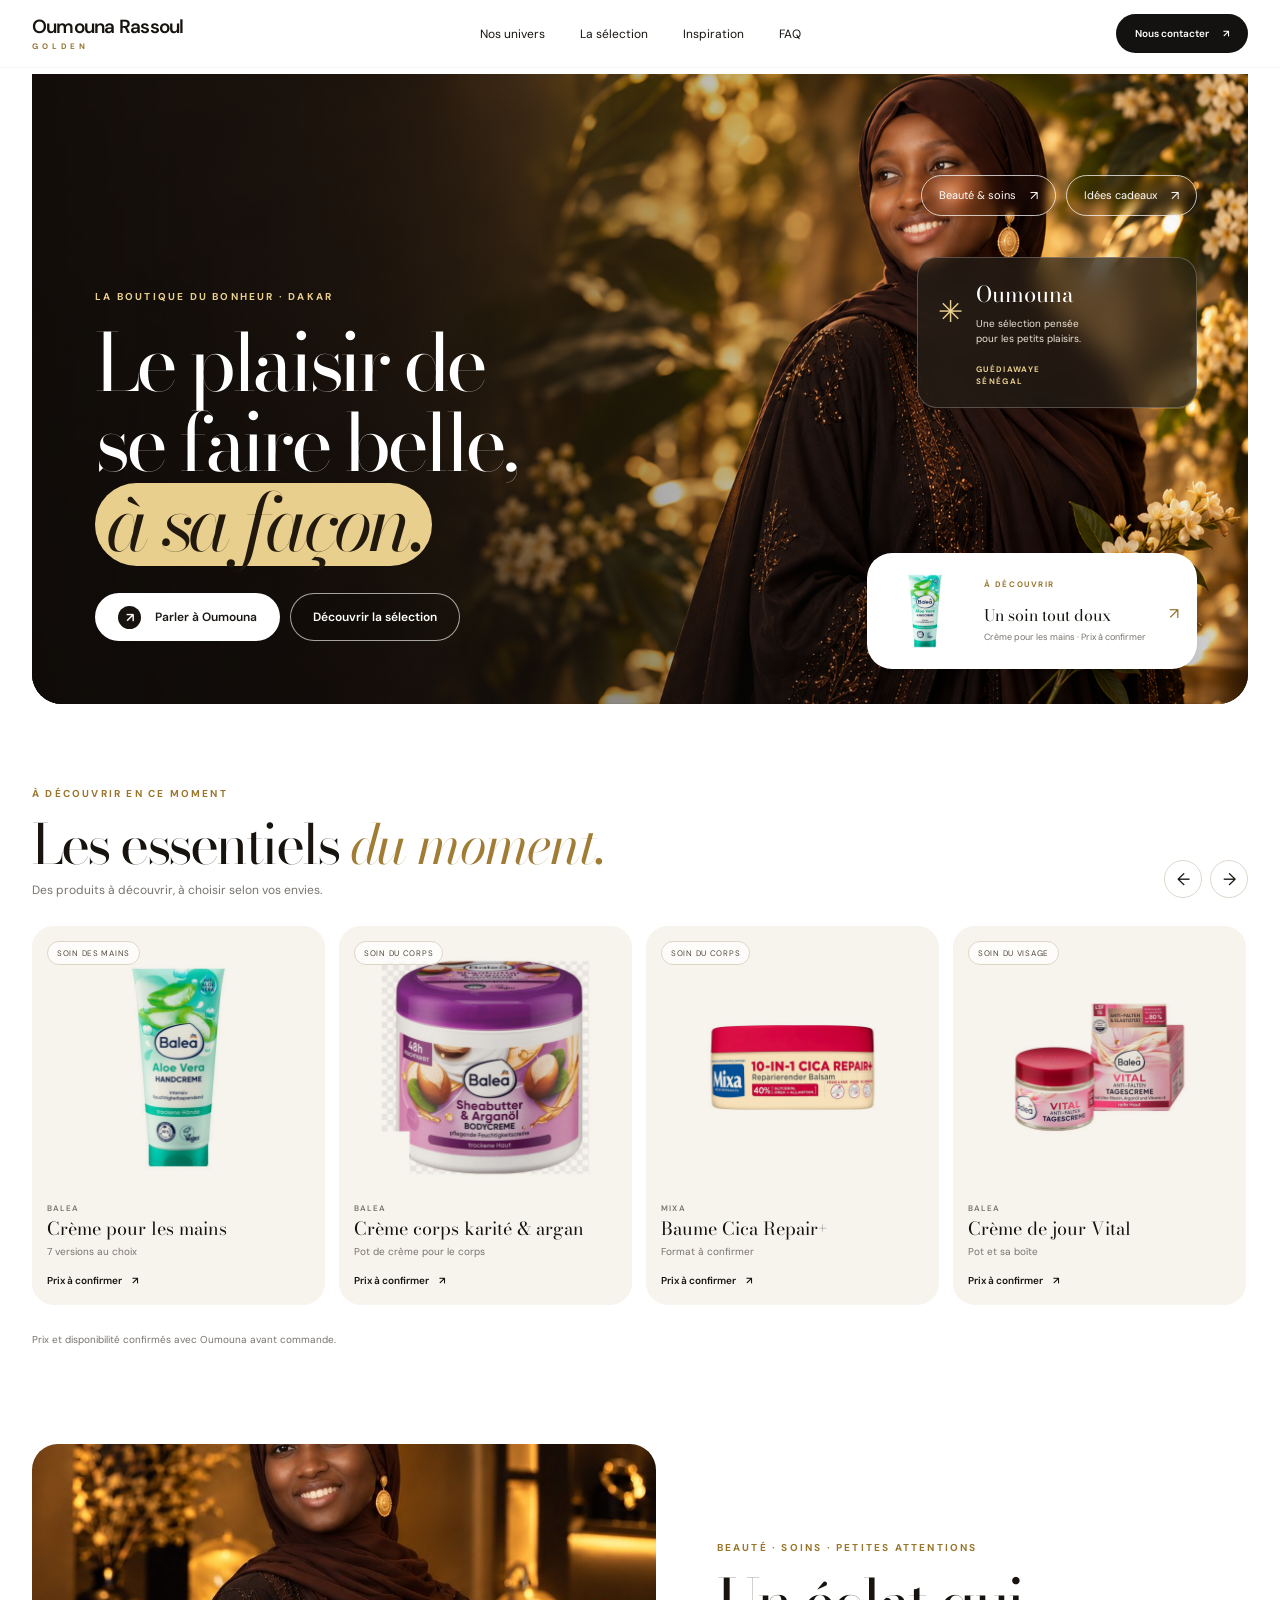
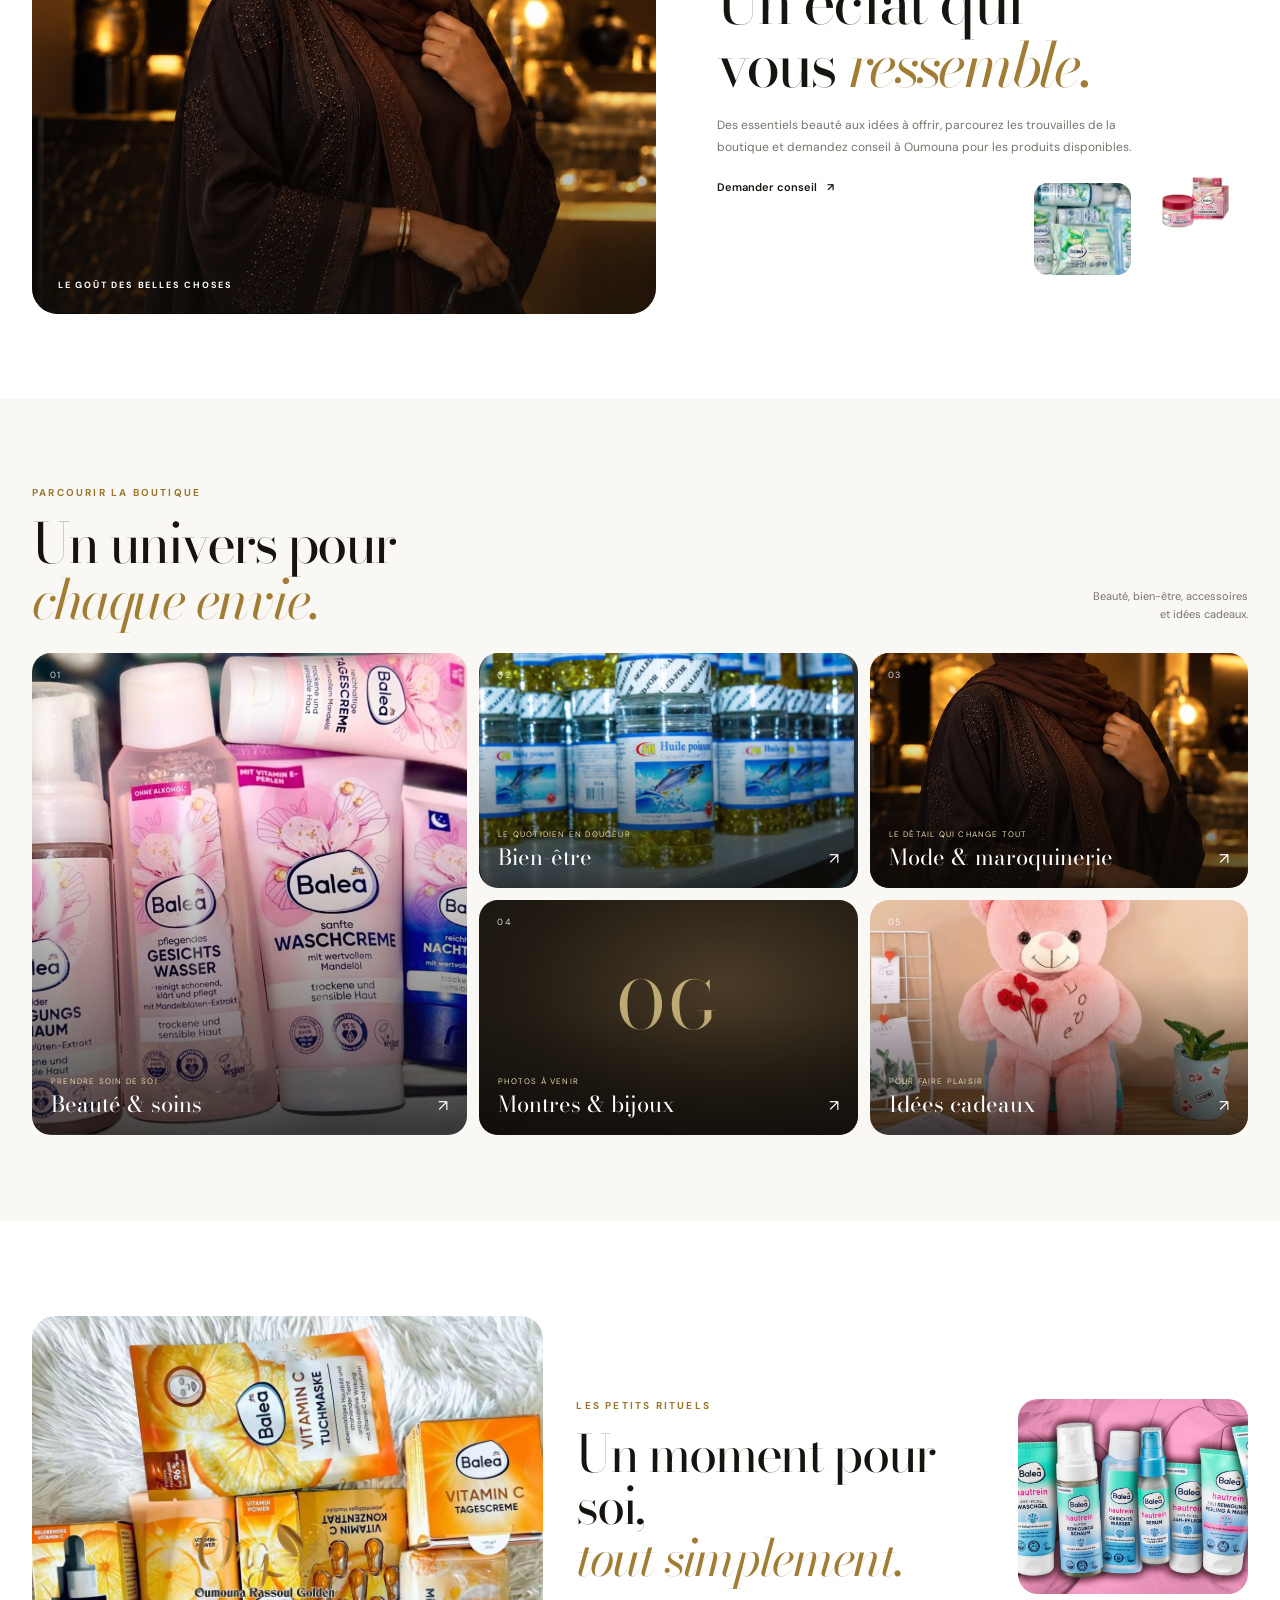
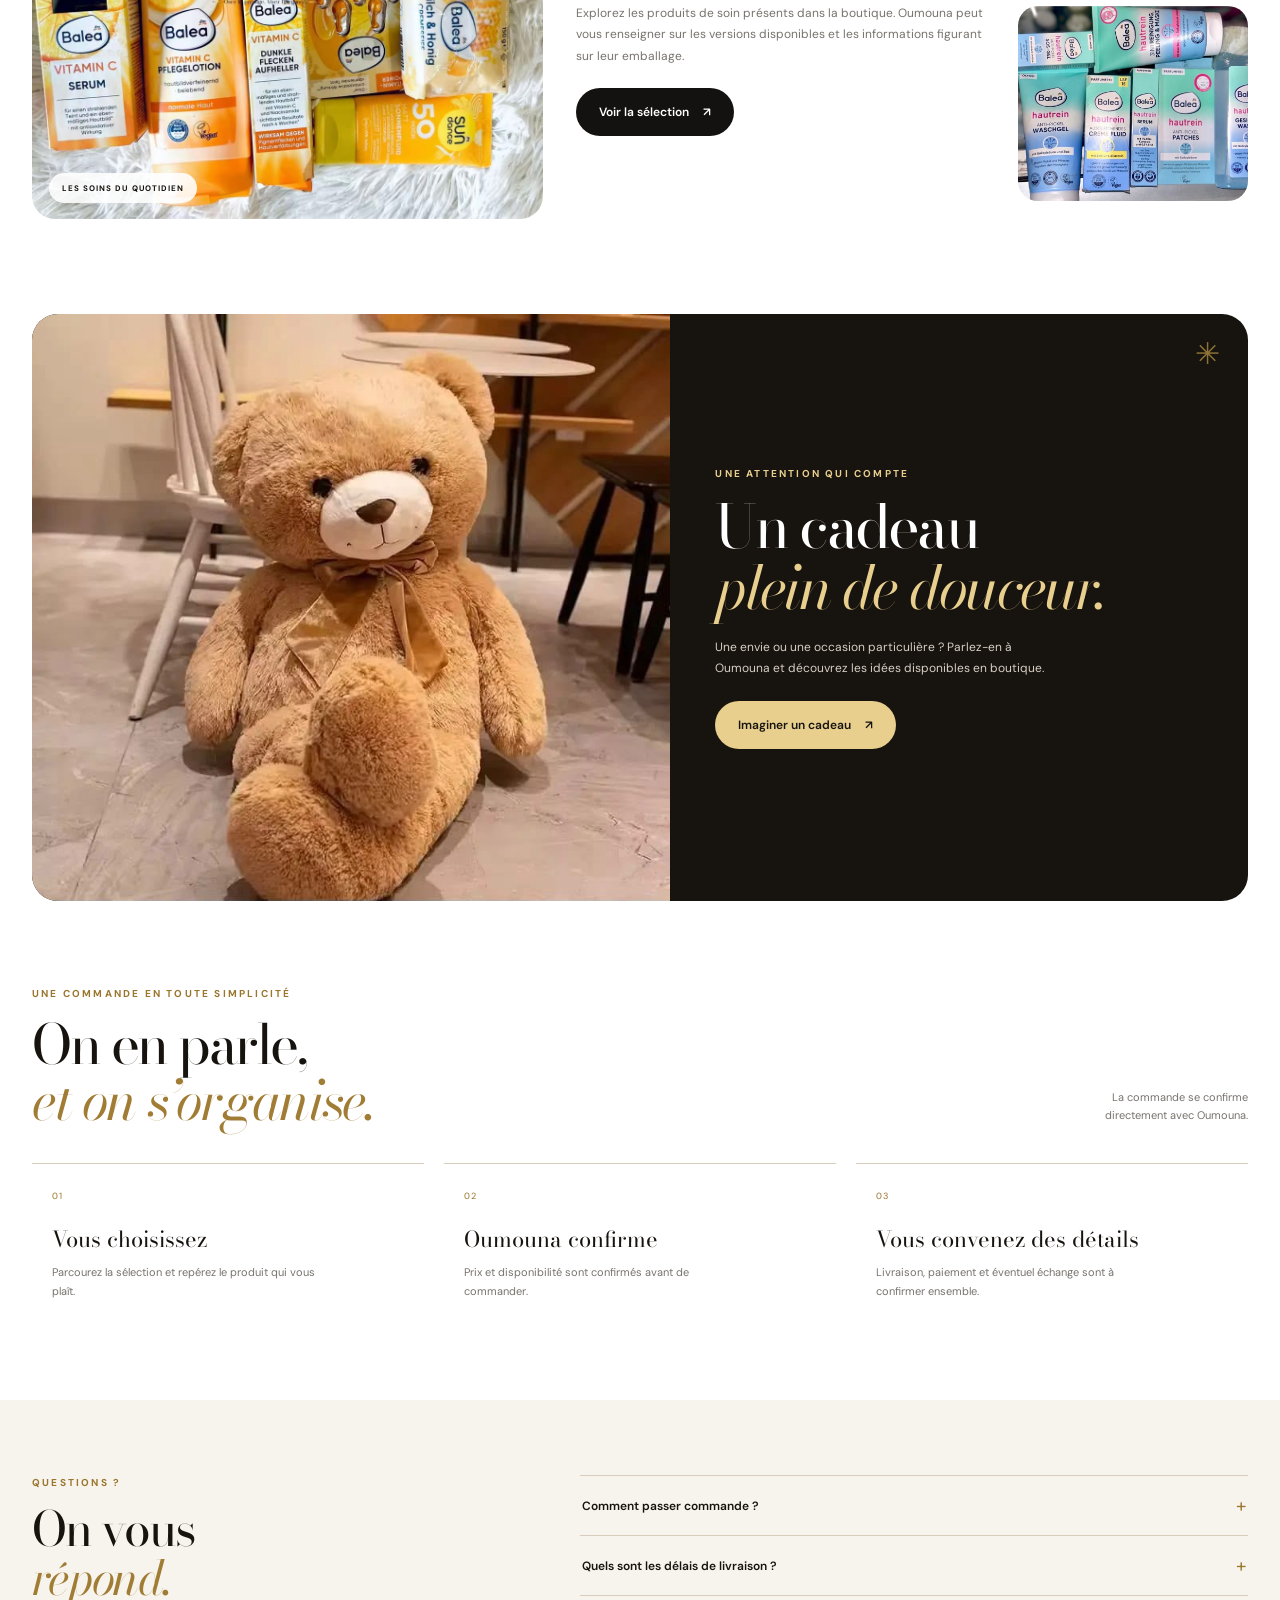
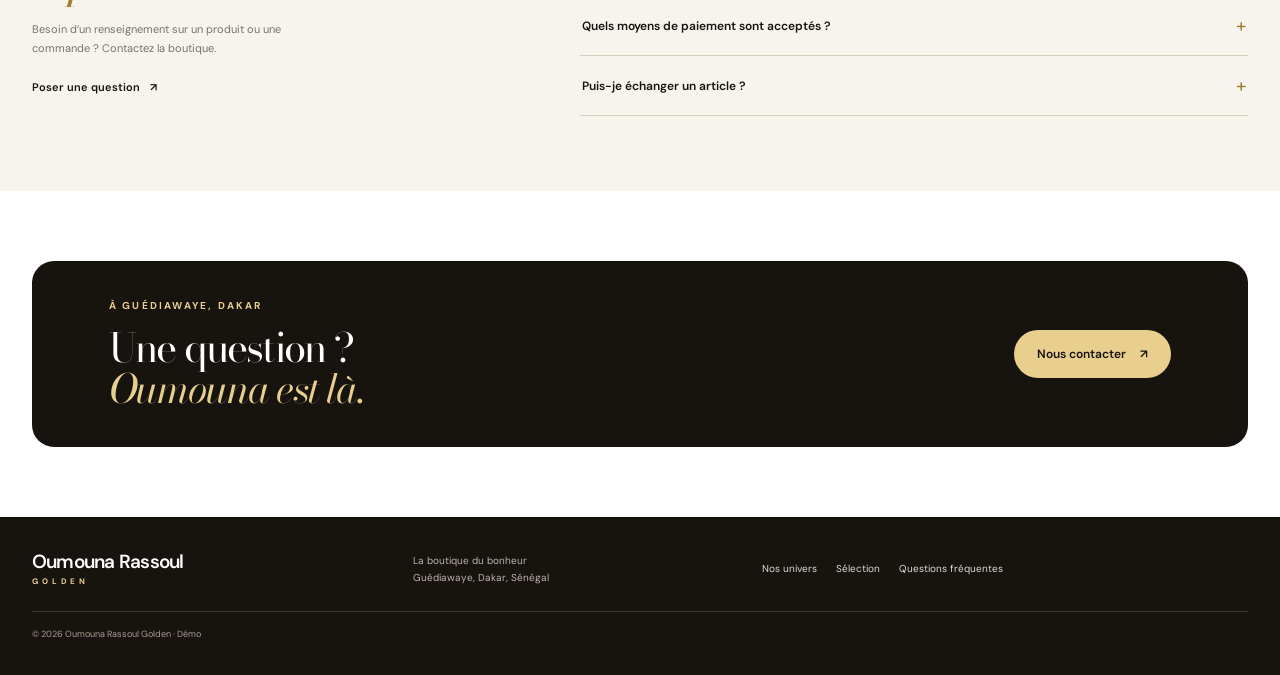
==== demo/index.html @ 19cfd8d9 "ajout du site demo" ====
<!doctype html>
<html lang="fr">
<head>
  <meta charset="utf-8"><meta name="viewport" content="width=device-width, initial-scale=1"><meta name="theme-color" content="#fffdf9">
  <meta name="description" content="Beauté, soins, mode et cadeaux sélectionnés par Oumouna à Guédiawaye, Dakar.">
  <title>Oumouna Rassoul Golden — L’art de se faire plaisir</title>
  <link rel="preconnect" href="https://fonts.googleapis.com"><link rel="preconnect" href="https://fonts.gstatic.com" crossorigin>
  <link href="https://fonts.googleapis.com/css2?family=Bodoni+Moda:opsz,wght@6..96,400;6..96,500;6..96,600&family=DM+Sans:wght@400;500;600;700&display=swap" rel="stylesheet">
  <link rel="stylesheet" href="site.css"><script src="site.js" defer></script>
</head>
<body>
  <header class="site-header">
    <a class="brand" href="index.html" aria-label="Oumouna Rassoul Golden — accueil"><span>Oumouna Rassoul</span><small>GOLDEN</small></a>
    <button class="menu-toggle" type="button" aria-expanded="false" aria-controls="main-nav"><span></span><span></span><span class="sr-only">Ouvrir le menu</span></button>
    <nav class="main-nav" id="main-nav" aria-label="Navigation principale"><a href="#univers">Nos univers</a><a href="#selection">La sélection</a><a href="#inspiration">Inspiration</a><a href="#faq">FAQ</a></nav>
    <button class="button button-dark header-order" type="button" data-order="Bonjour Oumouna, je souhaite découvrir votre boutique.">Nous contacter <span aria-hidden="true">↗</span></button>
  </header>

  <main>
    <section class="hero wrap" aria-labelledby="hero-title">
      <img class="hero-image" src="images/hero-aestheticmatch.png" alt="Femme en tenue élégante dans une boutique aux lumières dorées" fetchpriority="high">
      <div class="hero-shade"></div>
      <div class="hero-pills"><a href="#univers">Beauté &amp; soins <span>↗</span></a><a href="#cadeaux">Idées cadeaux <span>↗</span></a></div>
      <div class="hero-copy"><p class="eyebrow eyebrow-light">LA BOUTIQUE DU BONHEUR · DAKAR</p><h1 id="hero-title">Le plaisir de se faire belle,<br><em>à sa façon.</em></h1><div class="hero-actions"><button class="button button-light" type="button" data-order="Bonjour Oumouna, j’aimerais un conseil sur vos produits."><span class="button-icon" aria-hidden="true">↗</span>Parler à Oumouna</button><a class="button button-ghost" href="#selection">Découvrir la sélection</a></div></div>
      <aside class="hero-stat"><span class="stat-mark">✳</span><div><strong>Oumouna</strong><p>Une sélection pensée<br>pour les petits plaisirs.</p></div><small>GUÉDIAWAYE<br>SÉNÉGAL</small></aside>
      <a class="hero-feature" href="produit.html"><span class="feature-kicker">À DÉCOUVRIR</span><img src="images/creme-mains-aloe-vera.jpg" alt="Crème pour les mains Balea Aloe Vera"><span><strong>Un soin tout doux</strong><small>Crème pour les mains · Prix à confirmer</small></span><i aria-hidden="true">↗</i></a>
    </section>

    <section class="popular wrap section-pad" id="selection">
      <div class="section-top"><div><p class="eyebrow">À DÉCOUVRIR EN CE MOMENT</p><h2>Les essentiels <em>du moment.</em></h2><p class="section-intro">Des produits à découvrir, à choisir selon vos envies.</p></div><div class="carousel-controls"><button type="button" aria-label="Précédent" data-scroll="prev">←</button><button type="button" aria-label="Suivant" data-scroll="next">→</button></div></div>
      <div class="product-rail" data-product-grid aria-label="Sélection de produits"></div>
      <p class="fine-print">Prix et disponibilité confirmés avec Oumouna avant commande.</p>
    </section>

    <section class="editorial wrap" id="inspiration">
      <div class="editorial-photo"><img src="images/hero-mobile.jpg" alt="Portrait d’une cliente dans une ambiance chaleureuse" loading="lazy"><span>LE GOÛT DES BELLES CHOSES</span></div>
      <div class="editorial-copy"><p class="eyebrow">BEAUTÉ · SOINS · PETITES ATTENTIONS</p><h2>Un éclat qui<br>vous <em>ressemble.</em></h2><p>Des essentiels beauté aux idées à offrir, parcourez les trouvailles de la boutique et demandez conseil à Oumouna pour les produits disponibles.</p><button class="text-link" type="button" data-order="Bonjour Oumouna, pouvez-vous me conseiller sur votre sélection ?">Demander conseil <span aria-hidden="true">↗</span></button><div class="editorial-detail"><img src="images/gamme-nettoyante.jpg" alt="Gamme de soins Balea" loading="lazy"><img src="images/balea-vital-creme-jour.jpg" alt="Crème de jour Balea Vital" loading="lazy"></div></div>
    </section>

    <section class="univers section-pad" id="univers"><div class="wrap"><div class="section-top"><div><p class="eyebrow">PARCOURIR LA BOUTIQUE</p><h2>Un univers pour<br><em>chaque envie.</em></h2></div><p class="section-side-note">Beauté, bien-être, accessoires<br>et idées cadeaux.</p></div>
      <div class="category-grid">
        <a class="category-card category-large" href="#selection"><img src="images/gamme-balea-rose.jpg" alt="Gamme de soins Balea rose" loading="lazy"><span class="category-index">01</span><span class="category-label"><small>PRENDRE SOIN DE SOI</small><strong>Beauté &amp; soins</strong><i>↗</i></span></a>
        <a class="category-card" href="#selection"><img src="images/huile-poisson.jpg" alt="Produit de bien-être" loading="lazy"><span class="category-index">02</span><span class="category-label"><small>LE QUOTIDIEN EN DOUCEUR</small><strong>Bien-être</strong><i>↗</i></span></a>
        <a class="category-card" href="#selection"><img src="images/mode-maroquinerie.jpg" alt="Sac à main noir" loading="lazy"><span class="category-index">03</span><span class="category-label"><small>LE DÉTAIL QUI CHANGE TOUT</small><strong>Mode &amp; maroquinerie</strong><i>↗</i></span></a>
        <a class="category-card category-empty" href="#contact"><span class="empty-mark">OG</span><span class="category-index">04</span><span class="category-label"><small>PHOTOS À VENIR</small><strong>Montres &amp; bijoux</strong><i>↗</i></span></a>
        <a class="category-card" href="#cadeaux"><img src="images/peluche-rose-coeur.jpg" alt="Peluche rose tenant un cœur" loading="lazy"><span class="category-index">05</span><span class="category-label"><small>POUR FAIRE PLAISIR</small><strong>Idées cadeaux</strong><i>↗</i></span></a>
      </div>
    </div></section>

    <section class="feature-story wrap"><div class="story-image"><img src="images/gamme-vitamine-c.jpg" alt="Gamme de soins Balea à la vitamine C" loading="lazy"><span class="story-caption">LES SOINS DU QUOTIDIEN</span></div><div class="story-copy"><p class="eyebrow">LES PETITS RITUELS</p><h2>Un moment pour soi,<br><em>tout simplement.</em></h2><p>Explorez les produits de soin présents dans la boutique. Oumouna peut vous renseigner sur les versions disponibles et les informations figurant sur leur emballage.</p><a class="button button-dark" href="#selection">Voir la sélection <span aria-hidden="true">↗</span></a></div><div class="story-side"><img src="images/gamme-hautrein-rose.jpg" alt="Produits de soin Balea" loading="lazy"><img src="images/gamme-hautrein.jpg" alt="Gamme Balea Hautrein" loading="lazy"></div></section>

    <section class="gift wrap" id="cadeaux"><img src="images/peluche-ours.jpg" alt="Grand ourson en peluche brun" loading="lazy"><div class="gift-copy"><p class="eyebrow eyebrow-light">UNE ATTENTION QUI COMPTE</p><h2>Un cadeau<br><em>plein de douceur.</em></h2><p>Une envie ou une occasion particulière ? Parlez-en à Oumouna et découvrez les idées disponibles en boutique.</p><button class="button button-gold" type="button" data-order="Bonjour Oumouna, je cherche une idée cadeau. Pouvez-vous me conseiller ?">Imaginer un cadeau <span aria-hidden="true">↗</span></button></div><span class="gift-deco" aria-hidden="true">✳</span></section>

    <section class="promise section-pad"><div class="wrap"><div class="section-top"><div><p class="eyebrow">UNE COMMANDE EN TOUTE SIMPLICITÉ</p><h2>On en parle,<br><em>et on s’organise.</em></h2></div><p class="section-side-note">La commande se confirme<br>directement avec Oumouna.</p></div><div class="promise-grid"><article><span>01</span><h3>Vous choisissez</h3><p>Parcourez la sélection et repérez le produit qui vous plaît.</p></article><article><span>02</span><h3>Oumouna confirme</h3><p>Prix et disponibilité sont confirmés avant de commander.</p></article><article><span>03</span><h3>Vous convenez des détails</h3><p>Livraison, paiement et éventuel échange sont à confirmer ensemble.</p></article></div></div></section>

    <section class="faq section-pad" id="faq"><div class="wrap faq-layout"><div><p class="eyebrow">QUESTIONS ?</p><h2>On vous<br><em>répond.</em></h2><p class="faq-intro">Besoin d’un renseignement sur un produit ou une commande ? Contactez la boutique.</p><button class="text-link" type="button" data-order="Bonjour Oumouna, j’ai une question sur la boutique.">Poser une question <span aria-hidden="true">↗</span></button></div><div class="faq-list"><details><summary>Comment passer commande ?<span>+</span></summary><p>Contactez Oumouna au sujet d’un produit. Elle vous confirmera son prix et sa disponibilité.</p></details><details><summary>Quels sont les délais de livraison ?<span>+</span></summary><p>Les zones, frais et délais sont à confirmer directement avec la boutique avant la commande.</p></details><details><summary>Quels moyens de paiement sont acceptés ?<span>+</span></summary><p>Les modes de paiement seront indiqués après confirmation par Oumouna.</p></details><details><summary>Puis-je échanger un article ?<span>+</span></summary><p>Les conditions d’échange et de retour sont à confirmer avant toute commande.</p></details></div></div></section>

    <section class="contact-band wrap" id="contact"><div><p class="eyebrow eyebrow-light">À GUÉDIAWAYE, DAKAR</p><h2>Une question ?<br><em>Oumouna est là.</em></h2></div><button class="button button-gold" type="button" data-order="Bonjour Oumouna, je souhaite vous contacter.">Nous contacter <span aria-hidden="true">↗</span></button></section>
  </main>
  <footer class="site-footer"><a class="brand brand-light" href="index.html"><span>Oumouna Rassoul</span><small>GOLDEN</small></a><p>La boutique du bonheur<br>Guédiawaye, Dakar, Sénégal</p><nav aria-label="Liens de pied de page"><a href="#univers">Nos univers</a><a href="#selection">Sélection</a><a href="#faq">Questions fréquentes</a></nav><small class="copyright">© <span data-year></span> Oumouna Rassoul Golden · Démo</small></footer>
  <div class="mobile-order"><button type="button" class="button button-gold" data-order="Bonjour Oumouna, je souhaite découvrir votre boutique.">Parler à Oumouna <span aria-hidden="true">↗</span></button></div>
  <dialog class="contact-dialog" aria-labelledby="dialog-title"><button class="dialog-close" type="button" aria-label="Fermer">×</button><p class="eyebrow">CONTACT DE LA BOUTIQUE</p><h2 id="dialog-title">Parlons de votre envie.</h2><p data-dialog-message>Le numéro WhatsApp sera ajouté après confirmation par Oumouna.</p><button class="button button-dark" type="button" data-dialog-close>J’ai compris</button></dialog>
</body>
</html>
---- demo/site.css ----
:root{--ink:#17130f;--paper:#fff;--cream:#f7f3ed;--cream2:#eee6d9;--gold:#c9a24a;--gold-light:#e8cf8e;--muted:#77736d;--serif:"Bodoni Moda",Georgia,serif;--sans:"DM Sans",Arial,sans-serif;--content:1240px;--ease:cubic-bezier(.2,.7,.2,1)}
*{box-sizing:border-box}html{scroll-behavior:smooth;scroll-padding-top:90px}body{margin:0;background:var(--paper);color:var(--ink);font-family:var(--sans);font-size:15px;-webkit-font-smoothing:antialiased}img{display:block;max-width:100%}a{color:inherit}button{font:inherit}.wrap{width:min(var(--content),calc(100% - 64px));margin-inline:auto}.section-pad{padding-block:86px}.sr-only{position:absolute;width:1px;height:1px;padding:0;margin:-1px;overflow:hidden;clip:rect(0,0,0,0);white-space:nowrap;border:0}.eyebrow{margin:0 0 15px;color:#9a762d;font-size:10px;font-weight:700;letter-spacing:.22em;line-height:1.5}.eyebrow-light{color:var(--gold-light)}
.site-header{position:sticky;top:0;z-index:20;display:grid;grid-template-columns:1fr auto 1fr;align-items:center;gap:30px;min-height:68px;padding:9px max(32px,calc((100vw - var(--content))/2));background:rgba(255,255,255,.92);backdrop-filter:blur(16px);border-bottom:1px solid rgba(23,19,15,.04)}.brand{justify-self:start;display:flex;flex-direction:column;text-decoration:none;line-height:1;white-space:nowrap}.brand>span{font:600 19px/1.05 var(--sans);letter-spacing:-.04em}.brand small{margin-top:5px;color:#98752f;font-size:8px;font-weight:700;letter-spacing:.48em}.main-nav{display:flex;align-items:center;gap:35px}.main-nav a,.site-footer nav a{font-size:12px;text-decoration:none;transition:color .2s}.main-nav a:hover,.site-footer nav a:hover{color:#9a762d}.header-order{justify-self:end}.button{min-height:48px;display:inline-flex;align-items:center;justify-content:center;gap:14px;padding:0 22px;border:1px solid transparent;border-radius:999px;text-decoration:none;font-size:12px;font-weight:600;cursor:pointer;transition:transform .2s var(--ease),background .2s,color .2s,border-color .2s}.button:hover{transform:translateY(-2px)}.button-dark{background:#141210;color:white}.button-dark:hover{background:#393128}.button-gold{background:var(--gold-light);color:var(--ink)}.button-gold:hover{background:#f1dcaa}.button-light{background:#fff;color:#191613}.button-light:hover{background:var(--gold-light)}.button-ghost{border-color:rgba(255,255,255,.62);background:rgba(15,12,9,.18);color:#fff}.button-ghost:hover{background:rgba(255,255,255,.12)}.header-order{min-height:39px;padding-inline:18px;font-size:10px}.menu-toggle{display:none}
.hero{position:relative;min-height:630px;margin-top:6px;overflow:hidden;border-radius:0 0 30px 30px;background:#24190f;color:#fff}.hero-image,.hero-shade{position:absolute;inset:0;width:100%;height:100%}.hero-image{object-fit:cover;object-position:center 47%;animation:hero-arrive 1.15s var(--ease) both}.hero-shade{background:linear-gradient(90deg,rgba(17,13,10,.82),rgba(17,13,10,.5) 37%,rgba(17,13,10,.02) 76%),linear-gradient(0deg,rgba(12,9,7,.18),transparent 42%)}.hero-copy{position:absolute;z-index:1;left:5.2%;bottom:10%;width:min(670px,60%)}.hero h1{margin:0;font:400 clamp(54px,6.2vw,82px)/1.01 var(--serif);letter-spacing:-.055em;text-wrap:balance}.hero h1 em{display:inline-block;padding:0 .14em .03em;border-radius:999px;background:var(--gold-light);color:#21190d;font-weight:400}.hero .eyebrow{margin-bottom:19px}.hero-actions{display:flex;flex-wrap:wrap;gap:10px;margin-top:27px}.button-icon{display:grid;width:23px;height:23px;place-items:center;border-radius:50%;background:#17130f;color:#fff;font-size:13px}.hero-pills{position:absolute;top:16%;right:4.2%;z-index:2;display:flex;gap:10px}.hero-pills a{display:flex;align-items:center;gap:14px;padding:11px 17px;border:1px solid rgba(255,255,255,.72);border-radius:999px;color:#fff;font-size:11px;text-decoration:none;backdrop-filter:blur(4px);transition:background .2s}.hero-pills a:hover{background:rgba(255,255,255,.15)}.hero-pills span{font-size:13px}.hero-stat{position:absolute;top:29%;right:4.2%;z-index:2;display:grid;grid-template-columns:auto 1fr;align-items:center;gap:13px;width:280px;padding:19px 20px;border:1px solid rgba(255,255,255,.23);border-radius:20px;background:rgba(38,31,24,.68);backdrop-filter:blur(12px);color:#fff}.stat-mark{color:var(--gold-light);font-size:30px}.hero-stat strong{font:400 22px var(--serif)}.hero-stat p{margin:5px 0 0;color:#eee5d8;font-size:10px;line-height:1.55}.hero-stat>small{grid-column:2;margin-top:3px;color:var(--gold-light);font-size:8px;font-weight:700;letter-spacing:.17em;line-height:1.6}.hero-feature{position:absolute;right:4.2%;bottom:5.5%;z-index:3;display:grid;grid-template-columns:90px 1fr auto;align-items:center;gap:14px;width:330px;min-height:115px;padding:8px 13px 8px 8px;border:5px solid rgba(255,255,255,.93);border-radius:25px;background:#fff;color:var(--ink);text-decoration:none;box-shadow:0 12px 34px rgba(0,0,0,.16);transition:transform .2s}.hero-feature:hover{transform:translateY(-3px)}.hero-feature img{grid-row:1/3;width:90px;height:90px;object-fit:contain;background:#faf7f2;border-radius:16px}.hero-feature .feature-kicker{grid-column:2/4;align-self:end;color:#9a762d;font-size:8px;font-weight:700;letter-spacing:.19em}.hero-feature>span:nth-last-of-type(1){align-self:start}.hero-feature strong,.hero-feature small{display:block}.hero-feature strong{font:400 16px var(--serif)}.hero-feature small{margin-top:4px;color:var(--muted);font-size:9px}.hero-feature i{align-self:start;color:#94702b;font-size:16px;font-style:normal}
.section-top{display:flex;align-items:end;justify-content:space-between;gap:28px;margin-bottom:25px}.section-top h2,.editorial-copy h2,.feature-story h2,.gift h2,.faq h2,.contact-band h2{margin:0;font:400 clamp(38px,4.3vw,55px)/1.02 var(--serif);letter-spacing:-.045em}.section-top h2 em,.editorial-copy h2 em,.feature-story h2 em,.gift h2 em,.faq h2 em,.contact-band h2 em{color:#a17c34;font-weight:400}.section-intro{margin:10px 0 0;color:var(--muted);font-size:12px}.section-side-note{margin:0 0 4px;color:var(--muted);font-size:11px;line-height:1.65;text-align:right}.carousel-controls{display:flex;gap:8px}.carousel-controls button{width:38px;height:38px;border:1px solid #ded7cd;border-radius:50%;background:#fff;color:var(--ink);font-size:17px;cursor:pointer;transition:background .2s,color .2s}.carousel-controls button:hover{background:var(--ink);color:#fff}.product-rail{display:flex;gap:14px;overflow:auto;scroll-snap-type:x mandatory;scrollbar-width:none;padding:3px 1px 12px}.product-rail::-webkit-scrollbar{display:none}.product-card{position:relative;flex:0 0 calc((100% - 42px)/4);min-width:220px;overflow:hidden;border-radius:22px;background:var(--cream);scroll-snap-align:start}.product-card>a:first-child{position:relative;display:block;height:265px;padding:18px 18px 0;background:var(--cream);text-decoration:none}.product-card img{width:100%;height:100%;object-fit:contain;mix-blend-mode:multiply;transition:transform .55s var(--ease)}.product-card>a:first-child:hover img{transform:scale(1.035)}.product-tag{position:absolute;top:15px;left:15px;padding:6px 9px;border:1px solid #ded5c7;border-radius:999px;background:rgba(255,255,255,.72);color:#51483b;font-size:8px;letter-spacing:.09em;text-transform:uppercase}.product-card-copy{padding:12px 15px 16px}.product-brand{margin:0 0 5px;color:var(--muted);font-size:8px;font-weight:600;letter-spacing:.15em;text-transform:uppercase}.product-card h3{margin:0;font:400 18px/1.18 var(--serif)}.product-detail-line{margin:6px 0 11px;color:var(--muted);font-size:10px}.product-card .text-link{font-size:10px}.text-link{display:inline-flex;align-items:center;gap:10px;padding:0;border:0;background:none;color:var(--ink);font-size:11px;font-weight:600;text-decoration:none;cursor:pointer}.text-link:hover{color:#9a762d}.fine-print{margin:15px 0 0;color:var(--muted);font-size:10px;line-height:1.6}.popular{padding-top:82px;padding-bottom:66px}
.editorial{display:grid;grid-template-columns:1.08fr .92fr;align-items:center;gap:5%;padding-block:30px 85px}.editorial-photo{position:relative;min-height:470px;overflow:hidden;border-radius:26px}.editorial-photo img{position:absolute;inset:0;width:100%;height:100%;object-fit:cover}.editorial-photo:after{position:absolute;inset:50% 0 0;content:"";background:linear-gradient(transparent,rgba(18,14,10,.62))}.editorial-photo>span{position:absolute;bottom:23px;left:26px;z-index:1;color:#fff;font-size:9px;font-weight:700;letter-spacing:.2em}.editorial-copy{position:relative;padding:32px 5% 55px 0}.editorial-copy h2{font-size:clamp(43px,5vw,62px)}.editorial-copy>p:not(.eyebrow){max-width:420px;margin:19px 0 18px;color:var(--muted);font-size:12px;line-height:1.8}.editorial-detail{position:absolute;right:0;bottom:-28px;display:flex;gap:8px}.editorial-detail img{width:105px;height:100px;border:4px solid white;border-radius:18px;background:#f8f5f0;object-fit:cover}.editorial-detail img:nth-child(2){margin-top:-27px}
.univers{background:#faf8f4}.category-grid{display:grid;grid-template-columns:1.15fr 1fr 1fr;grid-template-rows:235px 235px;gap:12px}.category-card{position:relative;display:block;overflow:hidden;border-radius:19px;background:#30281e;color:#fff;text-decoration:none}.category-card:after{position:absolute;inset:32% 0 0;content:"";background:linear-gradient(0deg,rgba(13,10,7,.77),transparent)}.category-card img{width:100%;height:100%;object-fit:cover;transition:transform .65s var(--ease)}.category-card:hover img{transform:scale(1.035)}.category-large{grid-row:span 2}.category-index{position:absolute;top:16px;left:18px;z-index:1;color:rgba(255,255,255,.82);font-size:9px;letter-spacing:.16em}.category-label{position:absolute;right:19px;bottom:17px;left:19px;z-index:1}.category-label small{display:block;margin-bottom:6px;color:#e6d5ad;font-size:8px;letter-spacing:.15em}.category-label strong{display:block;max-width:calc(100% - 30px);font:400 22px/1.15 var(--serif)}.category-label i{position:absolute;right:0;bottom:2px;font-size:16px;font-style:normal}.category-empty{background:radial-gradient(ellipse at 65% 36%,#4a3b27,#211b13 60%,#17130f)}.category-empty:after{background:linear-gradient(0deg,rgba(13,10,7,.58),transparent 75%)}.empty-mark{position:absolute;top:45%;left:50%;transform:translate(-50%,-50%);color:rgba(232,207,142,.77);font:400 66px var(--serif);letter-spacing:.06em}
.feature-story{display:grid;grid-template-columns:1fr .85fr .45fr;align-items:center;gap:20px;padding-block:95px}.story-image{position:relative;align-self:stretch;min-height:410px;overflow:hidden;border-radius:23px}.story-image img{width:100%;height:100%;object-fit:cover}.story-caption{position:absolute;bottom:16px;left:17px;padding:10px 13px;border-radius:999px;background:rgba(255,255,255,.88);font-size:8px;font-weight:700;letter-spacing:.13em}.story-copy{padding:15px 3%}.feature-story h2{font-size:clamp(36px,4vw,51px)}.story-copy>p:not(.eyebrow){margin:18px 0 21px;color:var(--muted);font-size:12px;line-height:1.8}.story-side{display:flex;flex-direction:column;gap:12px}.story-side img{width:100%;height:195px;border-radius:20px;object-fit:cover}.story-side img:first-child{margin-top:65px}
.gift{position:relative;display:grid;grid-template-columns:1.05fr .95fr;min-height:390px;overflow:hidden;border-radius:26px;background:#17130f;color:white}.gift>img{width:100%;height:100%;min-height:390px;object-fit:cover}.gift-copy{align-self:center;padding:44px min(8vw,94px) 44px 45px}.gift h2{font-size:clamp(42px,5vw,60px)}.gift h2 em,.contact-band h2 em{color:var(--gold-light)}.gift-copy>p:not(.eyebrow){max-width:350px;margin:18px 0 21px;color:#d8d0c5;font-size:12px;line-height:1.8}.gift-deco{position:absolute;top:20px;right:28px;color:rgba(201,162,74,.68);font-size:30px}.promise{padding-block:85px}.promise-grid{display:grid;grid-template-columns:repeat(3,1fr);gap:20px;margin-top:35px}.promise-grid article{padding:20px 20px 15px;border-top:1px solid #d6ccbc}.promise-grid article>span{color:#99732c;font-size:9px;letter-spacing:.16em}.promise-grid h3{margin:18px 0 7px;font:400 22px var(--serif)}.promise-grid p{max-width:280px;margin:0;color:var(--muted);font-size:11px;line-height:1.7}
.faq{background:var(--cream);padding-block:75px}.faq-layout{display:grid;grid-template-columns:.78fr 1.22fr;gap:10%}.faq h2{font-size:48px}.faq-intro{max-width:280px;margin:17px 0;color:var(--muted);font-size:11px;line-height:1.75}.faq-list details{border-bottom:1px solid #d8cdbd}.faq-list details:first-child{border-top:1px solid #d8cdbd}.faq-list summary{display:flex;align-items:center;justify-content:space-between;gap:16px;padding:17px 2px;cursor:pointer;list-style:none;font-size:12px;font-weight:600}.faq-list summary::-webkit-details-marker{display:none}.faq-list summary span{color:#9d782f;font-size:19px;font-weight:400;transition:transform .2s}.faq-list details[open] summary span{transform:rotate(45deg)}.faq-list details p{max-width:600px;margin:0;padding:0 25px 17px 2px;color:var(--muted);font-size:11px;line-height:1.75}.contact-band{display:flex;align-items:center;justify-content:space-between;gap:28px;margin-block:70px;padding:37px 6%;border-radius:22px;background:#17130f;color:white}.contact-band h2{font-size:40px}.site-footer{display:grid;grid-template-columns:1.1fr 1fr 1.5fr;align-items:center;gap:25px;padding:35px max(32px,calc((100vw - var(--content))/2));background:#17130f;color:#eee7dd}.brand-light{color:#fff}.brand-light small{color:var(--gold-light)}.site-footer>p{margin:0;color:#bfb5a7;font-size:10px;line-height:1.7}.site-footer nav{display:flex;flex-wrap:wrap;gap:19px}.site-footer nav a{color:#e2dacf;font-size:10px}.copyright{grid-column:1/-1;padding-top:16px;border-top:1px solid rgba(255,255,255,.15);color:#a99e8e;font-size:9px}.mobile-order{display:none}.contact-dialog{width:min(430px,calc(100% - 32px));padding:36px;border:1px solid #dfd4c2;border-radius:18px;background:#fff;color:var(--ink);box-shadow:0 20px 80px rgba(0,0,0,.28)}.contact-dialog::backdrop{background:rgba(19,15,11,.62);backdrop-filter:blur(3px)}.contact-dialog h2{margin:0 0 12px;font:400 32px/1.05 var(--serif)}.contact-dialog>p:not(.eyebrow){color:var(--muted);font-size:12px;line-height:1.7}.dialog-close{position:absolute;top:10px;right:14px;border:0;background:none;font-size:25px;cursor:pointer}
.breadcrumbs{display:flex;flex-wrap:wrap;gap:9px;padding-block:22px 16px;color:var(--muted);font-size:10px}.breadcrumbs a{text-decoration:none}.breadcrumbs a:hover{text-decoration:underline}.product-detail{display:grid;grid-template-columns:1.04fr .86fr;gap:7%;align-items:start;padding-bottom:78px}.product-main-image{height:min(52vw,590px);min-height:400px;border-radius:23px;background:var(--cream)}.product-main-image img{width:100%;height:100%;object-fit:contain;mix-blend-mode:multiply}.variant-thumbnails{display:grid;grid-template-columns:repeat(7,minmax(0,1fr));gap:7px;margin-top:10px}.variant-thumb{height:76px;padding:4px;border:1px solid #ddd5ca;border-radius:12px;background:#f8f5f0;cursor:pointer}.variant-thumb.is-selected{border:2px solid var(--gold)}.variant-thumb img{width:100%;height:100%;object-fit:contain;mix-blend-mode:multiply}.product-info{padding-top:12px}.product-info h1{margin:0;font:400 clamp(38px,4.1vw,53px)/1.02 var(--serif);letter-spacing:-.04em}.product-price{margin:16px 0 0;font-size:14px;font-weight:700}.product-description{margin:15px 0 23px;color:var(--muted);font-size:12px;line-height:1.8}.variant-picker{margin:0;padding:0;border:0}.variant-picker legend{margin-bottom:11px;font-size:11px}.variant-picker legend strong{font-weight:600}.variant-options{display:flex;flex-wrap:wrap;gap:7px}.variant-chip{min-height:36px;padding:0 12px;border:1px solid #d5ccbf;border-radius:999px;background:#fff;color:var(--ink);font-size:9px;cursor:pointer}.variant-chip.is-selected{border-color:var(--ink);background:var(--ink);color:#fff}.quantity-row{display:flex;align-items:center;justify-content:space-between;gap:15px;margin:23px 0 14px;font-size:11px}.quantity-control{display:inline-flex;align-items:center;border:1px solid #d5ccbf;border-radius:999px}.quantity-control button{width:36px;height:36px;border:0;border-radius:50%;background:transparent;cursor:pointer}.quantity-control output{min-width:22px;text-align:center;font-size:11px}.product-order{width:100%}.product-info>.fine-print{margin:10px 0 18px}.product-facts{display:grid;gap:0;border-top:1px solid #e4ddd3}.product-facts p{display:flex;gap:12px;margin:0;padding:11px 0;border-bottom:1px solid #e4ddd3;color:var(--muted);font-size:9px;line-height:1.55}.product-facts p span{flex:0 0 70px;color:var(--ink);font-weight:600}.product-detail-note{margin-top:8px;border-bottom:1px solid #e4ddd3}.product-detail-note summary{padding-block:13px;font-size:10px}.product-detail-note p{margin:0 0 14px;color:var(--muted);font-size:10px;line-height:1.7}.related{background:#faf8f4}.related .product-card{flex-basis:calc((100% - 42px)/4)}.related .product-card>a:first-child{height:245px}
@keyframes hero-arrive{from{transform:scale(1.025);opacity:.75}to{transform:scale(1);opacity:1}}
@media(max-width:1000px){.wrap{width:min(var(--content),calc(100% - 44px))}.site-header{padding-inline:22px;gap:15px}.main-nav{gap:18px}.main-nav a{font-size:10px}.hero{min-height:570px}.hero-copy{left:4%;width:62%}.hero h1{font-size:clamp(50px,6.5vw,68px)}.hero-stat{right:3%;width:240px}.hero-feature{right:3%;width:300px}.hero-pills{right:3%}.category-grid{grid-template-rows:210px 210px}.product-card{flex-basis:calc((100% - 28px)/3)}.editorial-photo{min-height:390px}.feature-story{grid-template-columns:1fr .9fr .4fr;gap:12px}.story-side img{height:160px}.story-side img:first-child{margin-top:45px}.product-detail{grid-template-columns:1fr .9fr;gap:4%}.variant-thumb{height:65px}}
@media(max-width:700px){html{scroll-padding-top:76px}.wrap{width:calc(100% - 32px)}.section-pad{padding-block:60px}.site-header{min-height:65px;padding:8px 16px;grid-template-columns:1fr auto}.brand>span{font-size:17px}.brand small{font-size:7px}.header-order{display:none}.menu-toggle{display:flex;width:40px;height:40px;grid-column:2;grid-row:1;flex-direction:column;align-items:center;justify-content:center;gap:5px;border:1px solid #e6dfd5;border-radius:50%;background:transparent}.menu-toggle>span:not(.sr-only){width:16px;height:1px;background:var(--ink)}.main-nav{position:absolute;top:64px;right:0;left:0;display:none;flex-direction:column;align-items:stretch;gap:0;padding:7px 18px 14px;background:#fff;border-bottom:1px solid #e6dfd5;box-shadow:0 15px 25px rgba(0,0,0,.06)}.main-nav.is-open{display:flex}.main-nav a{padding:12px 2px;border-bottom:1px solid #eee9e2;font-size:12px}.hero{width:calc(100% - 12px);min-height:0;height:670px;margin-top:5px;border-radius:0 0 24px 24px}.hero-image{height:100%;object-position:64% center}.hero-shade{background:linear-gradient(0deg,rgba(16,12,9,.96) 0%,rgba(16,12,9,.78) 34%,rgba(16,12,9,.12) 74%,rgba(16,12,9,.04))}.hero-pills{top:16px;right:12px;left:12px;justify-content:flex-end;gap:6px}.hero-pills a{gap:7px;padding:8px 11px;font-size:9px}.hero-copy{right:18px;bottom:128px;left:19px;width:auto}.hero .eyebrow{margin-bottom:14px;font-size:8px}.hero h1{max-width:500px;font-size:clamp(42px,11.8vw,58px);line-height:1.04}.hero-actions{display:grid;grid-template-columns:1fr 1fr;gap:7px;margin-top:20px}.hero-actions .button{min-height:44px;padding-inline:12px;gap:7px;font-size:9px}.button-icon{width:19px;height:19px;font-size:10px}.hero-stat{top:auto;right:15px;bottom:17px;left:15px;width:auto;min-height:70px;padding:9px 12px;border-radius:17px;grid-template-columns:auto 1fr auto;gap:10px}.stat-mark{font-size:23px}.hero-stat strong{font-size:16px}.hero-stat p{margin-top:2px;font-size:8px}.hero-stat>small{grid-column:3;grid-row:1;justify-self:end;margin:0;text-align:right;font-size:7px}.hero-feature{display:none}.section-top{align-items:end;gap:10px;margin-bottom:19px}.section-top h2,.editorial-copy h2,.feature-story h2,.gift h2,.faq h2{font-size:39px}.section-top .eyebrow{margin-bottom:10px;font-size:8px}.section-intro,.section-side-note{font-size:9px}.section-side-note{max-width:120px}.carousel-controls{gap:5px}.carousel-controls button{width:32px;height:32px;font-size:14px}.popular{padding-top:59px;padding-bottom:54px}.product-rail{gap:10px;margin-right:-16px;padding-right:16px}.product-card,.related .product-card{flex:0 0 72%;min-width:215px;border-radius:18px}.product-card>a:first-child{height:235px;padding:14px 14px 0}.product-card-copy{padding:10px 12px 13px}.product-card h3{font-size:18px}.product-detail-line{font-size:9px}.product-tag{top:12px;left:12px;font-size:7px}.editorial{grid-template-columns:1fr;gap:17px;padding-block:10px 62px}.editorial-photo{min-height:350px}.editorial-photo>span{bottom:15px;left:17px;font-size:8px}.editorial-copy{padding:14px 3px 50px}.editorial-copy h2{font-size:47px}.editorial-copy>p:not(.eyebrow){margin:14px 0;font-size:11px}.editorial-detail{right:6px;bottom:-12px}.editorial-detail img{width:82px;height:78px;border-width:3px;border-radius:14px}.univers{padding-block:58px}.category-grid{grid-template-columns:repeat(2,minmax(0,1fr));grid-template-rows:220px 170px 170px;gap:8px}.category-large{grid-row:span 2}.category-card:nth-child(3){grid-column:2;grid-row:2}.category-card:nth-child(4){grid-column:1;grid-row:3}.category-card:nth-child(5){grid-column:2;grid-row:3}.category-card{border-radius:15px}.category-label{right:11px;bottom:11px;left:11px}.category-label small{font-size:6px;letter-spacing:.1em}.category-label strong{font-size:18px}.category-index{top:11px;left:11px;font-size:8px}.empty-mark{font-size:48px}.feature-story{grid-template-columns:1fr 1fr;gap:12px;padding-block:65px}.story-image{grid-column:1/-1;min-height:310px}.story-copy{padding:6px 0 0}.feature-story h2{font-size:34px}.story-copy>p:not(.eyebrow){margin:12px 0;font-size:10px}.story-copy .button{min-height:40px;padding-inline:13px;font-size:9px}.story-side{display:grid;grid-template-columns:1fr 1fr;align-self:end}.story-side img,.story-side img:first-child{height:105px;margin:0;border-radius:13px}.story-side img:first-child{margin-top:18px}.gift{width:calc(100% - 14px);grid-template-columns:1fr;border-radius:20px}.gift>img{height:225px;min-height:0;object-position:center 44%}.gift-copy{padding:27px 20px 27px}.gift h2{font-size:47px}.gift-copy>p:not(.eyebrow){font-size:10px}.gift-copy .button{min-height:44px;font-size:10px}.gift-deco{top:12px;right:14px;font-size:24px}.promise{padding-block:62px}.promise-grid{grid-template-columns:1fr;gap:0;margin-top:22px}.promise-grid article{display:grid;grid-template-columns:27px 1fr;column-gap:8px;padding:15px 0}.promise-grid article>span{grid-row:span 2;padding-top:3px}.promise-grid h3{margin:0 0 4px;font-size:19px}.promise-grid p{font-size:10px}.faq{padding-block:58px}.faq-layout{grid-template-columns:1fr;gap:25px}.faq h2{font-size:42px}.faq-intro{margin:12px 0;font-size:10px}.faq-list summary{padding:14px 2px;font-size:11px}.faq-list details p{font-size:10px}.contact-band{display:block;margin-block:48px;padding:25px 18px;border-radius:17px}.contact-band h2{font-size:36px}.contact-band .button{width:100%;margin-top:19px}.site-footer{grid-template-columns:1fr 1fr;gap:16px;padding:27px 19px 76px}.site-footer nav{grid-column:1/-1;gap:13px}.site-footer nav a{font-size:9px}.site-footer>p{font-size:9px}.copyright{grid-column:1/-1}.mobile-order{position:fixed;right:0;bottom:0;left:0;z-index:18;display:block;padding:9px 13px calc(9px + env(safe-area-inset-bottom));border-top:1px solid #e5ded3;background:rgba(255,255,255,.95);backdrop-filter:blur(12px)}.mobile-order .button{width:100%;min-height:46px}.contact-dialog{padding:31px 23px}.breadcrumbs{padding-block:17px 12px;font-size:9px}.product-detail{grid-template-columns:1fr;gap:23px;padding-bottom:65px}.product-main-image{height:78vw;min-height:290px;max-height:450px;border-radius:18px}.variant-thumbnails{gap:5px}.variant-thumb{height:54px;padding:2px;border-radius:9px}.product-info{padding-top:0}.product-info h1{font-size:40px}.product-description{font-size:11px}.variant-options{gap:6px}.variant-chip{min-height:34px;padding-inline:10px;font-size:8px}.quantity-row{margin-top:18px}.product-order{display:none}.product-info>.fine-print{font-size:9px}.product-facts p{font-size:8px}.related .section-top h2{font-size:34px}.related .product-card>a:first-child{height:220px}}
@media(prefers-reduced-motion:reduce){*,*::before,*::after{scroll-behavior:auto!important;animation-duration:.01ms!important;animation-iteration-count:1!important;transition-duration:.01ms!important}}
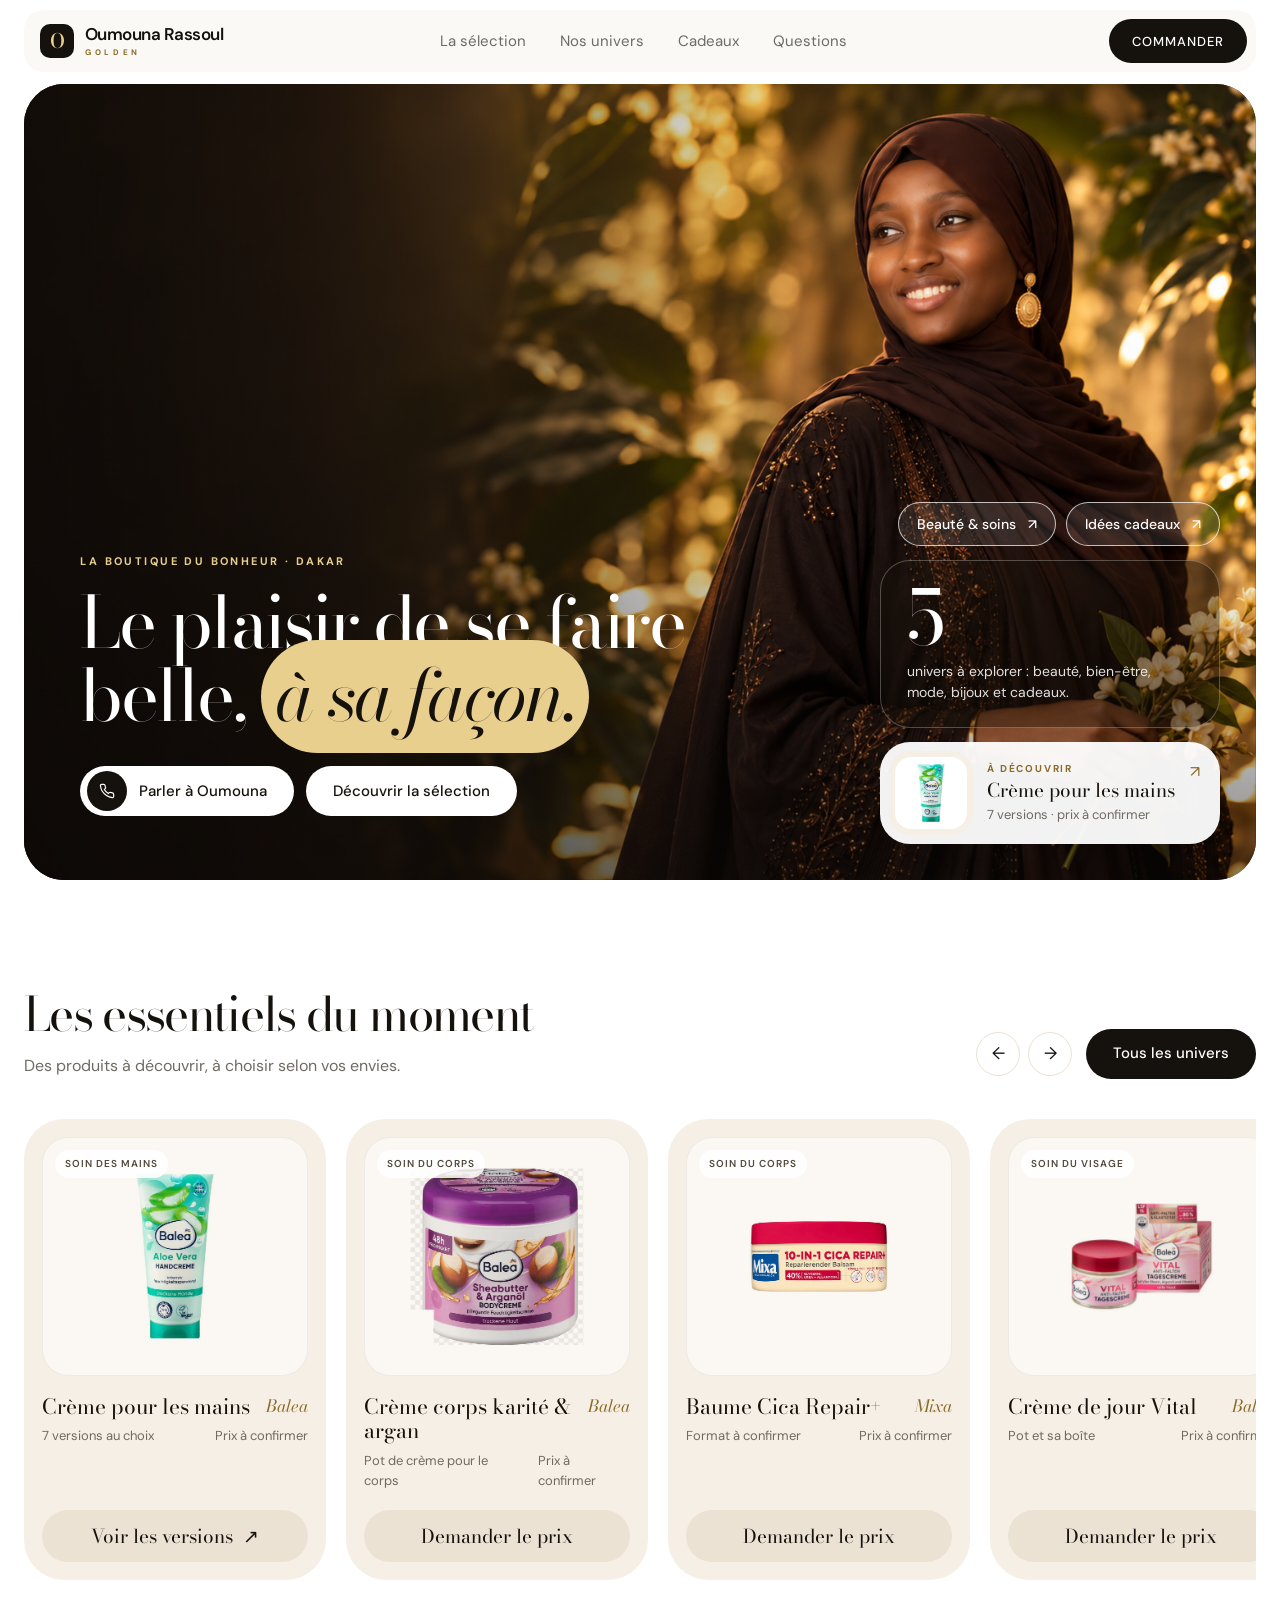
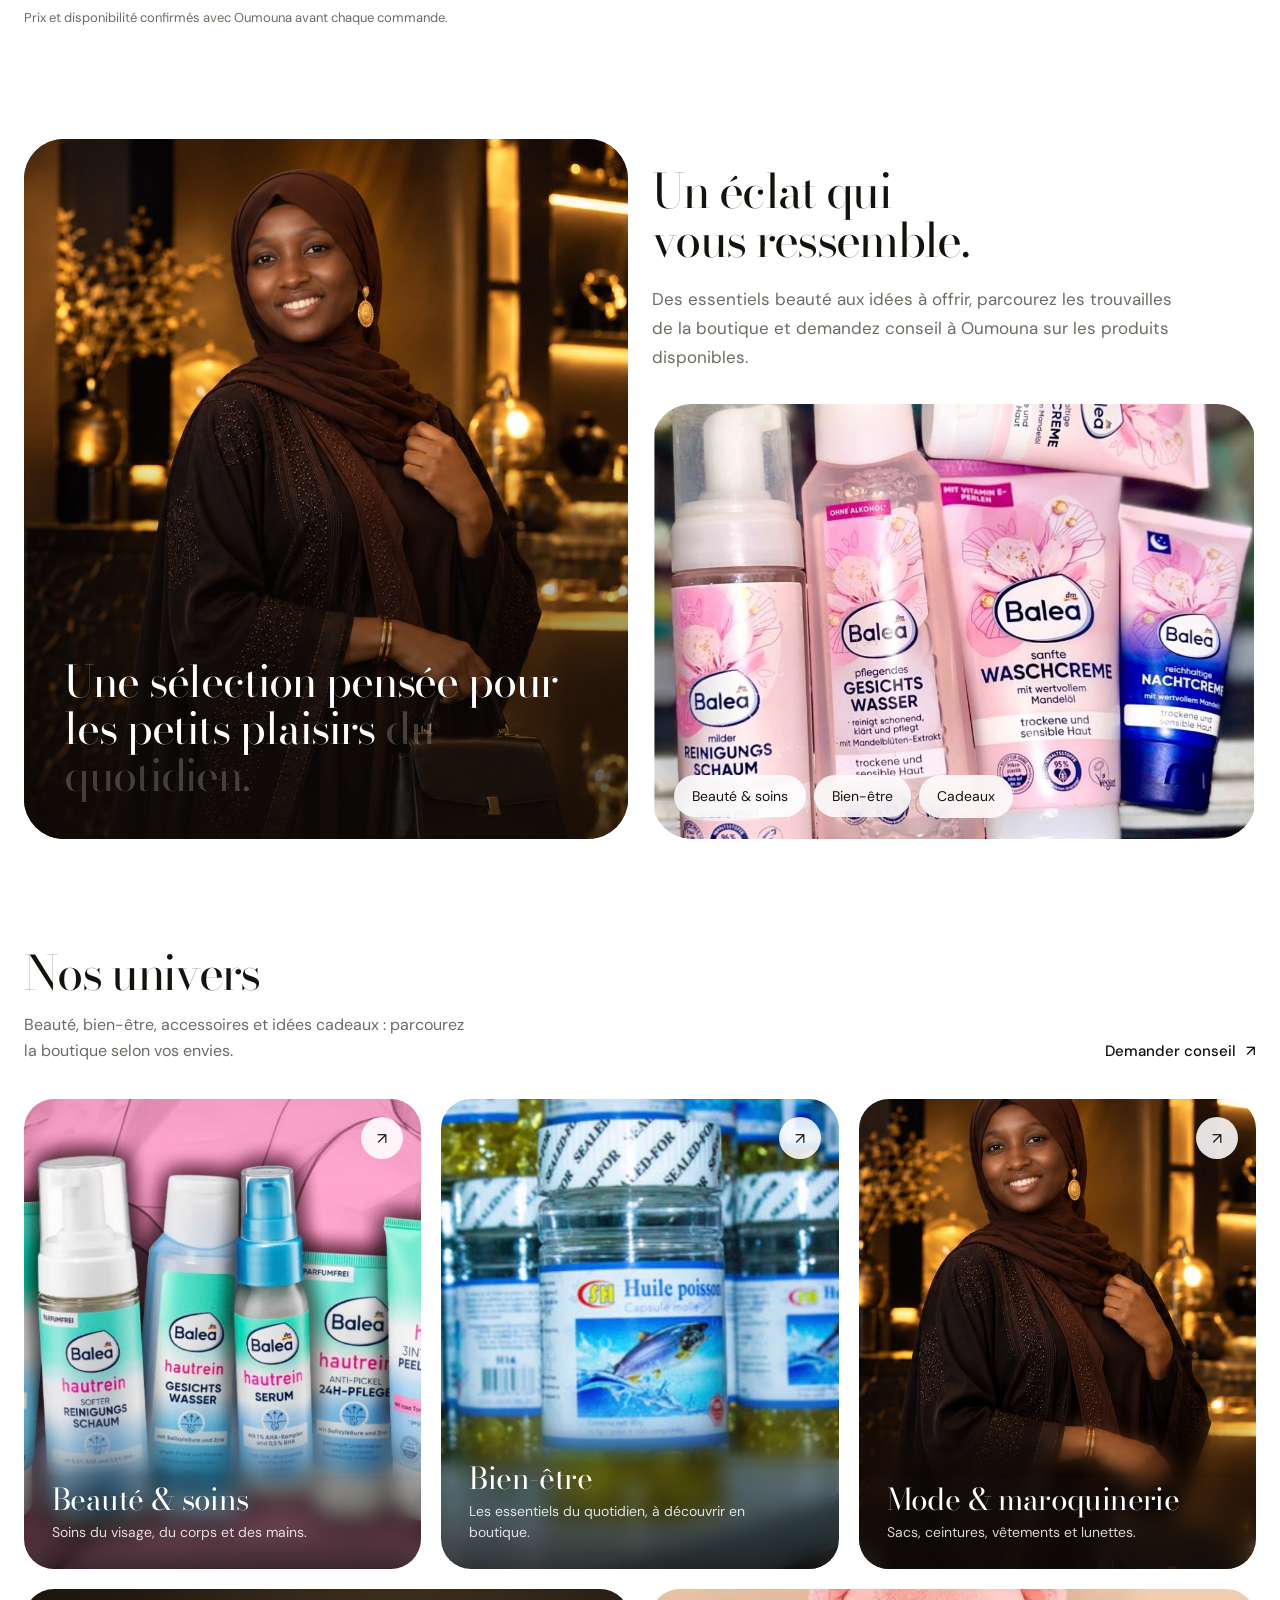
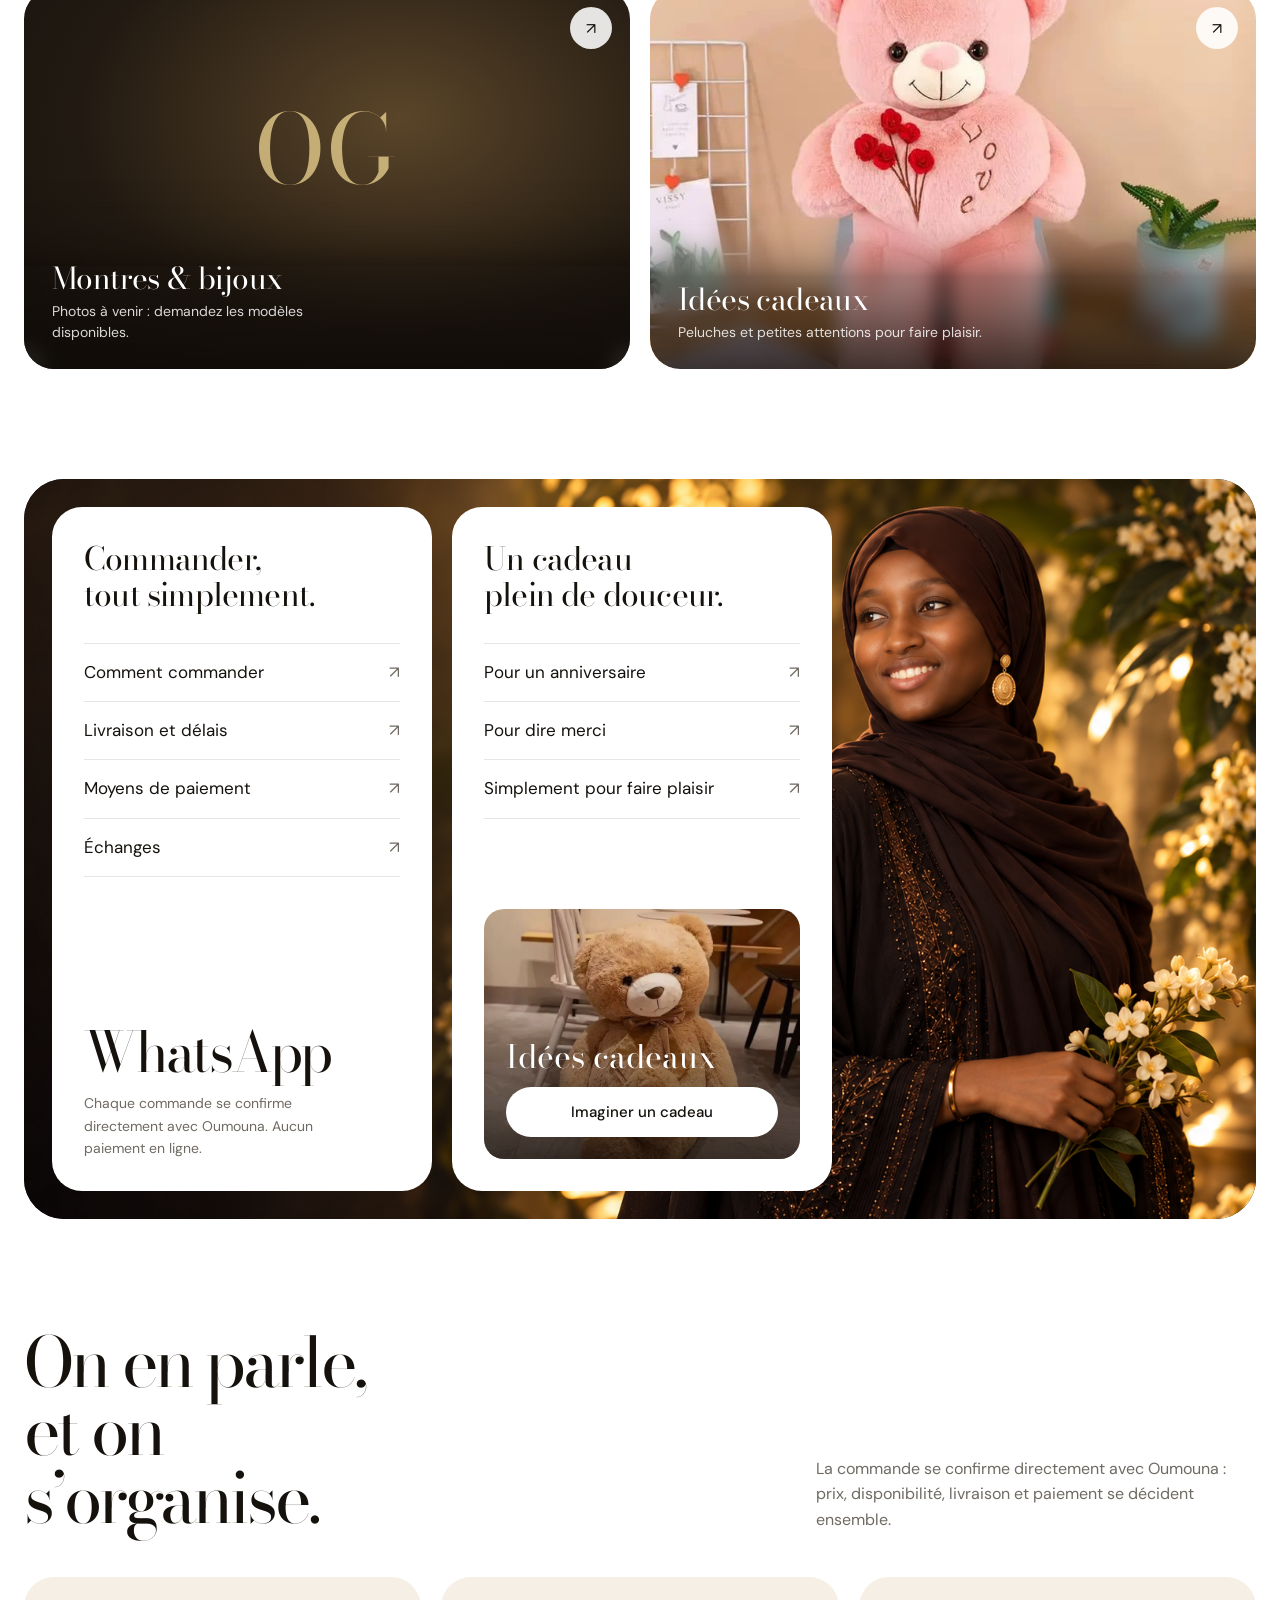
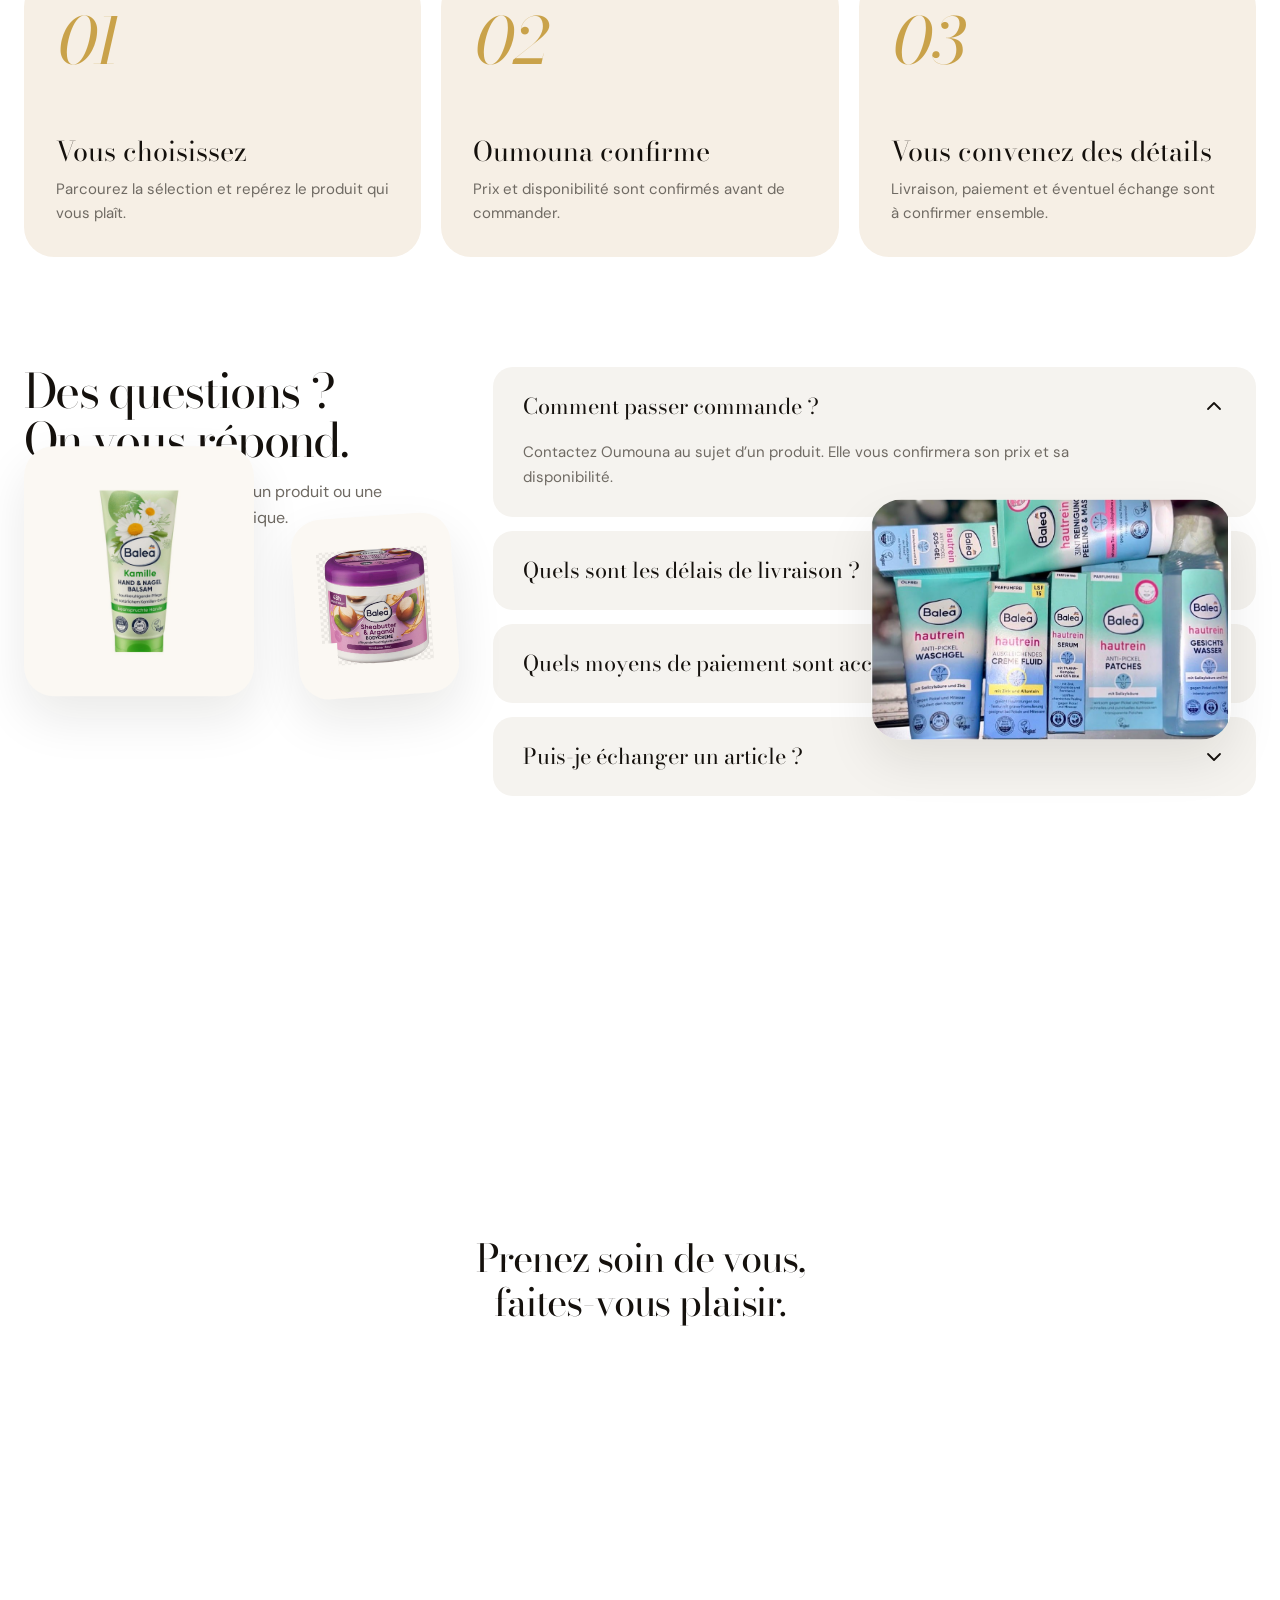
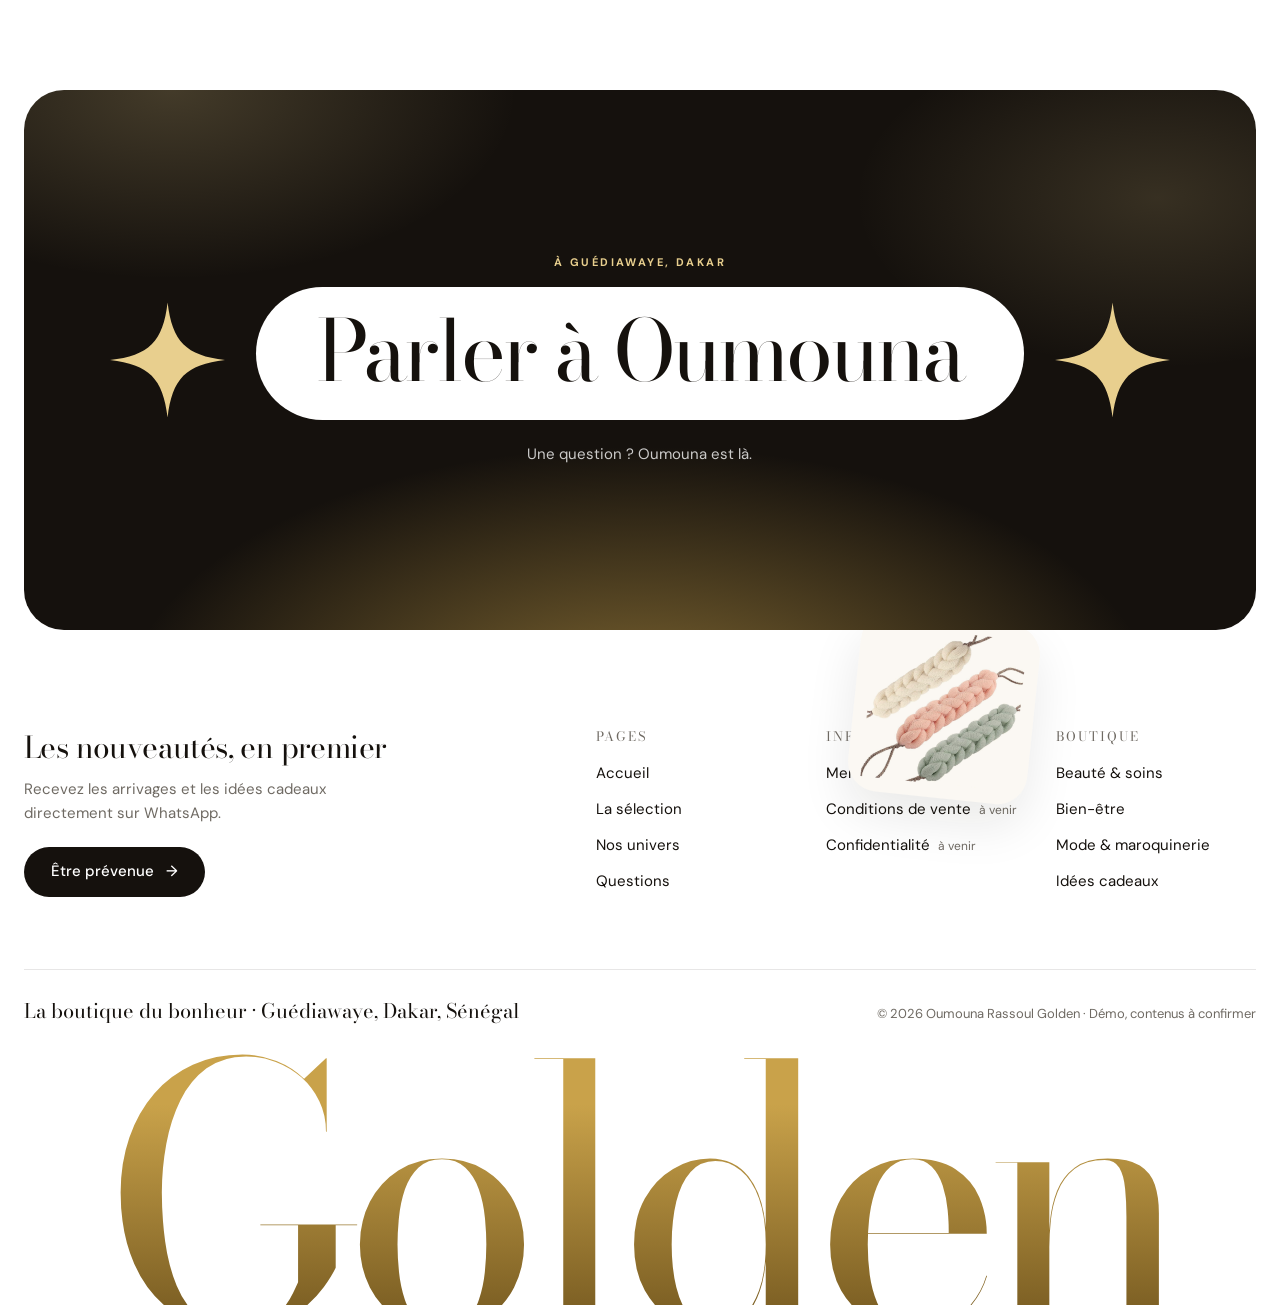
==== commit d9a58ac5: "Rebuild the demo site on the AestheticMatch Framer template Bring the Oumouna Rassoul Golden demo, p" ====
--- a/demo/index.html
+++ b/demo/index.html
@@ -1,64 +1,143 @@
 <!doctype html>
 <html lang="fr">
 <head>
-  <meta charset="utf-8"><meta name="viewport" content="width=device-width, initial-scale=1"><meta name="theme-color" content="#fffdf9">
+  <meta charset="utf-8"><meta name="viewport" content="width=device-width, initial-scale=1"><meta name="theme-color" content="#faf8f4">
   <meta name="description" content="Beauté, soins, mode et cadeaux sélectionnés par Oumouna à Guédiawaye, Dakar.">
   <title>Oumouna Rassoul Golden — L’art de se faire plaisir</title>
   <link rel="preconnect" href="https://fonts.googleapis.com"><link rel="preconnect" href="https://fonts.gstatic.com" crossorigin>
-  <link href="https://fonts.googleapis.com/css2?family=Bodoni+Moda:opsz,wght@6..96,400;6..96,500;6..96,600&family=DM+Sans:wght@400;500;600;700&display=swap" rel="stylesheet">
+  <link href="https://fonts.googleapis.com/css2?family=Bodoni+Moda:ital,opsz,wght@0,6..96,400;0,6..96,500;1,6..96,400&family=DM+Sans:wght@400;500;600;700&display=swap" rel="stylesheet">
   <link rel="stylesheet" href="site.css"><script src="site.js" defer></script>
 </head>
 <body>
   <header class="site-header">
-    <a class="brand" href="index.html" aria-label="Oumouna Rassoul Golden — accueil"><span>Oumouna Rassoul</span><small>GOLDEN</small></a>
-    <button class="menu-toggle" type="button" aria-expanded="false" aria-controls="main-nav"><span></span><span></span><span class="sr-only">Ouvrir le menu</span></button>
-    <nav class="main-nav" id="main-nav" aria-label="Navigation principale"><a href="#univers">Nos univers</a><a href="#selection">La sélection</a><a href="#inspiration">Inspiration</a><a href="#faq">FAQ</a></nav>
-    <button class="button button-dark header-order" type="button" data-order="Bonjour Oumouna, je souhaite découvrir votre boutique.">Nous contacter <span aria-hidden="true">↗</span></button>
+    <div class="nav-bar">
+      <a class="brand" href="index.html" aria-label="Oumouna Rassoul Golden — accueil"><span class="brand-mark" aria-hidden="true">O</span><span class="brand-name">Oumouna Rassoul<small>GOLDEN</small></span></a>
+      <nav class="main-nav" id="main-nav" aria-label="Navigation principale"><a href="#selection">La sélection</a><a href="#univers">Nos univers</a><a href="#cadeaux">Cadeaux</a><a href="#faq">Questions</a></nav>
+      <button class="pill pill-dark nav-cta" type="button" data-order="Bonjour Oumouna, je souhaite passer une commande.">Commander</button>
+      <button class="menu-toggle" type="button" aria-expanded="false" aria-controls="main-nav"><span></span><span></span><span class="sr-only">Ouvrir le menu</span></button>
+    </div>
   </header>
 
   <main>
-    <section class="hero wrap" aria-labelledby="hero-title">
-      <img class="hero-image" src="images/hero-aestheticmatch.png" alt="Femme en tenue élégante dans une boutique aux lumières dorées" fetchpriority="high">
-      <div class="hero-shade"></div>
-      <div class="hero-pills"><a href="#univers">Beauté &amp; soins <span>↗</span></a><a href="#cadeaux">Idées cadeaux <span>↗</span></a></div>
-      <div class="hero-copy"><p class="eyebrow eyebrow-light">LA BOUTIQUE DU BONHEUR · DAKAR</p><h1 id="hero-title">Le plaisir de se faire belle,<br><em>à sa façon.</em></h1><div class="hero-actions"><button class="button button-light" type="button" data-order="Bonjour Oumouna, j’aimerais un conseil sur vos produits."><span class="button-icon" aria-hidden="true">↗</span>Parler à Oumouna</button><a class="button button-ghost" href="#selection">Découvrir la sélection</a></div></div>
-      <aside class="hero-stat"><span class="stat-mark">✳</span><div><strong>Oumouna</strong><p>Une sélection pensée<br>pour les petits plaisirs.</p></div><small>GUÉDIAWAYE<br>SÉNÉGAL</small></aside>
-      <a class="hero-feature" href="produit.html"><span class="feature-kicker">À DÉCOUVRIR</span><img src="images/creme-mains-aloe-vera.jpg" alt="Crème pour les mains Balea Aloe Vera"><span><strong>Un soin tout doux</strong><small>Crème pour les mains · Prix à confirmer</small></span><i aria-hidden="true">↗</i></a>
+    <section class="hero" aria-labelledby="hero-title">
+      <img class="hero-image" src="images/hero-aestheticmatch.png" alt="Femme en abaya brodée tenant un bouquet de fleurs blanches, dans une lumière dorée" fetchpriority="high">
+      <div class="hero-shade" aria-hidden="true"></div>
+      <div class="hero-glints" aria-hidden="true"><i></i><i></i><i></i><i></i><i></i></div>
+      <div class="hero-copy">
+        <p class="eyebrow eyebrow-light">LA BOUTIQUE DU BONHEUR · DAKAR</p>
+        <h1 id="hero-title">Le plaisir de se faire belle, <mark>à sa façon.</mark></h1>
+        <div class="hero-actions">
+          <button class="pill pill-light pill-with-dot" type="button" data-order="Bonjour Oumouna, j’aimerais un conseil sur vos produits."><span class="pill-dot" aria-hidden="true"><svg viewBox="0 0 24 24" width="16" height="16" fill="none" stroke="currentColor" stroke-width="1.8" stroke-linecap="round" stroke-linejoin="round"><path d="M22 16.9v3a2 2 0 0 1-2.2 2 19.8 19.8 0 0 1-8.6-3.1 19.5 19.5 0 0 1-6-6A19.8 19.8 0 0 1 2.1 4.2 2 2 0 0 1 4.1 2h3a2 2 0 0 1 2 1.7c.1.9.4 1.8.7 2.7a2 2 0 0 1-.5 2.1L8 9.8a16 16 0 0 0 6 6l1.3-1.3a2 2 0 0 1 2.1-.4c.9.3 1.8.6 2.7.7a2 2 0 0 1 1.7 2z"/></svg></span>Parler à Oumouna</button>
+          <a class="pill pill-light" href="#selection">Découvrir la sélection</a>
+        </div>
+      </div>
+      <div class="hero-side">
+        <div class="hero-tags"><a class="pill pill-glass" href="#univers">Beauté &amp; soins <span aria-hidden="true">↗</span></a><a class="pill pill-glass" href="#cadeaux">Idées cadeaux <span aria-hidden="true">↗</span></a></div>
+        <div class="glass hero-stat"><strong>5</strong><p>univers à explorer : beauté, bien-être, mode, bijoux et cadeaux.</p></div>
+        <a class="hero-feature" href="produit.html"><img src="images/creme-mains-aloe-vera.jpg" alt=""><span><small>À DÉCOUVRIR</small><strong>Crème pour les mains</strong><em>7 versions · prix à confirmer</em></span><i aria-hidden="true">↗</i></a>
+      </div>
     </section>
 
-    <section class="popular wrap section-pad" id="selection">
-      <div class="section-top"><div><p class="eyebrow">À DÉCOUVRIR EN CE MOMENT</p><h2>Les essentiels <em>du moment.</em></h2><p class="section-intro">Des produits à découvrir, à choisir selon vos envies.</p></div><div class="carousel-controls"><button type="button" aria-label="Précédent" data-scroll="prev">←</button><button type="button" aria-label="Suivant" data-scroll="next">→</button></div></div>
-      <div class="product-rail" data-product-grid aria-label="Sélection de produits"></div>
-      <p class="fine-print">Prix et disponibilité confirmés avec Oumouna avant commande.</p>
+    <section class="section wrap" id="selection" aria-labelledby="selection-title">
+      <div class="section-head" data-reveal>
+        <div><h2 id="selection-title">Les essentiels du moment</h2><p class="section-lead">Des produits à découvrir, à choisir selon vos envies.</p></div>
+        <div class="section-head-actions"><div class="carousel-controls"><button type="button" aria-label="Produits précédents" data-scroll="prev">←</button><button type="button" aria-label="Produits suivants" data-scroll="next">→</button></div><a class="pill pill-dark" href="#univers">Tous les univers</a></div>
+      </div>
+      <div class="product-rail" data-product-grid aria-label="Sélection de produits" data-reveal></div>
+      <p class="fine-print">Prix et disponibilité confirmés avec Oumouna avant chaque commande.</p>
     </section>
 
-    <section class="editorial wrap" id="inspiration">
-      <div class="editorial-photo"><img src="images/hero-mobile.jpg" alt="Portrait d’une cliente dans une ambiance chaleureuse" loading="lazy"><span>LE GOÛT DES BELLES CHOSES</span></div>
-      <div class="editorial-copy"><p class="eyebrow">BEAUTÉ · SOINS · PETITES ATTENTIONS</p><h2>Un éclat qui<br>vous <em>ressemble.</em></h2><p>Des essentiels beauté aux idées à offrir, parcourez les trouvailles de la boutique et demandez conseil à Oumouna pour les produits disponibles.</p><button class="text-link" type="button" data-order="Bonjour Oumouna, pouvez-vous me conseiller sur votre sélection ?">Demander conseil <span aria-hidden="true">↗</span></button><div class="editorial-detail"><img src="images/gamme-nettoyante.jpg" alt="Gamme de soins Balea" loading="lazy"><img src="images/balea-vital-creme-jour.jpg" alt="Crème de jour Balea Vital" loading="lazy"></div></div>
+    <section class="editorial wrap" id="inspiration" aria-labelledby="inspiration-title">
+      <figure class="editorial-photo" data-reveal>
+        <img src="images/hero-mobile.jpg" alt="Cliente souriante en abaya brodée, un sac à main noir au bras" loading="lazy">
+        <figcaption data-scroll-words>Une sélection pensée pour les petits plaisirs du quotidien.</figcaption>
+      </figure>
+      <div class="editorial-side">
+        <div data-reveal><h2 id="inspiration-title">Un éclat qui<br>vous ressemble.</h2><p>Des essentiels beauté aux idées à offrir, parcourez les trouvailles de la boutique et demandez conseil à Oumouna sur les produits disponibles.</p></div>
+        <div class="editorial-card" data-reveal style="--delay:.12s">
+          <img src="images/gamme-balea-rose.jpg" alt="Gamme de soins Balea aux tons roses" loading="lazy">
+          <div class="chip-row"><a class="chip" href="#univers">Beauté &amp; soins</a><a class="chip" href="#univers">Bien-être</a><a class="chip" href="#cadeaux">Cadeaux</a></div>
+        </div>
+      </div>
     </section>
 
-    <section class="univers section-pad" id="univers"><div class="wrap"><div class="section-top"><div><p class="eyebrow">PARCOURIR LA BOUTIQUE</p><h2>Un univers pour<br><em>chaque envie.</em></h2></div><p class="section-side-note">Beauté, bien-être, accessoires<br>et idées cadeaux.</p></div>
-      <div class="category-grid">
-        <a class="category-card category-large" href="#selection"><img src="images/gamme-balea-rose.jpg" alt="Gamme de soins Balea rose" loading="lazy"><span class="category-index">01</span><span class="category-label"><small>PRENDRE SOIN DE SOI</small><strong>Beauté &amp; soins</strong><i>↗</i></span></a>
-        <a class="category-card" href="#selection"><img src="images/huile-poisson.jpg" alt="Produit de bien-être" loading="lazy"><span class="category-index">02</span><span class="category-label"><small>LE QUOTIDIEN EN DOUCEUR</small><strong>Bien-être</strong><i>↗</i></span></a>
-        <a class="category-card" href="#selection"><img src="images/mode-maroquinerie.jpg" alt="Sac à main noir" loading="lazy"><span class="category-index">03</span><span class="category-label"><small>LE DÉTAIL QUI CHANGE TOUT</small><strong>Mode &amp; maroquinerie</strong><i>↗</i></span></a>
-        <a class="category-card category-empty" href="#contact"><span class="empty-mark">OG</span><span class="category-index">04</span><span class="category-label"><small>PHOTOS À VENIR</small><strong>Montres &amp; bijoux</strong><i>↗</i></span></a>
-        <a class="category-card" href="#cadeaux"><img src="images/peluche-rose-coeur.jpg" alt="Peluche rose tenant un cœur" loading="lazy"><span class="category-index">05</span><span class="category-label"><small>POUR FAIRE PLAISIR</small><strong>Idées cadeaux</strong><i>↗</i></span></a>
+    <section class="section wrap" id="univers" aria-labelledby="univers-title">
+      <div class="section-head" data-reveal>
+        <div><h2 id="univers-title">Nos univers</h2><p class="section-lead">Beauté, bien-être, accessoires et idées cadeaux : parcourez la boutique selon vos envies.</p></div>
+        <button class="text-link" type="button" data-order="Bonjour Oumouna, pouvez-vous me conseiller sur votre sélection ?">Demander conseil <span aria-hidden="true">↗</span></button>
       </div>
-    </div></section>
+      <div class="univers-grid">
+        <a class="story-card" href="#selection" data-reveal><img src="images/gamme-hautrein-rose.jpg" alt="Produits de soin Balea roses" loading="lazy"><span class="story-arrow" aria-hidden="true">↗</span><span class="story-card-copy"><strong>Beauté &amp; soins</strong><span>Soins du visage, du corps et des mains.</span></span></a>
+        <a class="story-card" href="#selection" data-reveal style="--delay:.08s"><img src="images/huile-poisson.jpg" alt="Flacons de produits de bien-être alignés" loading="lazy"><span class="story-arrow" aria-hidden="true">↗</span><span class="story-card-copy"><strong>Bien-être</strong><span>Les essentiels du quotidien, à découvrir en boutique.</span></span></a>
+        <button class="story-card" type="button" data-order="Bonjour Oumouna, quels articles Mode &amp; maroquinerie sont disponibles ?" data-reveal style="--delay:.16s"><img src="images/mode-maroquinerie.jpg" alt="Sac à main noir porté avec une abaya" loading="lazy"><span class="story-arrow" aria-hidden="true">↗</span><span class="story-card-copy"><strong>Mode &amp; maroquinerie</strong><span>Sacs, ceintures, vêtements et lunettes.</span></span></button>
+        <button class="story-card story-card-empty" type="button" data-order="Bonjour Oumouna, quels modèles de montres et bijoux sont disponibles ?" data-reveal><span class="empty-mark" aria-hidden="true">OG</span><span class="story-arrow" aria-hidden="true">↗</span><span class="story-card-copy"><strong>Montres &amp; bijoux</strong><span>Photos à venir : demandez les modèles disponibles.</span></span></button>
+        <a class="story-card" href="#cadeaux" data-reveal style="--delay:.08s"><img src="images/peluche-rose-coeur.jpg" alt="Peluche rose tenant un cœur" loading="lazy"><span class="story-arrow" aria-hidden="true">↗</span><span class="story-card-copy"><strong>Idées cadeaux</strong><span>Peluches et petites attentions pour faire plaisir.</span></span></a>
+      </div>
+    </section>
 
-    <section class="feature-story wrap"><div class="story-image"><img src="images/gamme-vitamine-c.jpg" alt="Gamme de soins Balea à la vitamine C" loading="lazy"><span class="story-caption">LES SOINS DU QUOTIDIEN</span></div><div class="story-copy"><p class="eyebrow">LES PETITS RITUELS</p><h2>Un moment pour soi,<br><em>tout simplement.</em></h2><p>Explorez les produits de soin présents dans la boutique. Oumouna peut vous renseigner sur les versions disponibles et les informations figurant sur leur emballage.</p><a class="button button-dark" href="#selection">Voir la sélection <span aria-hidden="true">↗</span></a></div><div class="story-side"><img src="images/gamme-hautrein-rose.jpg" alt="Produits de soin Balea" loading="lazy"><img src="images/gamme-hautrein.jpg" alt="Gamme Balea Hautrein" loading="lazy"></div></section>
+    <section class="panel-band wrap" id="cadeaux" aria-label="Commander et offrir">
+      <img class="panel-band-bg" src="images/hero-aestheticmatch.png" alt="" loading="lazy">
+      <div class="panel" data-reveal>
+        <h2>Commander,<br>tout simplement.</h2>
+        <ul class="link-list"><li><a href="#faq-commande">Comment commander <span aria-hidden="true">↗</span></a></li><li><a href="#faq-livraison">Livraison et délais <span aria-hidden="true">↗</span></a></li><li><a href="#faq-paiement">Moyens de paiement <span aria-hidden="true">↗</span></a></li><li><a href="#faq-echange">Échanges <span aria-hidden="true">↗</span></a></li></ul>
+        <div class="panel-foot"><strong>WhatsApp</strong><p>Chaque commande se confirme directement avec Oumouna. Aucun paiement en ligne.</p></div>
+      </div>
+      <div class="panel" data-reveal style="--delay:.12s">
+        <h2>Un cadeau<br>plein de douceur.</h2>
+        <ul class="link-list"><li><button type="button" data-order="Bonjour Oumouna, je cherche un cadeau d’anniversaire. Pouvez-vous me conseiller ?">Pour un anniversaire <span aria-hidden="true">↗</span></button></li><li><button type="button" data-order="Bonjour Oumouna, je cherche un cadeau pour dire merci. Pouvez-vous me conseiller ?">Pour dire merci <span aria-hidden="true">↗</span></button></li><li><button type="button" data-order="Bonjour Oumouna, je cherche une petite attention à offrir. Pouvez-vous me conseiller ?">Simplement pour faire plaisir <span aria-hidden="true">↗</span></button></li></ul>
+        <div class="mini-promo"><img src="images/peluche-ours.jpg" alt="Grand ourson en peluche brun" loading="lazy"><strong>Idées cadeaux</strong><button class="pill pill-light" type="button" data-order="Bonjour Oumouna, je cherche une idée cadeau. Pouvez-vous me conseiller ?">Imaginer un cadeau</button></div>
+      </div>
+    </section>
 
-    <section class="gift wrap" id="cadeaux"><img src="images/peluche-ours.jpg" alt="Grand ourson en peluche brun" loading="lazy"><div class="gift-copy"><p class="eyebrow eyebrow-light">UNE ATTENTION QUI COMPTE</p><h2>Un cadeau<br><em>plein de douceur.</em></h2><p>Une envie ou une occasion particulière ? Parlez-en à Oumouna et découvrez les idées disponibles en boutique.</p><button class="button button-gold" type="button" data-order="Bonjour Oumouna, je cherche une idée cadeau. Pouvez-vous me conseiller ?">Imaginer un cadeau <span aria-hidden="true">↗</span></button></div><span class="gift-deco" aria-hidden="true">✳</span></section>
+    <section class="section wrap process" aria-labelledby="process-title">
+      <div class="process-head" data-reveal><h2 id="process-title">On en parle,<br>et on<br>s’organise.</h2><p class="section-lead">La commande se confirme directement avec Oumouna : prix, disponibilité, livraison et paiement se décident ensemble.</p></div>
+      <div class="steps">
+        <article class="step" data-reveal><span>01</span><h3>Vous choisissez</h3><p>Parcourez la sélection et repérez le produit qui vous plaît.</p></article>
+        <article class="step" data-reveal style="--delay:.08s"><span>02</span><h3>Oumouna confirme</h3><p>Prix et disponibilité sont confirmés avant de commander.</p></article>
+        <article class="step" data-reveal style="--delay:.16s"><span>03</span><h3>Vous convenez des détails</h3><p>Livraison, paiement et éventuel échange sont à confirmer ensemble.</p></article>
+      </div>
+    </section>
 
-    <section class="promise section-pad"><div class="wrap"><div class="section-top"><div><p class="eyebrow">UNE COMMANDE EN TOUTE SIMPLICITÉ</p><h2>On en parle,<br><em>et on s’organise.</em></h2></div><p class="section-side-note">La commande se confirme<br>directement avec Oumouna.</p></div><div class="promise-grid"><article><span>01</span><h3>Vous choisissez</h3><p>Parcourez la sélection et repérez le produit qui vous plaît.</p></article><article><span>02</span><h3>Oumouna confirme</h3><p>Prix et disponibilité sont confirmés avant de commander.</p></article><article><span>03</span><h3>Vous convenez des détails</h3><p>Livraison, paiement et éventuel échange sont à confirmer ensemble.</p></article></div></div></section>
+    <section class="section wrap faq" id="faq" aria-labelledby="faq-title">
+      <div class="faq-intro" data-reveal><h2 id="faq-title">Des questions ?<br>On vous répond.</h2><p class="section-lead">Besoin d’un renseignement sur un produit ou une commande ? Contactez la boutique.</p><button class="text-link" type="button" data-order="Bonjour Oumouna, j’ai une question sur la boutique.">Poser une question <span aria-hidden="true">↗</span></button></div>
+      <div class="faq-list" data-reveal>
+        <details class="faq-item" id="faq-commande" open><summary>Comment passer commande ?<svg class="chev" viewBox="0 0 24 24" aria-hidden="true"><path d="m6 9 6 6 6-6"/></svg></summary><p>Contactez Oumouna au sujet d’un produit. Elle vous confirmera son prix et sa disponibilité.</p></details>
+        <details class="faq-item" id="faq-livraison"><summary>Quels sont les délais de livraison ?<svg class="chev" viewBox="0 0 24 24" aria-hidden="true"><path d="m6 9 6 6 6-6"/></svg></summary><p>Les zones, frais et délais sont à confirmer directement avec la boutique avant la commande.</p></details>
+        <details class="faq-item" id="faq-paiement"><summary>Quels moyens de paiement sont acceptés ?<svg class="chev" viewBox="0 0 24 24" aria-hidden="true"><path d="m6 9 6 6 6-6"/></svg></summary><p>Les modes de paiement seront indiqués après confirmation par Oumouna.</p></details>
+        <details class="faq-item" id="faq-echange"><summary>Puis-je échanger un article ?<svg class="chev" viewBox="0 0 24 24" aria-hidden="true"><path d="m6 9 6 6 6-6"/></svg></summary><p>Les conditions d’échange et de retour sont à confirmer avant toute commande.</p></details>
+      </div>
+    </section>
 
-    <section class="faq section-pad" id="faq"><div class="wrap faq-layout"><div><p class="eyebrow">QUESTIONS ?</p><h2>On vous<br><em>répond.</em></h2><p class="faq-intro">Besoin d’un renseignement sur un produit ou une commande ? Contactez la boutique.</p><button class="text-link" type="button" data-order="Bonjour Oumouna, j’ai une question sur la boutique.">Poser une question <span aria-hidden="true">↗</span></button></div><div class="faq-list"><details><summary>Comment passer commande ?<span>+</span></summary><p>Contactez Oumouna au sujet d’un produit. Elle vous confirmera son prix et sa disponibilité.</p></details><details><summary>Quels sont les délais de livraison ?<span>+</span></summary><p>Les zones, frais et délais sont à confirmer directement avec la boutique avant la commande.</p></details><details><summary>Quels moyens de paiement sont acceptés ?<span>+</span></summary><p>Les modes de paiement seront indiqués après confirmation par Oumouna.</p></details><details><summary>Puis-je échanger un article ?<span>+</span></summary><p>Les conditions d’échange et de retour sont à confirmer avant toute commande.</p></details></div></div></section>
+    <section class="collage wrap" aria-labelledby="collage-title">
+      <figure class="collage-tile tile-1" data-speed="-0.12"><img src="images/creme-mains-camomille.jpg" alt="" loading="lazy"></figure>
+      <figure class="collage-tile tile-2 is-photo" data-speed="0.18"><img src="images/peluche-rose-coeur.jpg" alt="" loading="lazy"></figure>
+      <figure class="collage-tile tile-3 is-photo" data-speed="-0.08"><img src="images/gamme-hautrein.jpg" alt="" loading="lazy"></figure>
+      <figure class="collage-tile tile-4" data-speed="0.14"><img src="images/eponges-douche.jpg" alt="" loading="lazy"></figure>
+      <figure class="collage-tile tile-5" data-speed="-0.16"><img src="images/balea-creme-corps-karite-argan.jpg" alt="" loading="lazy"></figure>
+      <h2 id="collage-title" data-reveal>Prenez soin de vous,<br>faites-vous plaisir.</h2>
+    </section>
 
-    <section class="contact-band wrap" id="contact"><div><p class="eyebrow eyebrow-light">À GUÉDIAWAYE, DAKAR</p><h2>Une question ?<br><em>Oumouna est là.</em></h2></div><button class="button button-gold" type="button" data-order="Bonjour Oumouna, je souhaite vous contacter.">Nous contacter <span aria-hidden="true">↗</span></button></section>
+    <section class="cta-banner wrap" id="contact" aria-labelledby="cta-title">
+      <svg class="cta-star cta-star-left" viewBox="0 0 100 100" aria-hidden="true"><path d="M50 0C54 34 66 46 100 50 66 54 54 66 50 100 46 66 34 54 0 50 34 46 46 34 50 0Z"/></svg>
+      <svg class="cta-star cta-star-right" viewBox="0 0 100 100" aria-hidden="true"><path d="M50 0C54 34 66 46 100 50 66 54 54 66 50 100 46 66 34 54 0 50 34 46 46 34 50 0Z"/></svg>
+      <div class="cta-copy" data-reveal><p class="eyebrow eyebrow-light">À GUÉDIAWAYE, DAKAR</p><h2 id="cta-title" class="sr-only">Une question ? Oumouna est là.</h2><button class="cta-pill" type="button" data-order="Bonjour Oumouna, je souhaite vous contacter.">Parler à Oumouna</button><p class="cta-note">Une question ? Oumouna est là.</p></div>
+    </section>
   </main>
-  <footer class="site-footer"><a class="brand brand-light" href="index.html"><span>Oumouna Rassoul</span><small>GOLDEN</small></a><p>La boutique du bonheur<br>Guédiawaye, Dakar, Sénégal</p><nav aria-label="Liens de pied de page"><a href="#univers">Nos univers</a><a href="#selection">Sélection</a><a href="#faq">Questions fréquentes</a></nav><small class="copyright">© <span data-year></span> Oumouna Rassoul Golden · Démo</small></footer>
-  <div class="mobile-order"><button type="button" class="button button-gold" data-order="Bonjour Oumouna, je souhaite découvrir votre boutique.">Parler à Oumouna <span aria-hidden="true">↗</span></button></div>
-  <dialog class="contact-dialog" aria-labelledby="dialog-title"><button class="dialog-close" type="button" aria-label="Fermer">×</button><p class="eyebrow">CONTACT DE LA BOUTIQUE</p><h2 id="dialog-title">Parlons de votre envie.</h2><p data-dialog-message>Le numéro WhatsApp sera ajouté après confirmation par Oumouna.</p><button class="button button-dark" type="button" data-dialog-close>J’ai compris</button></dialog>
+
+  <footer class="site-footer">
+    <div class="footer-top">
+      <div class="footer-news"><h2>Les nouveautés, en premier</h2><p>Recevez les arrivages et les idées cadeaux directement sur WhatsApp.</p><button class="pill pill-dark" type="button" data-order="Bonjour Oumouna, j’aimerais être prévenue des nouveautés.">Être prévenue <span aria-hidden="true">→</span></button></div>
+      <div class="footer-cols">
+        <nav aria-label="Pages"><h3>Pages</h3><a href="index.html">Accueil</a><a href="#selection">La sélection</a><a href="#univers">Nos univers</a><a href="#faq">Questions</a></nav>
+        <div><h3>Infos</h3><span>Mentions légales <em>à venir</em></span><span>Conditions de vente <em>à venir</em></span><span>Confidentialité <em>à venir</em></span></div>
+        <nav aria-label="Boutique"><h3>Boutique</h3><a href="#univers">Beauté &amp; soins</a><a href="#univers">Bien-être</a><a href="#univers">Mode &amp; maroquinerie</a><a href="#cadeaux">Idées cadeaux</a></nav>
+      </div>
+    </div>
+    <div class="footer-mid"><p class="footer-contact">La boutique du bonheur · Guédiawaye, Dakar, Sénégal</p><small>© <span data-year></span> Oumouna Rassoul Golden · Démo, contenus à confirmer</small></div>
+    <p class="wordmark" aria-hidden="true">Golden</p>
+  </footer>
+
+  <div class="mobile-order"><button type="button" class="pill pill-gold" data-order="Bonjour Oumouna, je souhaite découvrir votre boutique.">Parler à Oumouna <span aria-hidden="true">↗</span></button></div>
+  <dialog class="contact-dialog" aria-labelledby="dialog-title"><button class="dialog-close" type="button" aria-label="Fermer">×</button><p class="eyebrow">CONTACT DE LA BOUTIQUE</p><h2 id="dialog-title">Parlons de votre envie.</h2><p data-dialog-message>Le numéro WhatsApp sera ajouté après confirmation par Oumouna.</p><button class="pill pill-dark" type="button" data-dialog-close>J’ai compris</button></dialog>
 </body>
 </html>
--- a/demo/site.css
+++ b/demo/site.css
@@ -1,15 +1,419 @@
-:root{--ink:#17130f;--paper:#fff;--cream:#f7f3ed;--cream2:#eee6d9;--gold:#c9a24a;--gold-light:#e8cf8e;--muted:#77736d;--serif:"Bodoni Moda",Georgia,serif;--sans:"DM Sans",Arial,sans-serif;--content:1240px;--ease:cubic-bezier(.2,.7,.2,1)}
-*{box-sizing:border-box}html{scroll-behavior:smooth;scroll-padding-top:90px}body{margin:0;background:var(--paper);color:var(--ink);font-family:var(--sans);font-size:15px;-webkit-font-smoothing:antialiased}img{display:block;max-width:100%}a{color:inherit}button{font:inherit}.wrap{width:min(var(--content),calc(100% - 64px));margin-inline:auto}.section-pad{padding-block:86px}.sr-only{position:absolute;width:1px;height:1px;padding:0;margin:-1px;overflow:hidden;clip:rect(0,0,0,0);white-space:nowrap;border:0}.eyebrow{margin:0 0 15px;color:#9a762d;font-size:10px;font-weight:700;letter-spacing:.22em;line-height:1.5}.eyebrow-light{color:var(--gold-light)}
-.site-header{position:sticky;top:0;z-index:20;display:grid;grid-template-columns:1fr auto 1fr;align-items:center;gap:30px;min-height:68px;padding:9px max(32px,calc((100vw - var(--content))/2));background:rgba(255,255,255,.92);backdrop-filter:blur(16px);border-bottom:1px solid rgba(23,19,15,.04)}.brand{justify-self:start;display:flex;flex-direction:column;text-decoration:none;line-height:1;white-space:nowrap}.brand>span{font:600 19px/1.05 var(--sans);letter-spacing:-.04em}.brand small{margin-top:5px;color:#98752f;font-size:8px;font-weight:700;letter-spacing:.48em}.main-nav{display:flex;align-items:center;gap:35px}.main-nav a,.site-footer nav a{font-size:12px;text-decoration:none;transition:color .2s}.main-nav a:hover,.site-footer nav a:hover{color:#9a762d}.header-order{justify-self:end}.button{min-height:48px;display:inline-flex;align-items:center;justify-content:center;gap:14px;padding:0 22px;border:1px solid transparent;border-radius:999px;text-decoration:none;font-size:12px;font-weight:600;cursor:pointer;transition:transform .2s var(--ease),background .2s,color .2s,border-color .2s}.button:hover{transform:translateY(-2px)}.button-dark{background:#141210;color:white}.button-dark:hover{background:#393128}.button-gold{background:var(--gold-light);color:var(--ink)}.button-gold:hover{background:#f1dcaa}.button-light{background:#fff;color:#191613}.button-light:hover{background:var(--gold-light)}.button-ghost{border-color:rgba(255,255,255,.62);background:rgba(15,12,9,.18);color:#fff}.button-ghost:hover{background:rgba(255,255,255,.12)}.header-order{min-height:39px;padding-inline:18px;font-size:10px}.menu-toggle{display:none}
-.hero{position:relative;min-height:630px;margin-top:6px;overflow:hidden;border-radius:0 0 30px 30px;background:#24190f;color:#fff}.hero-image,.hero-shade{position:absolute;inset:0;width:100%;height:100%}.hero-image{object-fit:cover;object-position:center 47%;animation:hero-arrive 1.15s var(--ease) both}.hero-shade{background:linear-gradient(90deg,rgba(17,13,10,.82),rgba(17,13,10,.5) 37%,rgba(17,13,10,.02) 76%),linear-gradient(0deg,rgba(12,9,7,.18),transparent 42%)}.hero-copy{position:absolute;z-index:1;left:5.2%;bottom:10%;width:min(670px,60%)}.hero h1{margin:0;font:400 clamp(54px,6.2vw,82px)/1.01 var(--serif);letter-spacing:-.055em;text-wrap:balance}.hero h1 em{display:inline-block;padding:0 .14em .03em;border-radius:999px;background:var(--gold-light);color:#21190d;font-weight:400}.hero .eyebrow{margin-bottom:19px}.hero-actions{display:flex;flex-wrap:wrap;gap:10px;margin-top:27px}.button-icon{display:grid;width:23px;height:23px;place-items:center;border-radius:50%;background:#17130f;color:#fff;font-size:13px}.hero-pills{position:absolute;top:16%;right:4.2%;z-index:2;display:flex;gap:10px}.hero-pills a{display:flex;align-items:center;gap:14px;padding:11px 17px;border:1px solid rgba(255,255,255,.72);border-radius:999px;color:#fff;font-size:11px;text-decoration:none;backdrop-filter:blur(4px);transition:background .2s}.hero-pills a:hover{background:rgba(255,255,255,.15)}.hero-pills span{font-size:13px}.hero-stat{position:absolute;top:29%;right:4.2%;z-index:2;display:grid;grid-template-columns:auto 1fr;align-items:center;gap:13px;width:280px;padding:19px 20px;border:1px solid rgba(255,255,255,.23);border-radius:20px;background:rgba(38,31,24,.68);backdrop-filter:blur(12px);color:#fff}.stat-mark{color:var(--gold-light);font-size:30px}.hero-stat strong{font:400 22px var(--serif)}.hero-stat p{margin:5px 0 0;color:#eee5d8;font-size:10px;line-height:1.55}.hero-stat>small{grid-column:2;margin-top:3px;color:var(--gold-light);font-size:8px;font-weight:700;letter-spacing:.17em;line-height:1.6}.hero-feature{position:absolute;right:4.2%;bottom:5.5%;z-index:3;display:grid;grid-template-columns:90px 1fr auto;align-items:center;gap:14px;width:330px;min-height:115px;padding:8px 13px 8px 8px;border:5px solid rgba(255,255,255,.93);border-radius:25px;background:#fff;color:var(--ink);text-decoration:none;box-shadow:0 12px 34px rgba(0,0,0,.16);transition:transform .2s}.hero-feature:hover{transform:translateY(-3px)}.hero-feature img{grid-row:1/3;width:90px;height:90px;object-fit:contain;background:#faf7f2;border-radius:16px}.hero-feature .feature-kicker{grid-column:2/4;align-self:end;color:#9a762d;font-size:8px;font-weight:700;letter-spacing:.19em}.hero-feature>span:nth-last-of-type(1){align-self:start}.hero-feature strong,.hero-feature small{display:block}.hero-feature strong{font:400 16px var(--serif)}.hero-feature small{margin-top:4px;color:var(--muted);font-size:9px}.hero-feature i{align-self:start;color:#94702b;font-size:16px;font-style:normal}
-.section-top{display:flex;align-items:end;justify-content:space-between;gap:28px;margin-bottom:25px}.section-top h2,.editorial-copy h2,.feature-story h2,.gift h2,.faq h2,.contact-band h2{margin:0;font:400 clamp(38px,4.3vw,55px)/1.02 var(--serif);letter-spacing:-.045em}.section-top h2 em,.editorial-copy h2 em,.feature-story h2 em,.gift h2 em,.faq h2 em,.contact-band h2 em{color:#a17c34;font-weight:400}.section-intro{margin:10px 0 0;color:var(--muted);font-size:12px}.section-side-note{margin:0 0 4px;color:var(--muted);font-size:11px;line-height:1.65;text-align:right}.carousel-controls{display:flex;gap:8px}.carousel-controls button{width:38px;height:38px;border:1px solid #ded7cd;border-radius:50%;background:#fff;color:var(--ink);font-size:17px;cursor:pointer;transition:background .2s,color .2s}.carousel-controls button:hover{background:var(--ink);color:#fff}.product-rail{display:flex;gap:14px;overflow:auto;scroll-snap-type:x mandatory;scrollbar-width:none;padding:3px 1px 12px}.product-rail::-webkit-scrollbar{display:none}.product-card{position:relative;flex:0 0 calc((100% - 42px)/4);min-width:220px;overflow:hidden;border-radius:22px;background:var(--cream);scroll-snap-align:start}.product-card>a:first-child{position:relative;display:block;height:265px;padding:18px 18px 0;background:var(--cream);text-decoration:none}.product-card img{width:100%;height:100%;object-fit:contain;mix-blend-mode:multiply;transition:transform .55s var(--ease)}.product-card>a:first-child:hover img{transform:scale(1.035)}.product-tag{position:absolute;top:15px;left:15px;padding:6px 9px;border:1px solid #ded5c7;border-radius:999px;background:rgba(255,255,255,.72);color:#51483b;font-size:8px;letter-spacing:.09em;text-transform:uppercase}.product-card-copy{padding:12px 15px 16px}.product-brand{margin:0 0 5px;color:var(--muted);font-size:8px;font-weight:600;letter-spacing:.15em;text-transform:uppercase}.product-card h3{margin:0;font:400 18px/1.18 var(--serif)}.product-detail-line{margin:6px 0 11px;color:var(--muted);font-size:10px}.product-card .text-link{font-size:10px}.text-link{display:inline-flex;align-items:center;gap:10px;padding:0;border:0;background:none;color:var(--ink);font-size:11px;font-weight:600;text-decoration:none;cursor:pointer}.text-link:hover{color:#9a762d}.fine-print{margin:15px 0 0;color:var(--muted);font-size:10px;line-height:1.6}.popular{padding-top:82px;padding-bottom:66px}
-.editorial{display:grid;grid-template-columns:1.08fr .92fr;align-items:center;gap:5%;padding-block:30px 85px}.editorial-photo{position:relative;min-height:470px;overflow:hidden;border-radius:26px}.editorial-photo img{position:absolute;inset:0;width:100%;height:100%;object-fit:cover}.editorial-photo:after{position:absolute;inset:50% 0 0;content:"";background:linear-gradient(transparent,rgba(18,14,10,.62))}.editorial-photo>span{position:absolute;bottom:23px;left:26px;z-index:1;color:#fff;font-size:9px;font-weight:700;letter-spacing:.2em}.editorial-copy{position:relative;padding:32px 5% 55px 0}.editorial-copy h2{font-size:clamp(43px,5vw,62px)}.editorial-copy>p:not(.eyebrow){max-width:420px;margin:19px 0 18px;color:var(--muted);font-size:12px;line-height:1.8}.editorial-detail{position:absolute;right:0;bottom:-28px;display:flex;gap:8px}.editorial-detail img{width:105px;height:100px;border:4px solid white;border-radius:18px;background:#f8f5f0;object-fit:cover}.editorial-detail img:nth-child(2){margin-top:-27px}
-.univers{background:#faf8f4}.category-grid{display:grid;grid-template-columns:1.15fr 1fr 1fr;grid-template-rows:235px 235px;gap:12px}.category-card{position:relative;display:block;overflow:hidden;border-radius:19px;background:#30281e;color:#fff;text-decoration:none}.category-card:after{position:absolute;inset:32% 0 0;content:"";background:linear-gradient(0deg,rgba(13,10,7,.77),transparent)}.category-card img{width:100%;height:100%;object-fit:cover;transition:transform .65s var(--ease)}.category-card:hover img{transform:scale(1.035)}.category-large{grid-row:span 2}.category-index{position:absolute;top:16px;left:18px;z-index:1;color:rgba(255,255,255,.82);font-size:9px;letter-spacing:.16em}.category-label{position:absolute;right:19px;bottom:17px;left:19px;z-index:1}.category-label small{display:block;margin-bottom:6px;color:#e6d5ad;font-size:8px;letter-spacing:.15em}.category-label strong{display:block;max-width:calc(100% - 30px);font:400 22px/1.15 var(--serif)}.category-label i{position:absolute;right:0;bottom:2px;font-size:16px;font-style:normal}.category-empty{background:radial-gradient(ellipse at 65% 36%,#4a3b27,#211b13 60%,#17130f)}.category-empty:after{background:linear-gradient(0deg,rgba(13,10,7,.58),transparent 75%)}.empty-mark{position:absolute;top:45%;left:50%;transform:translate(-50%,-50%);color:rgba(232,207,142,.77);font:400 66px var(--serif);letter-spacing:.06em}
-.feature-story{display:grid;grid-template-columns:1fr .85fr .45fr;align-items:center;gap:20px;padding-block:95px}.story-image{position:relative;align-self:stretch;min-height:410px;overflow:hidden;border-radius:23px}.story-image img{width:100%;height:100%;object-fit:cover}.story-caption{position:absolute;bottom:16px;left:17px;padding:10px 13px;border-radius:999px;background:rgba(255,255,255,.88);font-size:8px;font-weight:700;letter-spacing:.13em}.story-copy{padding:15px 3%}.feature-story h2{font-size:clamp(36px,4vw,51px)}.story-copy>p:not(.eyebrow){margin:18px 0 21px;color:var(--muted);font-size:12px;line-height:1.8}.story-side{display:flex;flex-direction:column;gap:12px}.story-side img{width:100%;height:195px;border-radius:20px;object-fit:cover}.story-side img:first-child{margin-top:65px}
-.gift{position:relative;display:grid;grid-template-columns:1.05fr .95fr;min-height:390px;overflow:hidden;border-radius:26px;background:#17130f;color:white}.gift>img{width:100%;height:100%;min-height:390px;object-fit:cover}.gift-copy{align-self:center;padding:44px min(8vw,94px) 44px 45px}.gift h2{font-size:clamp(42px,5vw,60px)}.gift h2 em,.contact-band h2 em{color:var(--gold-light)}.gift-copy>p:not(.eyebrow){max-width:350px;margin:18px 0 21px;color:#d8d0c5;font-size:12px;line-height:1.8}.gift-deco{position:absolute;top:20px;right:28px;color:rgba(201,162,74,.68);font-size:30px}.promise{padding-block:85px}.promise-grid{display:grid;grid-template-columns:repeat(3,1fr);gap:20px;margin-top:35px}.promise-grid article{padding:20px 20px 15px;border-top:1px solid #d6ccbc}.promise-grid article>span{color:#99732c;font-size:9px;letter-spacing:.16em}.promise-grid h3{margin:18px 0 7px;font:400 22px var(--serif)}.promise-grid p{max-width:280px;margin:0;color:var(--muted);font-size:11px;line-height:1.7}
-.faq{background:var(--cream);padding-block:75px}.faq-layout{display:grid;grid-template-columns:.78fr 1.22fr;gap:10%}.faq h2{font-size:48px}.faq-intro{max-width:280px;margin:17px 0;color:var(--muted);font-size:11px;line-height:1.75}.faq-list details{border-bottom:1px solid #d8cdbd}.faq-list details:first-child{border-top:1px solid #d8cdbd}.faq-list summary{display:flex;align-items:center;justify-content:space-between;gap:16px;padding:17px 2px;cursor:pointer;list-style:none;font-size:12px;font-weight:600}.faq-list summary::-webkit-details-marker{display:none}.faq-list summary span{color:#9d782f;font-size:19px;font-weight:400;transition:transform .2s}.faq-list details[open] summary span{transform:rotate(45deg)}.faq-list details p{max-width:600px;margin:0;padding:0 25px 17px 2px;color:var(--muted);font-size:11px;line-height:1.75}.contact-band{display:flex;align-items:center;justify-content:space-between;gap:28px;margin-block:70px;padding:37px 6%;border-radius:22px;background:#17130f;color:white}.contact-band h2{font-size:40px}.site-footer{display:grid;grid-template-columns:1.1fr 1fr 1.5fr;align-items:center;gap:25px;padding:35px max(32px,calc((100vw - var(--content))/2));background:#17130f;color:#eee7dd}.brand-light{color:#fff}.brand-light small{color:var(--gold-light)}.site-footer>p{margin:0;color:#bfb5a7;font-size:10px;line-height:1.7}.site-footer nav{display:flex;flex-wrap:wrap;gap:19px}.site-footer nav a{color:#e2dacf;font-size:10px}.copyright{grid-column:1/-1;padding-top:16px;border-top:1px solid rgba(255,255,255,.15);color:#a99e8e;font-size:9px}.mobile-order{display:none}.contact-dialog{width:min(430px,calc(100% - 32px));padding:36px;border:1px solid #dfd4c2;border-radius:18px;background:#fff;color:var(--ink);box-shadow:0 20px 80px rgba(0,0,0,.28)}.contact-dialog::backdrop{background:rgba(19,15,11,.62);backdrop-filter:blur(3px)}.contact-dialog h2{margin:0 0 12px;font:400 32px/1.05 var(--serif)}.contact-dialog>p:not(.eyebrow){color:var(--muted);font-size:12px;line-height:1.7}.dialog-close{position:absolute;top:10px;right:14px;border:0;background:none;font-size:25px;cursor:pointer}
-.breadcrumbs{display:flex;flex-wrap:wrap;gap:9px;padding-block:22px 16px;color:var(--muted);font-size:10px}.breadcrumbs a{text-decoration:none}.breadcrumbs a:hover{text-decoration:underline}.product-detail{display:grid;grid-template-columns:1.04fr .86fr;gap:7%;align-items:start;padding-bottom:78px}.product-main-image{height:min(52vw,590px);min-height:400px;border-radius:23px;background:var(--cream)}.product-main-image img{width:100%;height:100%;object-fit:contain;mix-blend-mode:multiply}.variant-thumbnails{display:grid;grid-template-columns:repeat(7,minmax(0,1fr));gap:7px;margin-top:10px}.variant-thumb{height:76px;padding:4px;border:1px solid #ddd5ca;border-radius:12px;background:#f8f5f0;cursor:pointer}.variant-thumb.is-selected{border:2px solid var(--gold)}.variant-thumb img{width:100%;height:100%;object-fit:contain;mix-blend-mode:multiply}.product-info{padding-top:12px}.product-info h1{margin:0;font:400 clamp(38px,4.1vw,53px)/1.02 var(--serif);letter-spacing:-.04em}.product-price{margin:16px 0 0;font-size:14px;font-weight:700}.product-description{margin:15px 0 23px;color:var(--muted);font-size:12px;line-height:1.8}.variant-picker{margin:0;padding:0;border:0}.variant-picker legend{margin-bottom:11px;font-size:11px}.variant-picker legend strong{font-weight:600}.variant-options{display:flex;flex-wrap:wrap;gap:7px}.variant-chip{min-height:36px;padding:0 12px;border:1px solid #d5ccbf;border-radius:999px;background:#fff;color:var(--ink);font-size:9px;cursor:pointer}.variant-chip.is-selected{border-color:var(--ink);background:var(--ink);color:#fff}.quantity-row{display:flex;align-items:center;justify-content:space-between;gap:15px;margin:23px 0 14px;font-size:11px}.quantity-control{display:inline-flex;align-items:center;border:1px solid #d5ccbf;border-radius:999px}.quantity-control button{width:36px;height:36px;border:0;border-radius:50%;background:transparent;cursor:pointer}.quantity-control output{min-width:22px;text-align:center;font-size:11px}.product-order{width:100%}.product-info>.fine-print{margin:10px 0 18px}.product-facts{display:grid;gap:0;border-top:1px solid #e4ddd3}.product-facts p{display:flex;gap:12px;margin:0;padding:11px 0;border-bottom:1px solid #e4ddd3;color:var(--muted);font-size:9px;line-height:1.55}.product-facts p span{flex:0 0 70px;color:var(--ink);font-weight:600}.product-detail-note{margin-top:8px;border-bottom:1px solid #e4ddd3}.product-detail-note summary{padding-block:13px;font-size:10px}.product-detail-note p{margin:0 0 14px;color:var(--muted);font-size:10px;line-height:1.7}.related{background:#faf8f4}.related .product-card{flex-basis:calc((100% - 42px)/4)}.related .product-card>a:first-child{height:245px}
-@keyframes hero-arrive{from{transform:scale(1.025);opacity:.75}to{transform:scale(1);opacity:1}}
-@media(max-width:1000px){.wrap{width:min(var(--content),calc(100% - 44px))}.site-header{padding-inline:22px;gap:15px}.main-nav{gap:18px}.main-nav a{font-size:10px}.hero{min-height:570px}.hero-copy{left:4%;width:62%}.hero h1{font-size:clamp(50px,6.5vw,68px)}.hero-stat{right:3%;width:240px}.hero-feature{right:3%;width:300px}.hero-pills{right:3%}.category-grid{grid-template-rows:210px 210px}.product-card{flex-basis:calc((100% - 28px)/3)}.editorial-photo{min-height:390px}.feature-story{grid-template-columns:1fr .9fr .4fr;gap:12px}.story-side img{height:160px}.story-side img:first-child{margin-top:45px}.product-detail{grid-template-columns:1fr .9fr;gap:4%}.variant-thumb{height:65px}}
-@media(max-width:700px){html{scroll-padding-top:76px}.wrap{width:calc(100% - 32px)}.section-pad{padding-block:60px}.site-header{min-height:65px;padding:8px 16px;grid-template-columns:1fr auto}.brand>span{font-size:17px}.brand small{font-size:7px}.header-order{display:none}.menu-toggle{display:flex;width:40px;height:40px;grid-column:2;grid-row:1;flex-direction:column;align-items:center;justify-content:center;gap:5px;border:1px solid #e6dfd5;border-radius:50%;background:transparent}.menu-toggle>span:not(.sr-only){width:16px;height:1px;background:var(--ink)}.main-nav{position:absolute;top:64px;right:0;left:0;display:none;flex-direction:column;align-items:stretch;gap:0;padding:7px 18px 14px;background:#fff;border-bottom:1px solid #e6dfd5;box-shadow:0 15px 25px rgba(0,0,0,.06)}.main-nav.is-open{display:flex}.main-nav a{padding:12px 2px;border-bottom:1px solid #eee9e2;font-size:12px}.hero{width:calc(100% - 12px);min-height:0;height:670px;margin-top:5px;border-radius:0 0 24px 24px}.hero-image{height:100%;object-position:64% center}.hero-shade{background:linear-gradient(0deg,rgba(16,12,9,.96) 0%,rgba(16,12,9,.78) 34%,rgba(16,12,9,.12) 74%,rgba(16,12,9,.04))}.hero-pills{top:16px;right:12px;left:12px;justify-content:flex-end;gap:6px}.hero-pills a{gap:7px;padding:8px 11px;font-size:9px}.hero-copy{right:18px;bottom:128px;left:19px;width:auto}.hero .eyebrow{margin-bottom:14px;font-size:8px}.hero h1{max-width:500px;font-size:clamp(42px,11.8vw,58px);line-height:1.04}.hero-actions{display:grid;grid-template-columns:1fr 1fr;gap:7px;margin-top:20px}.hero-actions .button{min-height:44px;padding-inline:12px;gap:7px;font-size:9px}.button-icon{width:19px;height:19px;font-size:10px}.hero-stat{top:auto;right:15px;bottom:17px;left:15px;width:auto;min-height:70px;padding:9px 12px;border-radius:17px;grid-template-columns:auto 1fr auto;gap:10px}.stat-mark{font-size:23px}.hero-stat strong{font-size:16px}.hero-stat p{margin-top:2px;font-size:8px}.hero-stat>small{grid-column:3;grid-row:1;justify-self:end;margin:0;text-align:right;font-size:7px}.hero-feature{display:none}.section-top{align-items:end;gap:10px;margin-bottom:19px}.section-top h2,.editorial-copy h2,.feature-story h2,.gift h2,.faq h2{font-size:39px}.section-top .eyebrow{margin-bottom:10px;font-size:8px}.section-intro,.section-side-note{font-size:9px}.section-side-note{max-width:120px}.carousel-controls{gap:5px}.carousel-controls button{width:32px;height:32px;font-size:14px}.popular{padding-top:59px;padding-bottom:54px}.product-rail{gap:10px;margin-right:-16px;padding-right:16px}.product-card,.related .product-card{flex:0 0 72%;min-width:215px;border-radius:18px}.product-card>a:first-child{height:235px;padding:14px 14px 0}.product-card-copy{padding:10px 12px 13px}.product-card h3{font-size:18px}.product-detail-line{font-size:9px}.product-tag{top:12px;left:12px;font-size:7px}.editorial{grid-template-columns:1fr;gap:17px;padding-block:10px 62px}.editorial-photo{min-height:350px}.editorial-photo>span{bottom:15px;left:17px;font-size:8px}.editorial-copy{padding:14px 3px 50px}.editorial-copy h2{font-size:47px}.editorial-copy>p:not(.eyebrow){margin:14px 0;font-size:11px}.editorial-detail{right:6px;bottom:-12px}.editorial-detail img{width:82px;height:78px;border-width:3px;border-radius:14px}.univers{padding-block:58px}.category-grid{grid-template-columns:repeat(2,minmax(0,1fr));grid-template-rows:220px 170px 170px;gap:8px}.category-large{grid-row:span 2}.category-card:nth-child(3){grid-column:2;grid-row:2}.category-card:nth-child(4){grid-column:1;grid-row:3}.category-card:nth-child(5){grid-column:2;grid-row:3}.category-card{border-radius:15px}.category-label{right:11px;bottom:11px;left:11px}.category-label small{font-size:6px;letter-spacing:.1em}.category-label strong{font-size:18px}.category-index{top:11px;left:11px;font-size:8px}.empty-mark{font-size:48px}.feature-story{grid-template-columns:1fr 1fr;gap:12px;padding-block:65px}.story-image{grid-column:1/-1;min-height:310px}.story-copy{padding:6px 0 0}.feature-story h2{font-size:34px}.story-copy>p:not(.eyebrow){margin:12px 0;font-size:10px}.story-copy .button{min-height:40px;padding-inline:13px;font-size:9px}.story-side{display:grid;grid-template-columns:1fr 1fr;align-self:end}.story-side img,.story-side img:first-child{height:105px;margin:0;border-radius:13px}.story-side img:first-child{margin-top:18px}.gift{width:calc(100% - 14px);grid-template-columns:1fr;border-radius:20px}.gift>img{height:225px;min-height:0;object-position:center 44%}.gift-copy{padding:27px 20px 27px}.gift h2{font-size:47px}.gift-copy>p:not(.eyebrow){font-size:10px}.gift-copy .button{min-height:44px;font-size:10px}.gift-deco{top:12px;right:14px;font-size:24px}.promise{padding-block:62px}.promise-grid{grid-template-columns:1fr;gap:0;margin-top:22px}.promise-grid article{display:grid;grid-template-columns:27px 1fr;column-gap:8px;padding:15px 0}.promise-grid article>span{grid-row:span 2;padding-top:3px}.promise-grid h3{margin:0 0 4px;font-size:19px}.promise-grid p{font-size:10px}.faq{padding-block:58px}.faq-layout{grid-template-columns:1fr;gap:25px}.faq h2{font-size:42px}.faq-intro{margin:12px 0;font-size:10px}.faq-list summary{padding:14px 2px;font-size:11px}.faq-list details p{font-size:10px}.contact-band{display:block;margin-block:48px;padding:25px 18px;border-radius:17px}.contact-band h2{font-size:36px}.contact-band .button{width:100%;margin-top:19px}.site-footer{grid-template-columns:1fr 1fr;gap:16px;padding:27px 19px 76px}.site-footer nav{grid-column:1/-1;gap:13px}.site-footer nav a{font-size:9px}.site-footer>p{font-size:9px}.copyright{grid-column:1/-1}.mobile-order{position:fixed;right:0;bottom:0;left:0;z-index:18;display:block;padding:9px 13px calc(9px + env(safe-area-inset-bottom));border-top:1px solid #e5ded3;background:rgba(255,255,255,.95);backdrop-filter:blur(12px)}.mobile-order .button{width:100%;min-height:46px}.contact-dialog{padding:31px 23px}.breadcrumbs{padding-block:17px 12px;font-size:9px}.product-detail{grid-template-columns:1fr;gap:23px;padding-bottom:65px}.product-main-image{height:78vw;min-height:290px;max-height:450px;border-radius:18px}.variant-thumbnails{gap:5px}.variant-thumb{height:54px;padding:2px;border-radius:9px}.product-info{padding-top:0}.product-info h1{font-size:40px}.product-description{font-size:11px}.variant-options{gap:6px}.variant-chip{min-height:34px;padding-inline:10px;font-size:8px}.quantity-row{margin-top:18px}.product-order{display:none}.product-info>.fine-print{font-size:9px}.product-facts p{font-size:8px}.related .section-top h2{font-size:34px}.related .product-card>a:first-child{height:220px}}
-@media(prefers-reduced-motion:reduce){*,*::before,*::after{scroll-behavior:auto!important;animation-duration:.01ms!important;animation-iteration-count:1!important;transition-duration:.01ms!important}}
+/* Oumouna Rassoul Golden — démo.
+   Structure et rythme repris du template Framer AestheticMatch (aestheticmatch.framer.website),
+   transposés en noir, ivoire et or avec Bodoni Moda et DM Sans. */
+
+:root {
+  --ink: #15110d; --paper: #fff; --sand: #f6efe5; --sand-deep: #ebe2d4; --mist: #f5f3ef; --frame: #fbf8f3;
+  --gold: #c9a24a; --gold-light: #e8cf8e; --gold-text: #8a6a27; --muted: #6f6a63; --line: rgba(21, 17, 13, .1);
+  --serif: "Bodoni Moda", Georgia, serif; --sans: "DM Sans", Arial, sans-serif;
+  --gutter: 24px; --content: 1400px; --r-xl: 40px; --r-lg: 30px; --r-md: 20px;
+  --ease: cubic-bezier(.2, .7, .2, 1);
+}
+
+/* Base */
+* { box-sizing: border-box; }
+html { scroll-behavior: smooth; scroll-padding-top: 96px; }
+body { margin: 0; background: var(--paper); color: var(--ink); font: 400 16px/1.6 var(--sans); -webkit-font-smoothing: antialiased; }
+img { display: block; max-width: 100%; }
+a { color: inherit; }
+button { font: inherit; color: inherit; }
+h1, h2, h3 { font-weight: 400; }
+.wrap { width: min(var(--content), calc(100% - 2 * var(--gutter))); margin-inline: auto; }
+.section { padding-block: 110px; }
+.section + .section { padding-top: 0; }
+.sr-only { position: absolute; width: 1px; height: 1px; padding: 0; margin: -1px; overflow: hidden; clip: rect(0, 0, 0, 0); white-space: nowrap; border: 0; }
+.eyebrow { margin: 0 0 16px; color: var(--gold-text); font-size: 11px; font-weight: 700; letter-spacing: .22em; line-height: 1.5; }
+.eyebrow-light { color: var(--gold-light); }
+.fine-print { margin: 18px 0 0; color: var(--muted); font-size: 13px; }
+
+/* Boutons en capsule */
+.pill { display: inline-flex; align-items: center; justify-content: center; gap: 12px; min-height: 50px; padding: 0 26px; border: 1px solid transparent; border-radius: 999px; font: 500 15px/1 var(--sans); text-decoration: none; white-space: nowrap; cursor: pointer; transition: transform .2s var(--ease), background .2s, color .2s, border-color .2s; }
+.pill:hover { transform: translateY(-2px); }
+.pill-dark { background: var(--ink); color: #fff; }
+.pill-dark:hover { background: #3a3027; }
+.pill-light { background: #fff; color: var(--ink); }
+.pill-light:hover { background: var(--gold-light); }
+.pill-gold { background: var(--gold-light); color: var(--ink); }
+.pill-gold:hover { background: #f1dcaa; }
+.pill-glass { min-height: 44px; padding: 0 18px; border-color: rgba(255, 255, 255, .7); background: rgba(255, 255, 255, .1); color: #fff; font-size: 14px; backdrop-filter: blur(6px); }
+.pill-glass:hover { background: rgba(255, 255, 255, .22); }
+.pill-with-dot { padding-left: 6px; }
+.pill-dot { display: grid; width: 40px; height: 40px; place-items: center; border-radius: 50%; background: var(--ink); color: #fff; }
+.text-link { display: inline-flex; align-items: center; gap: 10px; padding: 0; border: 0; background: none; font-size: 15px; font-weight: 500; text-decoration: none; cursor: pointer; transition: color .2s; }
+.text-link:hover { color: var(--gold-text); }
+
+/* En-tête flottant */
+.site-header { position: sticky; top: 0; z-index: 30; padding: 10px var(--gutter) 0; }
+.nav-bar { position: relative; display: grid; grid-template-columns: 1fr auto 1fr; align-items: center; gap: 24px; max-width: var(--content); min-height: 62px; margin-inline: auto; padding: 8px 9px 8px 16px; border-radius: var(--r-md); background: rgba(250, 248, 244, .84); backdrop-filter: blur(16px) saturate(1.2); transition: background .25s, box-shadow .25s; }
+.site-header.is-scrolled .nav-bar { background: rgba(255, 255, 255, .95); box-shadow: 0 10px 30px rgba(21, 17, 13, .08); }
+.brand { justify-self: start; display: inline-flex; align-items: center; gap: 11px; text-decoration: none; }
+.brand-mark { display: grid; width: 34px; height: 34px; place-items: center; border-radius: 10px; background: var(--ink); color: var(--gold-light); font: 500 20px/1 var(--serif); }
+.brand-name { display: flex; flex-direction: column; font: 600 17px/1 var(--sans); letter-spacing: -.03em; white-space: nowrap; }
+.brand-name small { margin-top: 5px; color: var(--gold-text); font-size: 8px; font-weight: 700; letter-spacing: .46em; }
+.main-nav { display: flex; gap: 34px; }
+.main-nav a { color: var(--muted); font-size: 15px; text-decoration: none; transition: color .2s; }
+.main-nav a:hover { color: var(--ink); }
+.nav-cta { justify-self: end; min-height: 44px; padding-inline: 22px; font-size: 13px; letter-spacing: .08em; text-transform: uppercase; }
+.menu-toggle { display: none; }
+
+/* Hero */
+.hero { position: relative; isolation: isolate; height: calc(100svh - 104px); min-height: 640px; max-height: 920px; margin: 12px var(--gutter) 0; overflow: hidden; border-radius: var(--r-xl); background: #1c140d; color: #fff; }
+.hero-image { position: absolute; inset: 0; z-index: -2; width: 100%; height: 100%; object-fit: cover; object-position: 72% center; }
+.hero-shade { position: absolute; inset: 0; z-index: -1; background: linear-gradient(90deg, rgba(14, 10, 7, .8), rgba(14, 10, 7, .42) 40%, rgba(14, 10, 7, 0) 66%), linear-gradient(0deg, rgba(14, 10, 7, .5), transparent 42%); }
+.hero-copy { position: absolute; left: clamp(24px, 4.4vw, 64px); bottom: clamp(28px, 5vw, 64px); width: min(780px, 58%); }
+.hero h1 { margin: 0; font: 400 clamp(46px, 5.6vw, 86px)/1.02 var(--serif); letter-spacing: -.035em; text-wrap: balance; }
+.hero h1 mark { padding: 0 .2em .04em; border-radius: 999px; background: var(--gold-light); color: var(--ink); font-style: italic; -webkit-box-decoration-break: clone; box-decoration-break: clone; }
+.hero-actions { display: flex; flex-wrap: wrap; gap: 12px; margin-top: 34px; }
+.hero-side { position: absolute; right: clamp(20px, 2.8vw, 40px); bottom: clamp(20px, 2.8vw, 40px); display: flex; width: 340px; flex-direction: column; gap: 14px; }
+.hero-tags { display: flex; flex-wrap: wrap; justify-content: flex-end; gap: 10px; }
+.glass { border: 1px solid rgba(255, 255, 255, .26); border-radius: var(--r-lg); background: rgba(28, 20, 13, .38); backdrop-filter: blur(18px) saturate(1.1); }
+.hero-stat { padding: 22px 26px 24px; }
+.hero-stat strong { display: block; font: 400 76px/.9 var(--serif); letter-spacing: -.04em; }
+.hero-stat p { margin: 10px 0 0; color: rgba(255, 255, 255, .88); font-size: 14px; line-height: 1.5; }
+.hero-feature { display: grid; grid-template-columns: 84px 1fr auto; align-items: center; gap: 14px; padding: 9px 20px 9px 9px; border-radius: var(--r-lg); background: rgba(255, 255, 255, .95); color: var(--ink); text-decoration: none; transition: transform .25s var(--ease); }
+.hero-feature:hover { transform: translateY(-3px); }
+.hero-feature img { width: 84px; height: 84px; padding: 6px; border-radius: 22px; background: var(--sand); object-fit: contain; mix-blend-mode: multiply; }
+.hero-feature span { display: flex; flex-direction: column; gap: 3px; }
+.hero-feature small { color: var(--gold-text); font-size: 10px; font-weight: 700; letter-spacing: .18em; }
+.hero-feature strong { font: 400 19px/1.15 var(--serif); }
+.hero-feature em { color: var(--muted); font-size: 13px; font-style: normal; }
+.hero-feature i { align-self: start; padding-top: 8px; color: var(--gold-text); font-style: normal; }
+.hero-glints i { position: absolute; width: 5px; height: 5px; border-radius: 50%; background: var(--gold-light); box-shadow: 0 0 12px 3px rgba(232, 207, 142, .55); opacity: 0; }
+.hero-glints i:nth-child(1) { top: 22%; left: 52%; }
+.hero-glints i:nth-child(2) { top: 40%; left: 61%; width: 3px; height: 3px; }
+.hero-glints i:nth-child(3) { top: 16%; left: 70%; }
+.hero-glints i:nth-child(4) { top: 58%; left: 49%; width: 3px; height: 3px; }
+.hero-glints i:nth-child(5) { top: 32%; left: 44%; width: 4px; height: 4px; }
+
+/* En-têtes de section */
+.section-head { display: flex; align-items: flex-end; justify-content: space-between; gap: 28px; margin-bottom: 36px; }
+.section-head h2, .editorial-side h2, .faq-intro h2 { margin: 0; font: 400 clamp(38px, 3.7vw, 54px)/1.04 var(--serif); letter-spacing: -.035em; }
+.section-lead { max-width: 440px; margin: 14px 0 0; color: var(--muted); font-size: 16px; line-height: 1.6; }
+.section-head-actions { display: flex; align-items: center; gap: 14px; }
+.carousel-controls { display: flex; gap: 8px; }
+.carousel-controls button { width: 44px; height: 44px; border: 1px solid var(--sand-deep); border-radius: 50%; background: #fff; font-size: 17px; cursor: pointer; transition: background .2s, color .2s, border-color .2s; }
+.carousel-controls button:hover { border-color: var(--ink); background: var(--ink); color: #fff; }
+
+/* Cartes produit */
+.product-rail { display: flex; gap: 20px; overflow-x: auto; padding: 4px 2px 10px; scroll-snap-type: x mandatory; scrollbar-width: none; }
+.product-rail::-webkit-scrollbar { display: none; }
+.product-card { display: flex; flex: 0 0 clamp(260px, 23.6vw, 336px); flex-direction: column; padding: 18px; border-radius: var(--r-xl); background: var(--sand); scroll-snap-align: start; transition: transform .3s var(--ease), box-shadow .3s; }
+.product-card:hover { transform: translateY(-4px); box-shadow: 0 18px 40px rgba(21, 17, 13, .07); }
+.product-media { position: relative; display: block; aspect-ratio: 1 / .9; overflow: hidden; padding: 16px; border: 1px solid rgba(21, 17, 13, .06); border-radius: 26px; background: var(--frame); }
+.product-media img { width: 100%; height: 100%; object-fit: contain; mix-blend-mode: multiply; transition: transform .55s var(--ease); }
+.product-card:hover .product-media img { transform: scale(1.04); }
+.product-tag { position: absolute; top: 12px; left: 12px; padding: 6px 10px; border-radius: 999px; background: rgba(255, 255, 255, .85); color: #51483b; font-size: 10px; font-weight: 600; letter-spacing: .1em; text-transform: uppercase; }
+.product-row { display: flex; align-items: flex-start; justify-content: space-between; gap: 14px; margin-top: 18px; }
+.product-card h3 { margin: 0; font: 400 21px/1.15 var(--serif); }
+.product-card h3 a { text-decoration: none; }
+.product-brand { flex: none; padding-top: 2px; color: var(--gold-text); font: italic 400 17px/1.2 var(--serif); }
+.product-meta { display: flex; justify-content: space-between; gap: 12px; margin: 8px 0 18px; color: var(--muted); font-size: 13px; }
+.product-cta { display: flex; align-items: center; justify-content: center; gap: 10px; width: 100%; min-height: 52px; margin-top: auto; border: 0; border-radius: 999px; background: var(--sand-deep); color: var(--ink); font: 400 19px/1 var(--serif); text-decoration: none; cursor: pointer; transition: background .2s, color .2s; }
+.product-cta:hover { background: var(--ink); color: #fff; }
+
+/* Bloc éditorial */
+.editorial { display: grid; grid-template-columns: 1fr 1fr; gap: 24px; }
+.editorial-photo { position: relative; min-height: 700px; margin: 0; overflow: hidden; border-radius: var(--r-xl); background: #2a2018; }
+.editorial-photo img { position: absolute; inset: 0; width: 100%; height: 100%; object-fit: cover; object-position: center 18%; }
+.editorial-photo::after { position: absolute; inset: 42% 0 0; content: ""; background: linear-gradient(transparent, rgba(14, 10, 7, .78)); }
+.editorial-photo figcaption { position: absolute; right: 40px; bottom: 40px; left: 40px; z-index: 1; color: #fff; font: 400 clamp(32px, 3.4vw, 52px)/1.08 var(--serif); letter-spacing: -.025em; }
+.editorial-photo .word { opacity: var(--word-opacity, 1); transition: opacity .25s linear; }
+.editorial-side { display: flex; flex-direction: column; gap: 32px; padding-top: 28px; }
+.editorial-side h2 + p { max-width: 520px; margin: 20px 0 0; color: var(--muted); font-size: 17px; line-height: 1.7; }
+.editorial-card { position: relative; flex: 1; min-height: 380px; overflow: hidden; border-radius: var(--r-xl); }
+.editorial-card img { position: absolute; inset: 0; width: 100%; height: 100%; object-fit: cover; }
+.chip-row { position: absolute; right: 22px; bottom: 22px; left: 22px; display: flex; flex-wrap: wrap; gap: 8px; }
+.chip { padding: 10px 18px; border-radius: 999px; background: rgba(255, 255, 255, .86); font-size: 14px; text-decoration: none; backdrop-filter: blur(8px); transition: background .2s; }
+.chip:hover { background: var(--gold-light); }
+
+/* Univers (cartes d’inspiration) */
+.univers-grid { display: grid; grid-template-columns: repeat(6, minmax(0, 1fr)); gap: 20px; }
+.story-card { position: relative; grid-column: span 2; height: 470px; overflow: hidden; padding: 0; border: 0; border-radius: var(--r-lg); background: #2b2219; color: #fff; text-align: left; text-decoration: none; cursor: pointer; }
+.story-card:nth-child(n+4) { grid-column: span 3; height: 380px; }
+.story-card img { width: 100%; height: 100%; object-fit: cover; transition: transform .7s var(--ease); }
+.story-card:hover img { transform: scale(1.04); }
+.story-card-copy { position: absolute; right: 0; bottom: 0; left: 0; isolation: isolate; display: flex; flex-direction: column; gap: 6px; padding: 80px 28px 26px; }
+.story-card-copy::before { position: absolute; inset: 0; z-index: -1; content: ""; background: linear-gradient(0deg, rgba(14, 10, 7, .78), rgba(14, 10, 7, .3) 62%, transparent); backdrop-filter: blur(10px); -webkit-mask-image: linear-gradient(0deg, #000 55%, transparent); mask-image: linear-gradient(0deg, #000 55%, transparent); }
+.story-card-copy strong { font: 400 30px/1.1 var(--serif); letter-spacing: -.02em; }
+.story-card-copy span { max-width: 320px; color: rgba(255, 255, 255, .84); font-size: 14px; line-height: 1.5; }
+.story-arrow { position: absolute; top: 18px; right: 18px; display: grid; width: 42px; height: 42px; place-items: center; border-radius: 50%; background: rgba(255, 255, 255, .88); color: var(--ink); transition: background .2s; }
+.story-card:hover .story-arrow { background: var(--gold-light); }
+.story-card-empty { background: radial-gradient(ellipse at 62% 34%, #5a4529, #221a12 60%, #15110d); }
+.empty-mark { position: absolute; top: 42%; left: 50%; color: rgba(232, 207, 142, .78); font: 400 96px/1 var(--serif); letter-spacing: .04em; transform: translate(-50%, -50%); }
+
+/* Bandeau photo à panneaux */
+.panel-band { position: relative; isolation: isolate; display: grid; grid-template-columns: repeat(2, minmax(0, 380px)) 1fr; gap: 20px; min-height: 740px; padding: 28px; overflow: hidden; border-radius: var(--r-xl); background: #1c140d; }
+.panel-band-bg { position: absolute; inset: 0; z-index: -1; width: 100%; height: 100%; object-fit: cover; object-position: 92% center; }
+.panel { display: flex; flex-direction: column; padding: 34px 32px 32px; border-radius: var(--r-lg); background: #fff; }
+.panel h2 { margin: 0 0 30px; font: 400 32px/1.12 var(--serif); letter-spacing: -.025em; }
+.link-list { margin: 0; padding: 0; list-style: none; }
+.link-list a, .link-list button { display: flex; align-items: center; justify-content: space-between; gap: 16px; width: 100%; padding: 15px 0; border: 0; border-bottom: 1px solid var(--line); background: none; font-size: 17px; text-align: left; text-decoration: none; cursor: pointer; transition: color .2s; }
+.link-list li:first-child a, .link-list li:first-child button { border-top: 1px solid var(--line); }
+.link-list span { color: var(--muted); transition: color .2s, transform .2s; }
+.link-list a:hover, .link-list button:hover { color: var(--gold-text); }
+.link-list a:hover span, .link-list button:hover span { color: var(--gold-text); transform: translate(2px, -2px); }
+.panel-foot { margin-top: auto; padding-top: 34px; }
+.panel-foot strong { display: block; font: 400 56px/1 var(--serif); letter-spacing: -.04em; }
+.panel-foot p { max-width: 280px; margin: 12px 0 0; color: var(--muted); font-size: 14px; line-height: 1.6; }
+.mini-promo { position: relative; isolation: isolate; display: flex; min-height: 250px; flex-direction: column; justify-content: flex-end; gap: 14px; margin-top: auto; padding: 22px; overflow: hidden; border-radius: var(--r-md); color: #fff; }
+.mini-promo img { position: absolute; inset: 0; z-index: -2; width: 100%; height: 100%; object-fit: cover; object-position: center 35%; }
+.mini-promo::after { position: absolute; inset: 0; z-index: -1; content: ""; background: linear-gradient(0deg, rgba(14, 10, 7, .78), rgba(14, 10, 7, .1) 70%); }
+.mini-promo strong { font: 400 32px/1.05 var(--serif); }
+.mini-promo .pill { width: 100%; }
+
+/* Commande en trois temps */
+.process-head { display: grid; grid-template-columns: 1fr 1fr; align-items: end; gap: 40px; margin-bottom: 44px; }
+.process-head h2 { margin: 0; font: 400 clamp(48px, 5.4vw, 80px)/.98 var(--serif); letter-spacing: -.045em; }
+.process-head .section-lead { justify-self: end; margin: 0; }
+.steps { display: grid; grid-template-columns: repeat(3, minmax(0, 1fr)); gap: 20px; }
+.step { display: flex; min-height: 280px; flex-direction: column; padding: 32px; border-radius: var(--r-lg); background: var(--sand); }
+.step span { color: var(--gold); font: italic 400 64px/1 var(--serif); }
+.step h3 { margin: auto 0 10px; font: 400 27px/1.15 var(--serif); }
+.step p { margin: 0; color: var(--muted); font-size: 15px; }
+
+/* FAQ */
+.faq { display: grid; grid-template-columns: minmax(0, .85fr) minmax(0, 1.6fr); gap: 64px; }
+.faq-intro .text-link { margin-top: 22px; }
+.faq-item { margin-bottom: 14px; border-radius: var(--r-md); background: var(--mist); }
+.faq-item summary { display: flex; align-items: center; justify-content: space-between; gap: 20px; padding: 26px 30px; font: 400 clamp(19px, 1.7vw, 25px)/1.25 var(--serif); list-style: none; cursor: pointer; }
+.faq-item summary::-webkit-details-marker { display: none; }
+.chev { flex: none; width: 24px; height: 24px; fill: none; stroke: currentColor; stroke-width: 1.8; stroke-linecap: round; stroke-linejoin: round; transition: transform .25s var(--ease); }
+.faq-item[open] .chev { transform: rotate(180deg); }
+.faq-item p { max-width: 640px; margin: -6px 0 0; padding: 0 30px 26px; color: var(--muted); font-size: 15px; line-height: 1.7; }
+
+/* Collage flottant */
+.collage { position: relative; display: grid; height: 660px; margin-block: 30px 80px; place-items: center; text-align: center; }
+.collage h2 { position: relative; z-index: 1; margin: 0; font: 400 clamp(30px, 3vw, 46px)/1.15 var(--serif); letter-spacing: -.03em; }
+.collage-tile { position: absolute; margin: 0; overflow: hidden; border-radius: var(--r-lg); background: var(--frame); box-shadow: 0 22px 50px rgba(21, 17, 13, .09); transform: translateY(var(--shift, 0)) rotate(var(--rot, 0deg)); }
+.collage-tile img { width: 100%; height: 100%; padding: 14px; object-fit: contain; mix-blend-mode: multiply; }
+.collage-tile.is-photo img { padding: 0; object-fit: cover; mix-blend-mode: normal; }
+.tile-1 { top: 26%; left: 0; width: 230px; height: 250px; }
+.tile-2 { top: 2%; left: 34%; width: 140px; height: 140px; --rot: -8deg; }
+.tile-3 { top: 0; right: 2%; width: 360px; height: 240px; }
+.tile-4 { right: 18%; bottom: 0; width: 180px; height: 180px; --rot: 6deg; }
+.tile-5 { bottom: 2%; left: 22%; width: 160px; height: 180px; --rot: -4deg; }
+
+/* Grand appel à l’action */
+.cta-banner { position: relative; isolation: isolate; display: grid; min-height: 540px; place-items: center; overflow: hidden; padding: 60px 20px; border-radius: var(--r-xl); background: radial-gradient(ellipse 60% 70% at 50% 115%, rgba(201, 162, 74, .6), transparent 70%), radial-gradient(ellipse 40% 50% at 12% 0%, rgba(232, 207, 142, .22), transparent 70%), radial-gradient(ellipse 35% 45% at 92% 20%, rgba(232, 207, 142, .16), transparent 70%), #15110d; color: #fff; text-align: center; }
+.cta-copy { display: flex; flex-direction: column; align-items: center; }
+.cta-pill { padding: .26em .72em .32em; border: 0; border-radius: 999px; background: #fff; color: var(--ink); font: 400 clamp(40px, 6.6vw, 96px)/1 var(--serif); letter-spacing: -.035em; cursor: pointer; transition: transform .25s var(--ease), background .25s; }
+.cta-pill:hover { background: var(--gold-light); transform: translateY(-3px); }
+.cta-note { margin: 22px 0 0; color: rgba(255, 255, 255, .78); font-size: 15px; }
+.cta-star { position: absolute; top: 50%; z-index: -1; width: clamp(64px, 9vw, 132px); fill: var(--gold-light); transform: translateY(-50%); }
+.cta-star-left { left: 7%; }
+.cta-star-right { right: 7%; }
+
+/* Pied de page */
+.site-footer { overflow: hidden; padding: 100px var(--gutter) 0; }
+.footer-top, .footer-mid { max-width: var(--content); margin-inline: auto; }
+.footer-top { display: grid; grid-template-columns: 1fr 1.3fr; gap: 64px; }
+.footer-news h2 { margin: 0; font: 400 30px/1.15 var(--serif); letter-spacing: -.02em; }
+.footer-news p { max-width: 380px; margin: 12px 0 22px; color: var(--muted); font-size: 15px; }
+.footer-cols { display: grid; grid-template-columns: repeat(3, minmax(0, 1fr)); gap: 30px; }
+.footer-cols h3 { margin: 0 0 18px; color: var(--muted); font: 400 13px/1 var(--serif); letter-spacing: .16em; text-transform: uppercase; }
+.footer-cols a, .footer-cols span { display: block; margin-bottom: 12px; font-size: 15px; text-decoration: none; }
+.footer-cols a:hover { color: var(--gold-text); }
+.footer-cols em { margin-left: 4px; color: var(--muted); font-size: 12px; font-style: normal; white-space: nowrap; }
+.footer-mid { display: flex; flex-wrap: wrap; align-items: baseline; justify-content: space-between; gap: 14px; margin-top: 64px; padding-top: 28px; border-top: 1px solid var(--line); }
+.footer-contact { margin: 0; font: 400 20px/1.3 var(--serif); }
+.footer-mid small { color: var(--muted); font-size: 13px; }
+.wordmark { margin: 18px 0 -.13em; background: linear-gradient(180deg, var(--gold) 20%, #6d521c); -webkit-background-clip: text; background-clip: text; color: transparent; font: 400 clamp(110px, 28vw, 430px)/.86 var(--serif); letter-spacing: -.05em; text-align: center; user-select: none; }
+
+/* Barre mobile et fenêtre de contact */
+.mobile-order { display: none; }
+.contact-dialog { width: min(440px, calc(100% - 32px)); padding: 38px; border: 0; border-radius: var(--r-lg); background: #fff; color: var(--ink); box-shadow: 0 24px 80px rgba(0, 0, 0, .28); }
+.contact-dialog::backdrop { background: rgba(19, 15, 11, .62); backdrop-filter: blur(3px); }
+.contact-dialog h2 { margin: 0 0 12px; font: 400 34px/1.05 var(--serif); letter-spacing: -.02em; }
+.contact-dialog > p:not(.eyebrow) { color: var(--muted); font-size: 15px; line-height: 1.7; }
+.dialog-close { position: absolute; top: 12px; right: 16px; border: 0; background: none; font-size: 26px; cursor: pointer; }
+
+/* Fiche produit */
+.breadcrumbs { display: flex; flex-wrap: wrap; gap: 10px; padding-block: 28px 20px; color: var(--muted); font-size: 14px; }
+.breadcrumbs a { text-decoration: none; }
+.breadcrumbs a:hover { color: var(--ink); }
+.product-detail { display: grid; grid-template-columns: minmax(0, 1.08fr) minmax(0, .92fr); align-items: start; gap: 56px; padding-bottom: 40px; }
+.product-gallery { padding: 20px; border-radius: var(--r-xl); background: var(--sand); }
+.product-main-image { aspect-ratio: 1 / .9; padding: 28px; border: 1px solid rgba(21, 17, 13, .06); border-radius: var(--r-lg); background: var(--frame); }
+.product-main-image img { width: 100%; height: 100%; object-fit: contain; mix-blend-mode: multiply; }
+.variant-thumbnails { display: grid; grid-template-columns: repeat(7, minmax(0, 1fr)); gap: 8px; margin-top: 14px; }
+.variant-thumb { aspect-ratio: 1; padding: 5px; border: 1px solid transparent; border-radius: 16px; background: var(--frame); cursor: pointer; transition: border-color .2s; }
+.variant-thumb:hover { border-color: var(--sand-deep); }
+.variant-thumb.is-selected { border: 2px solid var(--ink); }
+.variant-thumb img { width: 100%; height: 100%; object-fit: contain; mix-blend-mode: multiply; }
+.product-info { position: sticky; top: 100px; padding-top: 10px; }
+.product-info h1 { margin: 0; font: 400 clamp(40px, 4.2vw, 60px)/1.02 var(--serif); letter-spacing: -.04em; }
+.product-price { margin: 16px 0 0; font: 400 26px/1.2 var(--serif); }
+.product-description { margin: 16px 0 28px; color: var(--muted); font-size: 16px; line-height: 1.7; }
+.variant-picker { margin: 0; padding: 0; border: 0; }
+.variant-picker legend { margin-bottom: 12px; font-size: 15px; }
+.variant-picker legend strong { font-weight: 600; }
+.variant-options { display: flex; flex-wrap: wrap; gap: 8px; }
+.variant-chip { min-height: 40px; padding: 0 16px; border: 1px solid var(--sand-deep); border-radius: 999px; background: #fff; font-size: 14px; cursor: pointer; transition: border-color .2s, background .2s, color .2s; }
+.variant-chip:hover { border-color: var(--ink); }
+.variant-chip.is-selected { border-color: var(--ink); background: var(--ink); color: #fff; }
+.quantity-row { display: flex; align-items: center; justify-content: space-between; gap: 16px; margin: 28px 0 16px; font-size: 15px; }
+.quantity-control { display: inline-flex; align-items: center; border: 1px solid var(--sand-deep); border-radius: 999px; }
+.quantity-control button { width: 42px; height: 42px; border: 0; border-radius: 50%; background: transparent; font-size: 18px; cursor: pointer; }
+.quantity-control output { min-width: 26px; font-size: 15px; text-align: center; }
+.product-order { width: 100%; min-height: 58px; font-size: 16px; }
+.product-facts { display: grid; gap: 10px; margin-top: 24px; }
+.product-facts p { display: flex; gap: 14px; margin: 0; padding: 16px 20px; border-radius: var(--r-md); background: var(--mist); color: var(--muted); font-size: 14px; line-height: 1.55; }
+.product-facts p span { flex: 0 0 82px; color: var(--ink); font-weight: 600; }
+.product-detail-note { margin-top: 10px; border-radius: var(--r-md); background: var(--mist); }
+.product-detail-note summary { display: flex; align-items: center; justify-content: space-between; padding: 16px 20px; font-size: 14px; font-weight: 600; list-style: none; cursor: pointer; }
+.product-detail-note summary::-webkit-details-marker { display: none; }
+.product-detail-note[open] .chev { transform: rotate(180deg); }
+.product-detail-note .chev { width: 20px; height: 20px; }
+.product-detail-note p { margin: 0; padding: 0 20px 18px; color: var(--muted); font-size: 14px; line-height: 1.7; }
+
+/* Mouvements (désactivés si l’utilisateur préfère réduire les animations) */
+@keyframes hero-zoom { from { transform: scale(1.03); } to { transform: scale(1); } }
+@keyframes rise { from { opacity: 0; transform: translateY(16px); } to { opacity: 1; transform: none; } }
+@keyframes glint { 0%, 100% { opacity: 0; transform: translateY(0); } 50% { opacity: .85; transform: translateY(-18px); } }
+@keyframes star-turn { to { transform: translateY(-50%) rotate(360deg); } }
+@media (prefers-reduced-motion: no-preference) {
+  .hero-image { animation: hero-zoom 10s var(--ease) both; }
+  .hero-copy { animation: rise .65s .2s var(--ease) both; }
+  .hero-side { animation: rise .65s .4s var(--ease) both; }
+  .hero-glints i { animation: glint 9s ease-in-out infinite; }
+  .hero-glints i:nth-child(2) { animation-delay: 1.8s; }
+  .hero-glints i:nth-child(3) { animation-delay: 3.6s; }
+  .hero-glints i:nth-child(4) { animation-delay: 5.4s; }
+  .hero-glints i:nth-child(5) { animation-delay: 7.2s; }
+  .cta-star { animation: star-turn 28s linear infinite; }
+  .cta-star-right { animation-direction: reverse; }
+  .reveal-ready [data-reveal] { opacity: 0; transform: translateY(18px); transition: opacity .7s var(--ease), transform .7s var(--ease); transition-delay: var(--delay, 0s); }
+  .reveal-ready [data-reveal].is-visible { opacity: 1; transform: none; }
+}
+
+/* Tablette */
+@media (max-width: 1100px) {
+  .main-nav { gap: 22px; }
+  .main-nav a { font-size: 14px; }
+  .hero-copy { width: 62%; }
+  .hero-side { width: 290px; }
+  .hero-stat strong { font-size: 60px; }
+  .editorial-photo { min-height: 600px; }
+  .story-card { height: 400px; }
+  .story-card:nth-child(n+4) { height: 330px; }
+  .panel-band { grid-template-columns: repeat(2, minmax(0, 1fr)) .35fr; }
+  .faq { gap: 40px; }
+  .tile-3 { width: 280px; height: 190px; }
+  .product-detail { gap: 36px; }
+}
+
+/* Mobile */
+@media (max-width: 760px) {
+  :root { --gutter: 14px; --r-xl: 28px; --r-lg: 22px; --r-md: 16px; }
+  html { scroll-padding-top: 84px; }
+  body { font-size: 15px; }
+  .section { padding-block: 72px; }
+  .site-header { padding-top: 8px; }
+  .nav-bar { grid-template-columns: 1fr auto; min-height: 58px; padding: 7px 8px 7px 12px; }
+  .brand-mark { width: 30px; height: 30px; font-size: 18px; }
+  .brand-name { font-size: 16px; }
+  .nav-cta { display: none; }
+  .menu-toggle { display: flex; width: 42px; height: 42px; flex-direction: column; align-items: center; justify-content: center; gap: 6px; border: 0; border-radius: 12px; background: var(--ink); cursor: pointer; }
+  .menu-toggle > span:not(.sr-only) { width: 18px; height: 1.5px; background: #fff; transition: transform .2s; }
+  .menu-toggle[aria-expanded="true"] > span:nth-child(1) { transform: translateY(3.75px) rotate(45deg); }
+  .menu-toggle[aria-expanded="true"] > span:nth-child(2) { transform: translateY(-3.75px) rotate(-45deg); }
+  .main-nav { position: absolute; top: calc(100% + 8px); right: 0; left: 0; display: none; flex-direction: column; gap: 0; padding: 8px 18px; border-radius: var(--r-md); background: #fff; box-shadow: 0 18px 40px rgba(21, 17, 13, .12); }
+  .main-nav.is-open { display: flex; }
+  .main-nav a { padding: 14px 2px; border-bottom: 1px solid var(--line); color: var(--ink); font-size: 16px; }
+  .main-nav a:last-child { border-bottom: 0; }
+
+  .hero { height: calc(100svh - 160px); min-height: 540px; max-height: 720px; margin-top: 10px; }
+  .hero-image { object-position: 74% center; }
+  .hero-shade { background: linear-gradient(0deg, rgba(14, 10, 7, .94), rgba(14, 10, 7, .7) 38%, rgba(14, 10, 7, .08) 72%); }
+  .hero-copy { right: 18px; bottom: 22px; left: 18px; width: auto; }
+  .hero .eyebrow { margin-bottom: 12px; font-size: 10px; }
+  .hero h1 { font-size: clamp(40px, 11.4vw, 56px); }
+  .hero-actions { display: grid; gap: 8px; margin-top: 24px; }
+  .hero-actions .pill { width: 100%; }
+  /* The sticky bar at the bottom of the screen already carries “Parler à Oumouna”. */
+  .hero-actions .pill-with-dot { display: none; }
+  .hero-side { top: 14px; right: 14px; bottom: auto; left: 14px; width: auto; }
+  .hero-stat, .hero-feature { display: none; }
+  .pill-glass { min-height: 38px; padding-inline: 14px; font-size: 13px; }
+
+  .section-head { flex-direction: column; align-items: flex-start; gap: 18px; margin-bottom: 26px; }
+  .section-head-actions { width: 100%; justify-content: space-between; }
+  .section-head h2, .editorial-side h2, .faq-intro h2 { font-size: 38px; }
+  .section-lead { font-size: 15px; }
+  .product-rail { gap: 12px; margin-right: calc(-1 * var(--gutter)); padding-right: var(--gutter); }
+  .product-card { flex-basis: 80%; padding: 14px; }
+  .product-card h3 { font-size: 20px; }
+
+  .editorial { grid-template-columns: 1fr; gap: 28px; }
+  .editorial-photo { min-height: 520px; }
+  .editorial-photo figcaption { right: 22px; bottom: 24px; left: 22px; font-size: 32px; }
+  .editorial-side { gap: 24px; padding-top: 0; }
+  .editorial-side h2 + p { font-size: 15px; }
+  .editorial-card { min-height: 300px; }
+
+  .univers-grid { grid-template-columns: repeat(2, minmax(0, 1fr)); gap: 10px; }
+  .story-card, .story-card:nth-child(n+4) { grid-column: span 1; height: 250px; }
+  .story-card:first-child { grid-column: span 2; height: 300px; }
+  .story-card-copy { padding: 50px 14px 14px; }
+  .story-card-copy strong { font-size: 21px; }
+  .story-card-copy span { font-size: 12px; }
+  .story-arrow { top: 10px; right: 10px; width: 34px; height: 34px; }
+  .empty-mark { font-size: 64px; }
+
+  .panel-band { grid-template-columns: 1fr; gap: 10px; min-height: 0; padding: 330px 10px 10px; }
+  .panel-band-bg { height: 420px; object-position: 80% center; }
+  .panel { padding: 26px 22px 22px; }
+  .panel h2 { margin-bottom: 20px; font-size: 28px; }
+  .link-list a, .link-list button { padding: 13px 0; font-size: 16px; }
+  .panel-foot strong { font-size: 44px; }
+  .mini-promo { min-height: 220px; margin-top: 24px; }
+
+  .process-head { grid-template-columns: 1fr; gap: 16px; margin-bottom: 28px; }
+  .process-head h2 { font-size: 50px; }
+  .process-head .section-lead { justify-self: start; }
+  .steps { grid-template-columns: 1fr; gap: 10px; }
+  .step { min-height: 0; padding: 24px; }
+  .step span { font-size: 44px; }
+  .step h3 { margin-top: 20px; font-size: 24px; }
+
+  .faq { grid-template-columns: 1fr; gap: 28px; }
+  .faq-item summary { padding: 20px; font-size: 19px; }
+  .faq-item p { padding: 0 20px 20px; font-size: 14px; }
+
+  .collage { height: 520px; margin-block: 10px 50px; }
+  .collage h2 { font-size: 30px; }
+  .tile-1 { top: 62%; left: -4%; width: 100px; height: 118px; }
+  .tile-2 { top: 4%; left: 6%; width: 96px; height: 96px; }
+  .tile-3 { top: 0; right: 0; width: 170px; height: 120px; }
+  .tile-4 { right: 0; bottom: 14%; width: 104px; height: 104px; }
+  .tile-5 { bottom: 0; left: 34%; width: 96px; height: 110px; }
+  .collage-tile img { padding: 8px; }
+
+  .cta-banner { min-height: 380px; padding: 50px 16px; }
+  .cta-pill { font-size: clamp(34px, 10vw, 48px); }
+  .cta-star { top: 18%; width: 54px; }
+  .cta-star-left { left: 6%; }
+  .cta-star-right { top: 82%; right: 6%; }
+
+  .site-footer { padding: 72px var(--gutter) 84px; }
+  .footer-top { grid-template-columns: 1fr; gap: 44px; }
+  .footer-cols { grid-template-columns: repeat(2, minmax(0, 1fr)); gap: 24px 18px; }
+  .footer-mid { flex-direction: column; margin-top: 44px; }
+  .footer-contact { font-size: 18px; }
+  .wordmark { margin-bottom: -.12em; }
+
+  .mobile-order { position: fixed; right: 0; bottom: 0; left: 0; z-index: 25; display: block; padding: 10px 14px calc(10px + env(safe-area-inset-bottom)); border-top: 1px solid var(--line); background: rgba(255, 255, 255, .95); backdrop-filter: blur(12px); }
+  .mobile-order .pill { width: 100%; }
+  .contact-dialog { padding: 32px 24px; }
+
+  .breadcrumbs { padding-block: 20px 14px; font-size: 13px; }
+  .product-detail { grid-template-columns: 1fr; gap: 28px; padding-bottom: 20px; }
+  .product-gallery { padding: 12px; }
+  .product-main-image { padding: 18px; }
+  .variant-thumbnails { gap: 5px; margin-top: 10px; }
+  .variant-thumb { padding: 3px; border-radius: 10px; }
+  .product-info { position: static; padding-top: 0; }
+  .product-info h1 { font-size: 42px; }
+  .variant-chip { min-height: 38px; padding-inline: 13px; font-size: 13px; }
+  .product-info .product-order { display: none; }
+}
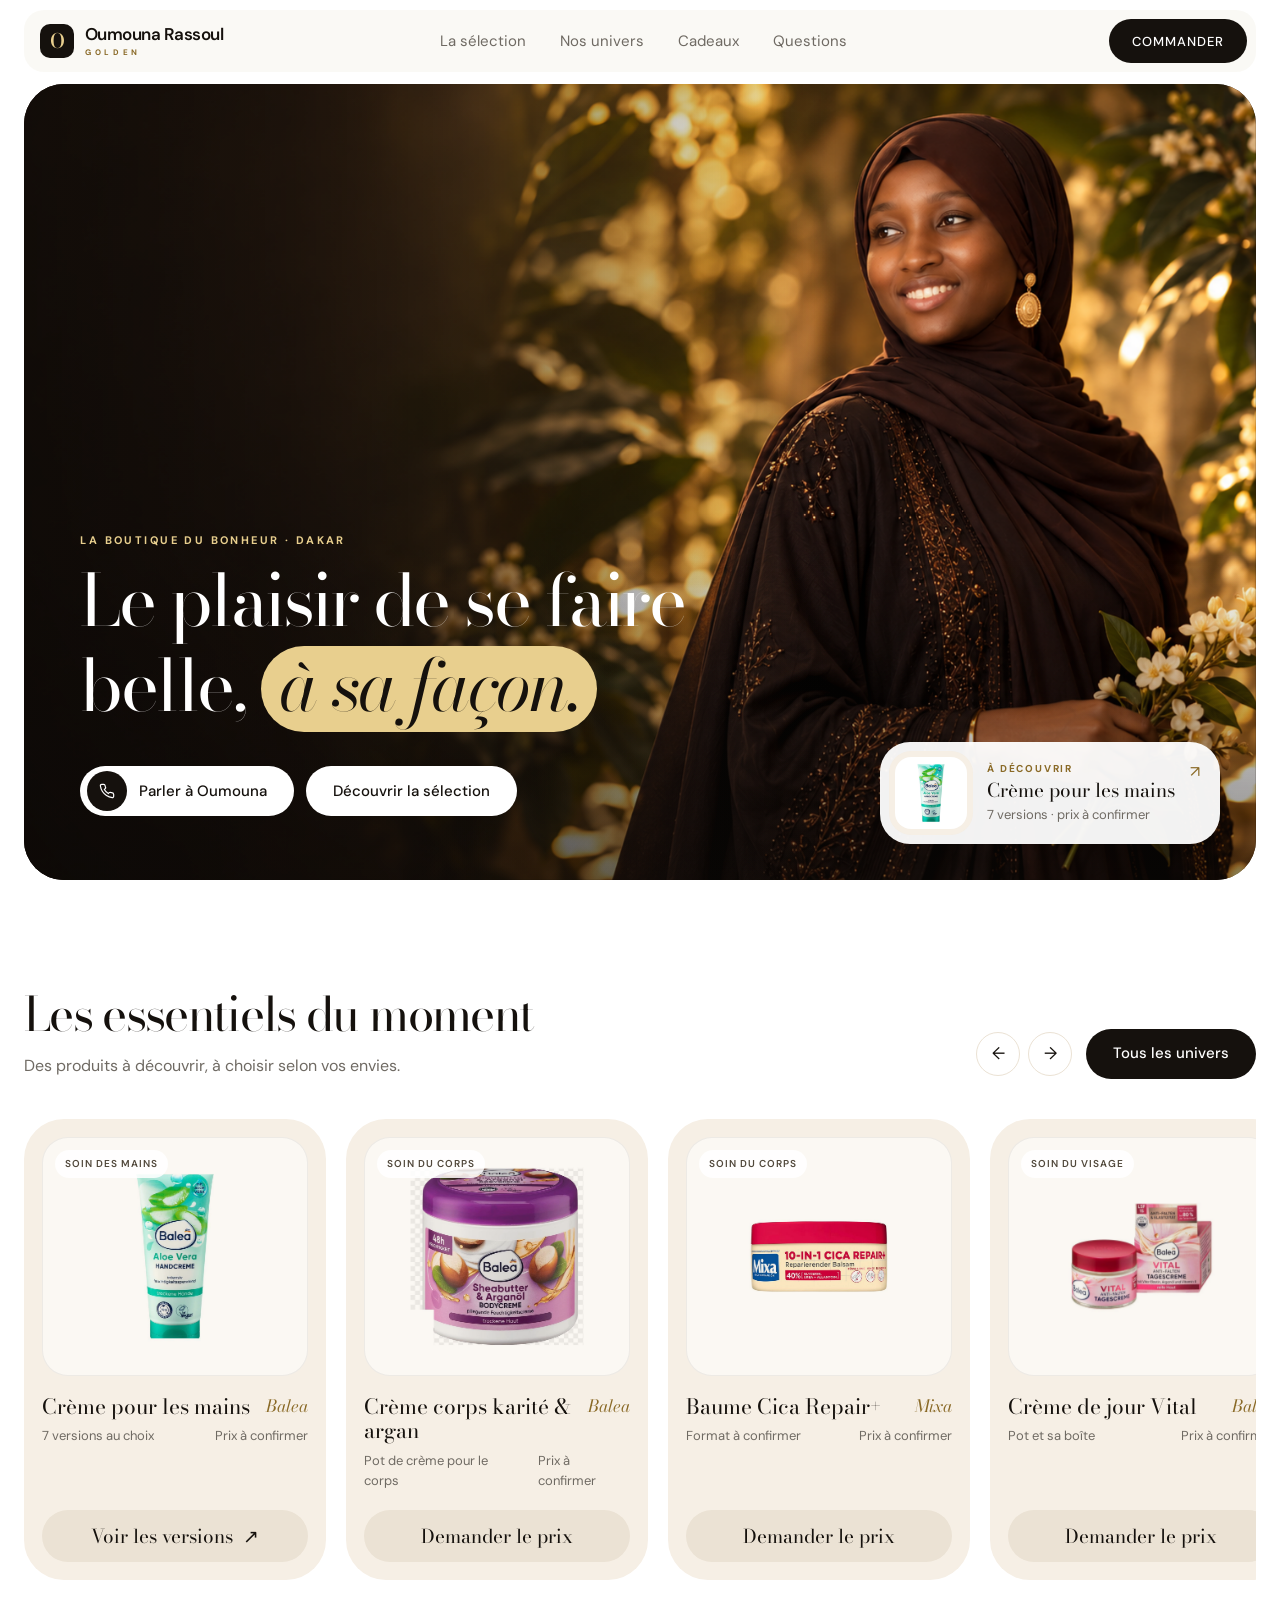
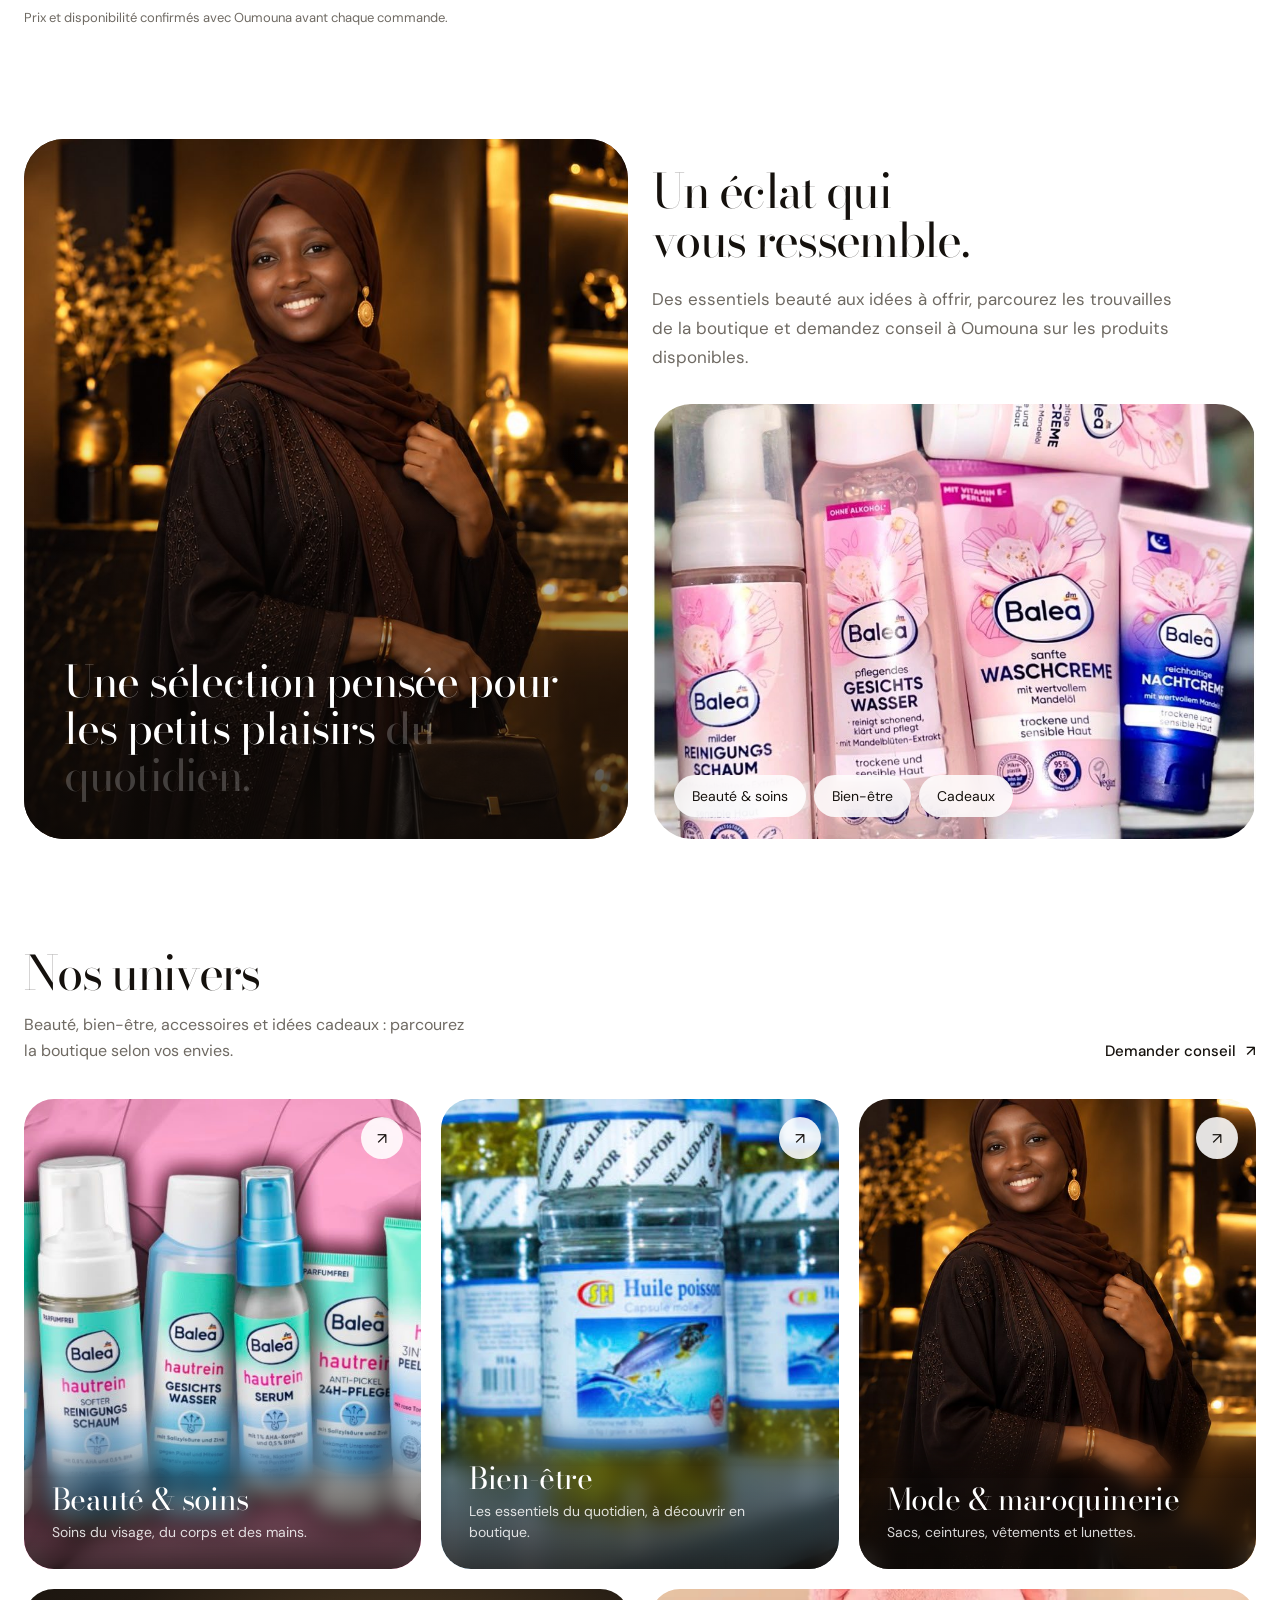
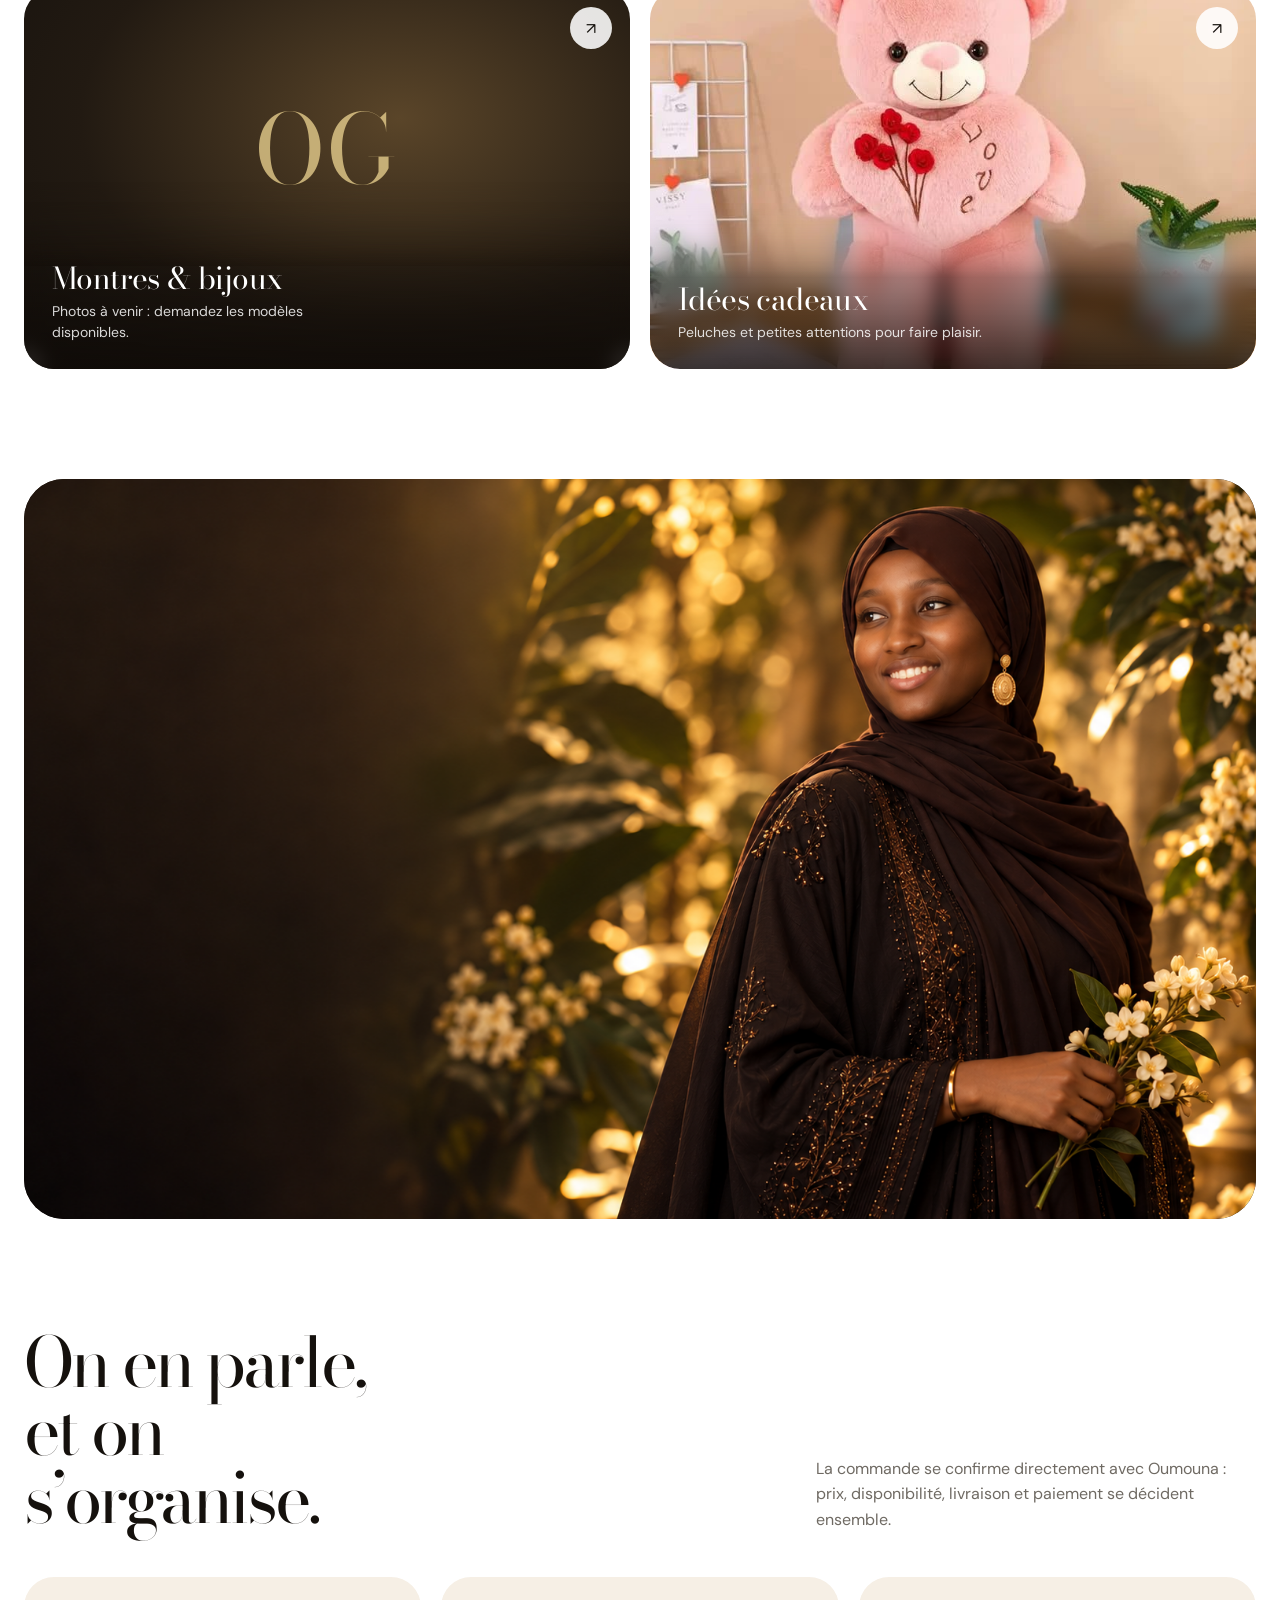
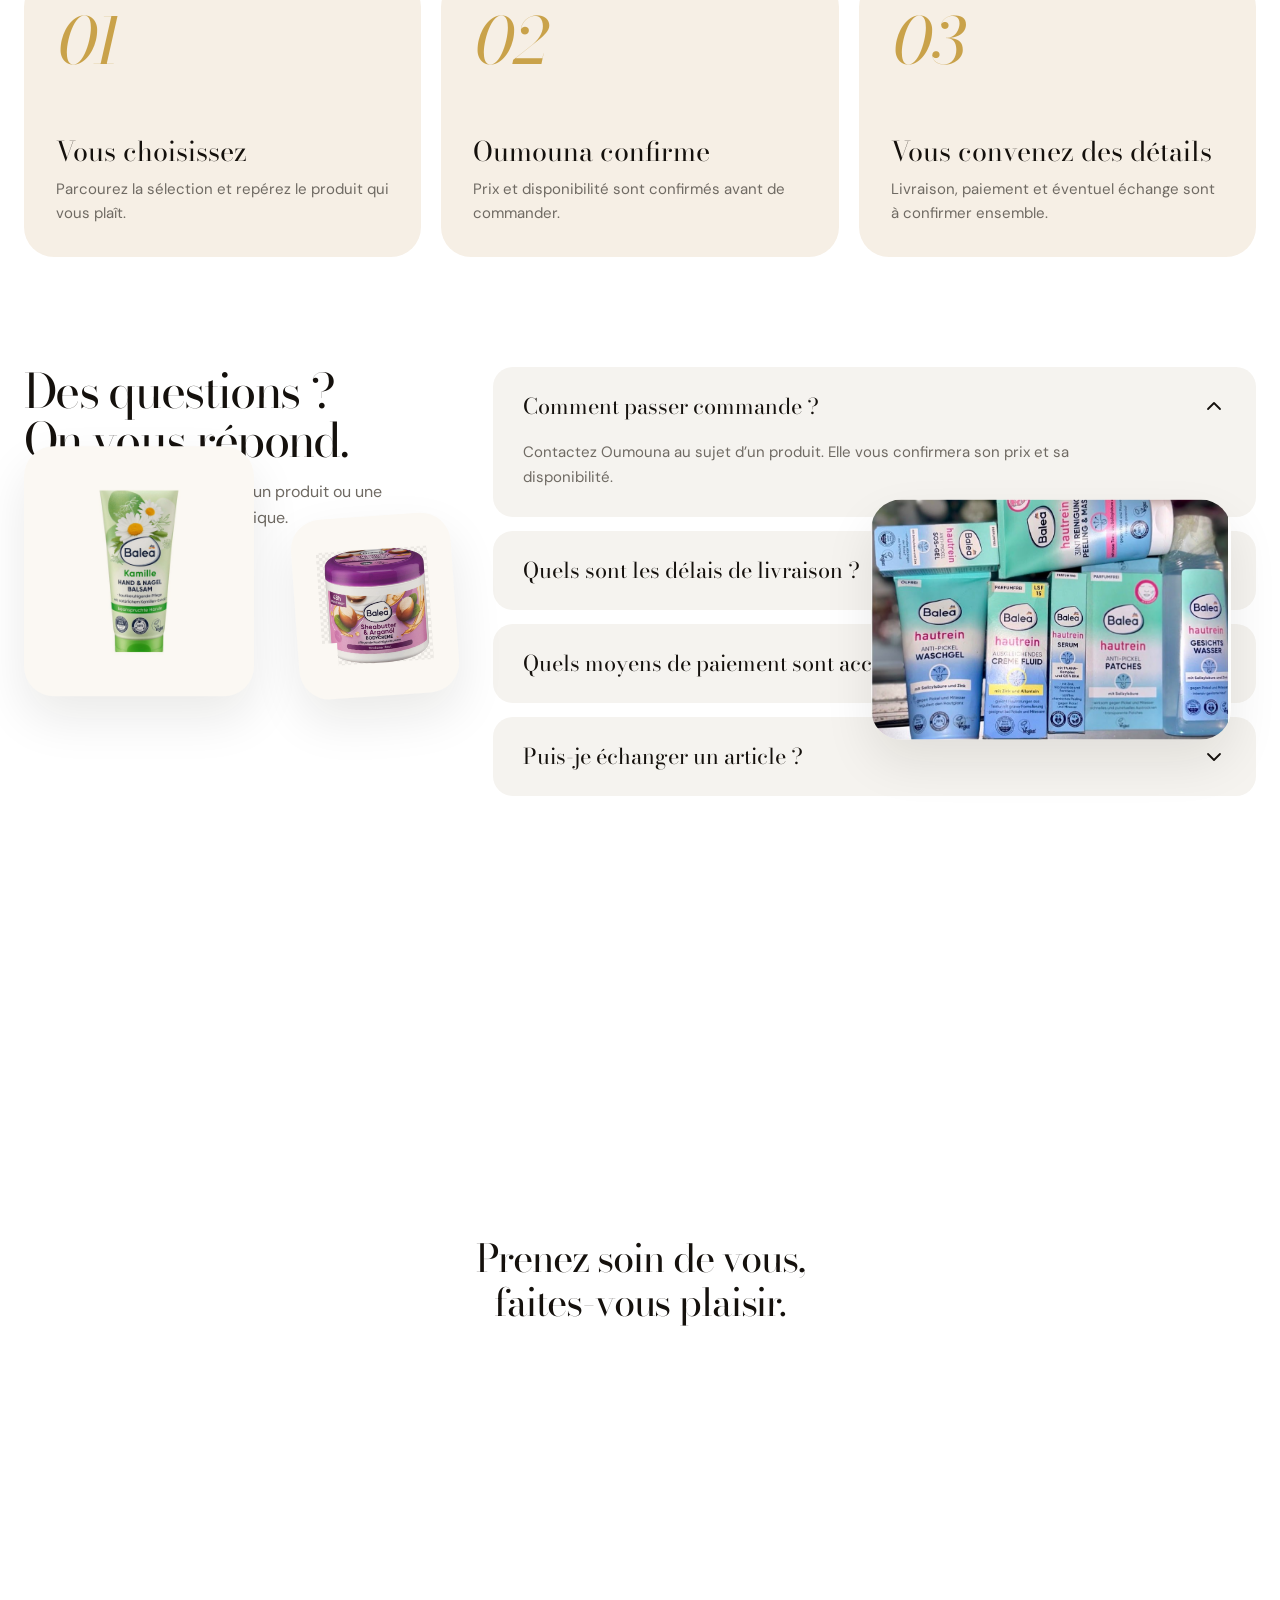
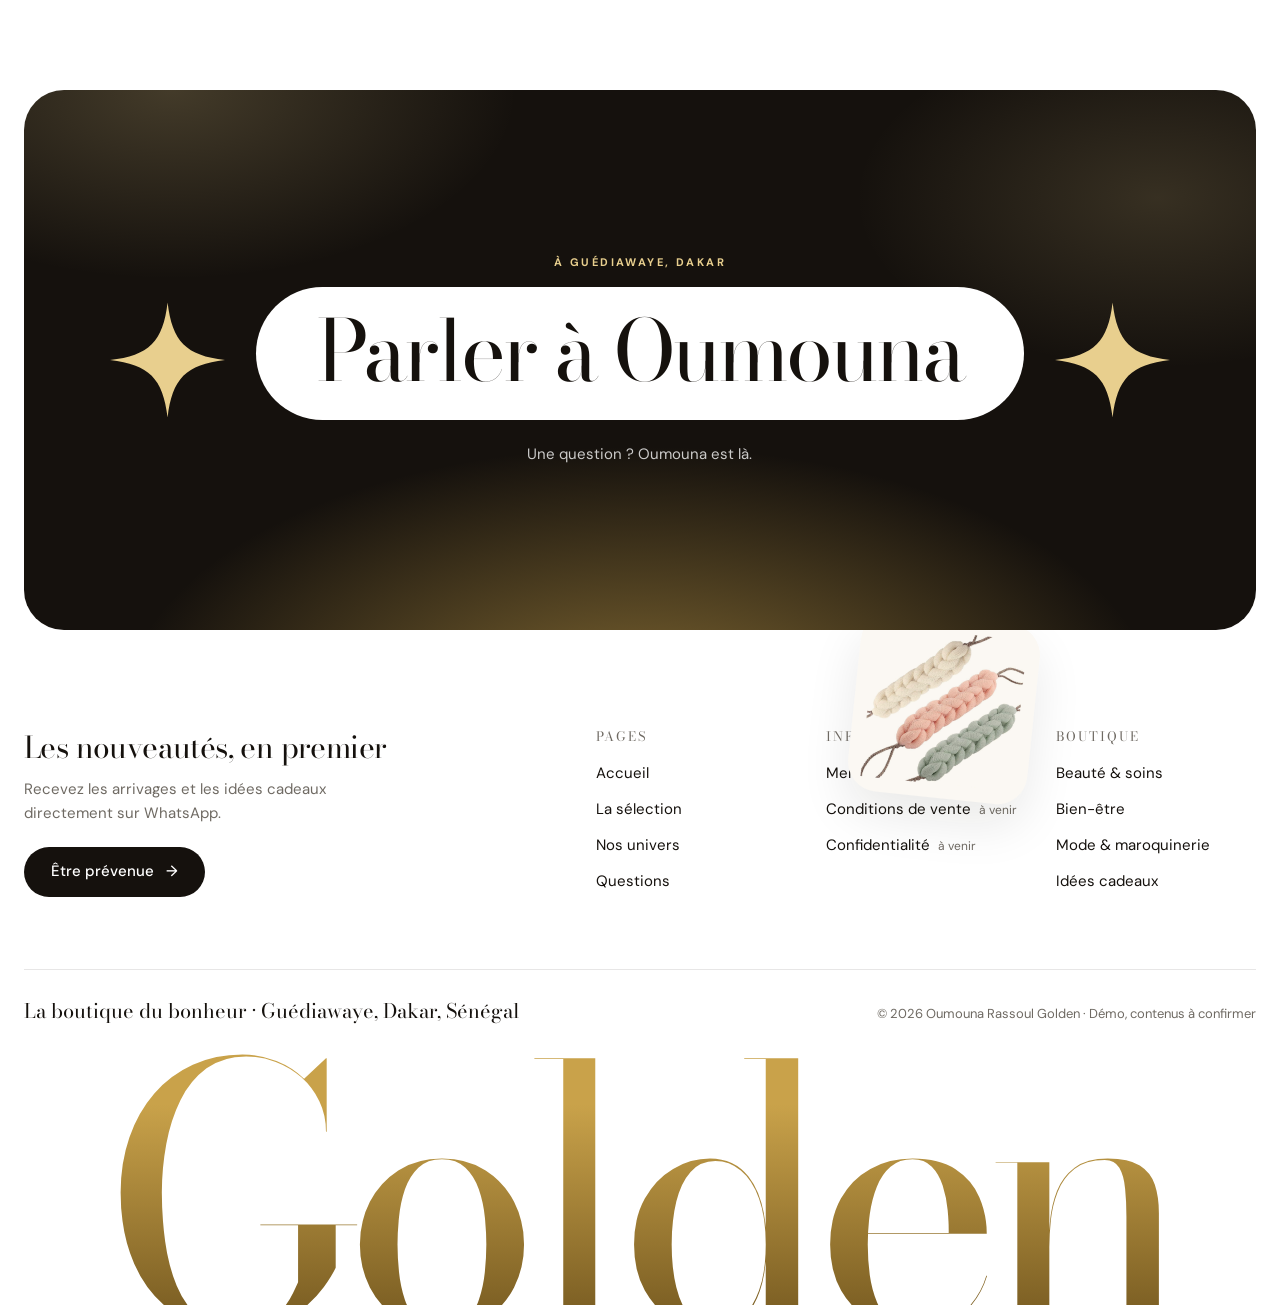
==== commit e9a0d824: "Simplify the hero and stop the title pill overlapping The gold pill around "à sa façon." used the fo" ====
--- a/demo/index.html
+++ b/demo/index.html
@@ -32,8 +32,6 @@
         </div>
       </div>
       <div class="hero-side">
-        <div class="hero-tags"><a class="pill pill-glass" href="#univers">Beauté &amp; soins <span aria-hidden="true">↗</span></a><a class="pill pill-glass" href="#cadeaux">Idées cadeaux <span aria-hidden="true">↗</span></a></div>
-        <div class="glass hero-stat"><strong>5</strong><p>univers à explorer : beauté, bien-être, mode, bijoux et cadeaux.</p></div>
         <a class="hero-feature" href="produit.html"><img src="images/creme-mains-aloe-vera.jpg" alt=""><span><small>À DÉCOUVRIR</small><strong>Crème pour les mains</strong><em>7 versions · prix à confirmer</em></span><i aria-hidden="true">↗</i></a>
       </div>
     </section>
--- a/demo/site.css
+++ b/demo/site.css
@@ -35,8 +35,6 @@
 .pill-light:hover { background: var(--gold-light); }
 .pill-gold { background: var(--gold-light); color: var(--ink); }
 .pill-gold:hover { background: #f1dcaa; }
-.pill-glass { min-height: 44px; padding: 0 18px; border-color: rgba(255, 255, 255, .7); background: rgba(255, 255, 255, .1); color: #fff; font-size: 14px; backdrop-filter: blur(6px); }
-.pill-glass:hover { background: rgba(255, 255, 255, .22); }
 .pill-with-dot { padding-left: 6px; }
 .pill-dot { display: grid; width: 40px; height: 40px; place-items: center; border-radius: 50%; background: var(--ink); color: #fff; }
 .text-link { display: inline-flex; align-items: center; gap: 10px; padding: 0; border: 0; background: none; font-size: 15px; font-weight: 500; text-decoration: none; cursor: pointer; transition: color .2s; }
@@ -62,14 +60,10 @@
 .hero-shade { position: absolute; inset: 0; z-index: -1; background: linear-gradient(90deg, rgba(14, 10, 7, .8), rgba(14, 10, 7, .42) 40%, rgba(14, 10, 7, 0) 66%), linear-gradient(0deg, rgba(14, 10, 7, .5), transparent 42%); }
 .hero-copy { position: absolute; left: clamp(24px, 4.4vw, 64px); bottom: clamp(28px, 5vw, 64px); width: min(780px, 58%); }
 .hero h1 { margin: 0; font: 400 clamp(46px, 5.6vw, 86px)/1.02 var(--serif); letter-spacing: -.035em; text-wrap: balance; }
-.hero h1 mark { padding: 0 .2em .04em; border-radius: 999px; background: var(--gold-light); color: var(--ink); font-style: italic; -webkit-box-decoration-break: clone; box-decoration-break: clone; }
+/* Inline-block sizes the pill from its own line height; as a plain inline box it took Bodoni's tall content area and covered the line above. */
+.hero h1 mark { display: inline-block; margin-top: .12em; padding: .06em .26em .14em; border-radius: 999px; background: var(--gold-light); color: var(--ink); font-style: italic; line-height: 1; }
 .hero-actions { display: flex; flex-wrap: wrap; gap: 12px; margin-top: 34px; }
-.hero-side { position: absolute; right: clamp(20px, 2.8vw, 40px); bottom: clamp(20px, 2.8vw, 40px); display: flex; width: 340px; flex-direction: column; gap: 14px; }
-.hero-tags { display: flex; flex-wrap: wrap; justify-content: flex-end; gap: 10px; }
-.glass { border: 1px solid rgba(255, 255, 255, .26); border-radius: var(--r-lg); background: rgba(28, 20, 13, .38); backdrop-filter: blur(18px) saturate(1.1); }
-.hero-stat { padding: 22px 26px 24px; }
-.hero-stat strong { display: block; font: 400 76px/.9 var(--serif); letter-spacing: -.04em; }
-.hero-stat p { margin: 10px 0 0; color: rgba(255, 255, 255, .88); font-size: 14px; line-height: 1.5; }
+.hero-side { position: absolute; right: clamp(20px, 2.8vw, 40px); bottom: clamp(20px, 2.8vw, 40px); width: 340px; }
 .hero-feature { display: grid; grid-template-columns: 84px 1fr auto; align-items: center; gap: 14px; padding: 9px 20px 9px 9px; border-radius: var(--r-lg); background: rgba(255, 255, 255, .95); color: var(--ink); text-decoration: none; transition: transform .25s var(--ease); }
 .hero-feature:hover { transform: translateY(-3px); }
 .hero-feature img { width: 84px; height: 84px; padding: 6px; border-radius: 22px; background: var(--sand); object-fit: contain; mix-blend-mode: multiply; }
@@ -292,7 +286,6 @@
   .main-nav a { font-size: 14px; }
   .hero-copy { width: 62%; }
   .hero-side { width: 290px; }
-  .hero-stat strong { font-size: 60px; }
   .editorial-photo { min-height: 600px; }
   .story-card { height: 400px; }
   .story-card:nth-child(n+4) { height: 330px; }
@@ -300,6 +293,11 @@
   .faq { gap: 40px; }
   .tile-3 { width: 280px; height: 190px; }
   .product-detail { gap: 36px; }
+}
+
+/* Below this width the product card would sit on top of the hero buttons. */
+@media (max-width: 960px) {
+  .hero-side { display: none; }
 }
 
 /* Mobile */
@@ -332,9 +330,6 @@
   .hero-actions .pill { width: 100%; }
   /* The sticky bar at the bottom of the screen already carries “Parler à Oumouna”. */
   .hero-actions .pill-with-dot { display: none; }
-  .hero-side { top: 14px; right: 14px; bottom: auto; left: 14px; width: auto; }
-  .hero-stat, .hero-feature { display: none; }
-  .pill-glass { min-height: 38px; padding-inline: 14px; font-size: 13px; }
 
   .section-head { flex-direction: column; align-items: flex-start; gap: 18px; margin-bottom: 26px; }
   .section-head-actions { width: 100%; justify-content: space-between; }
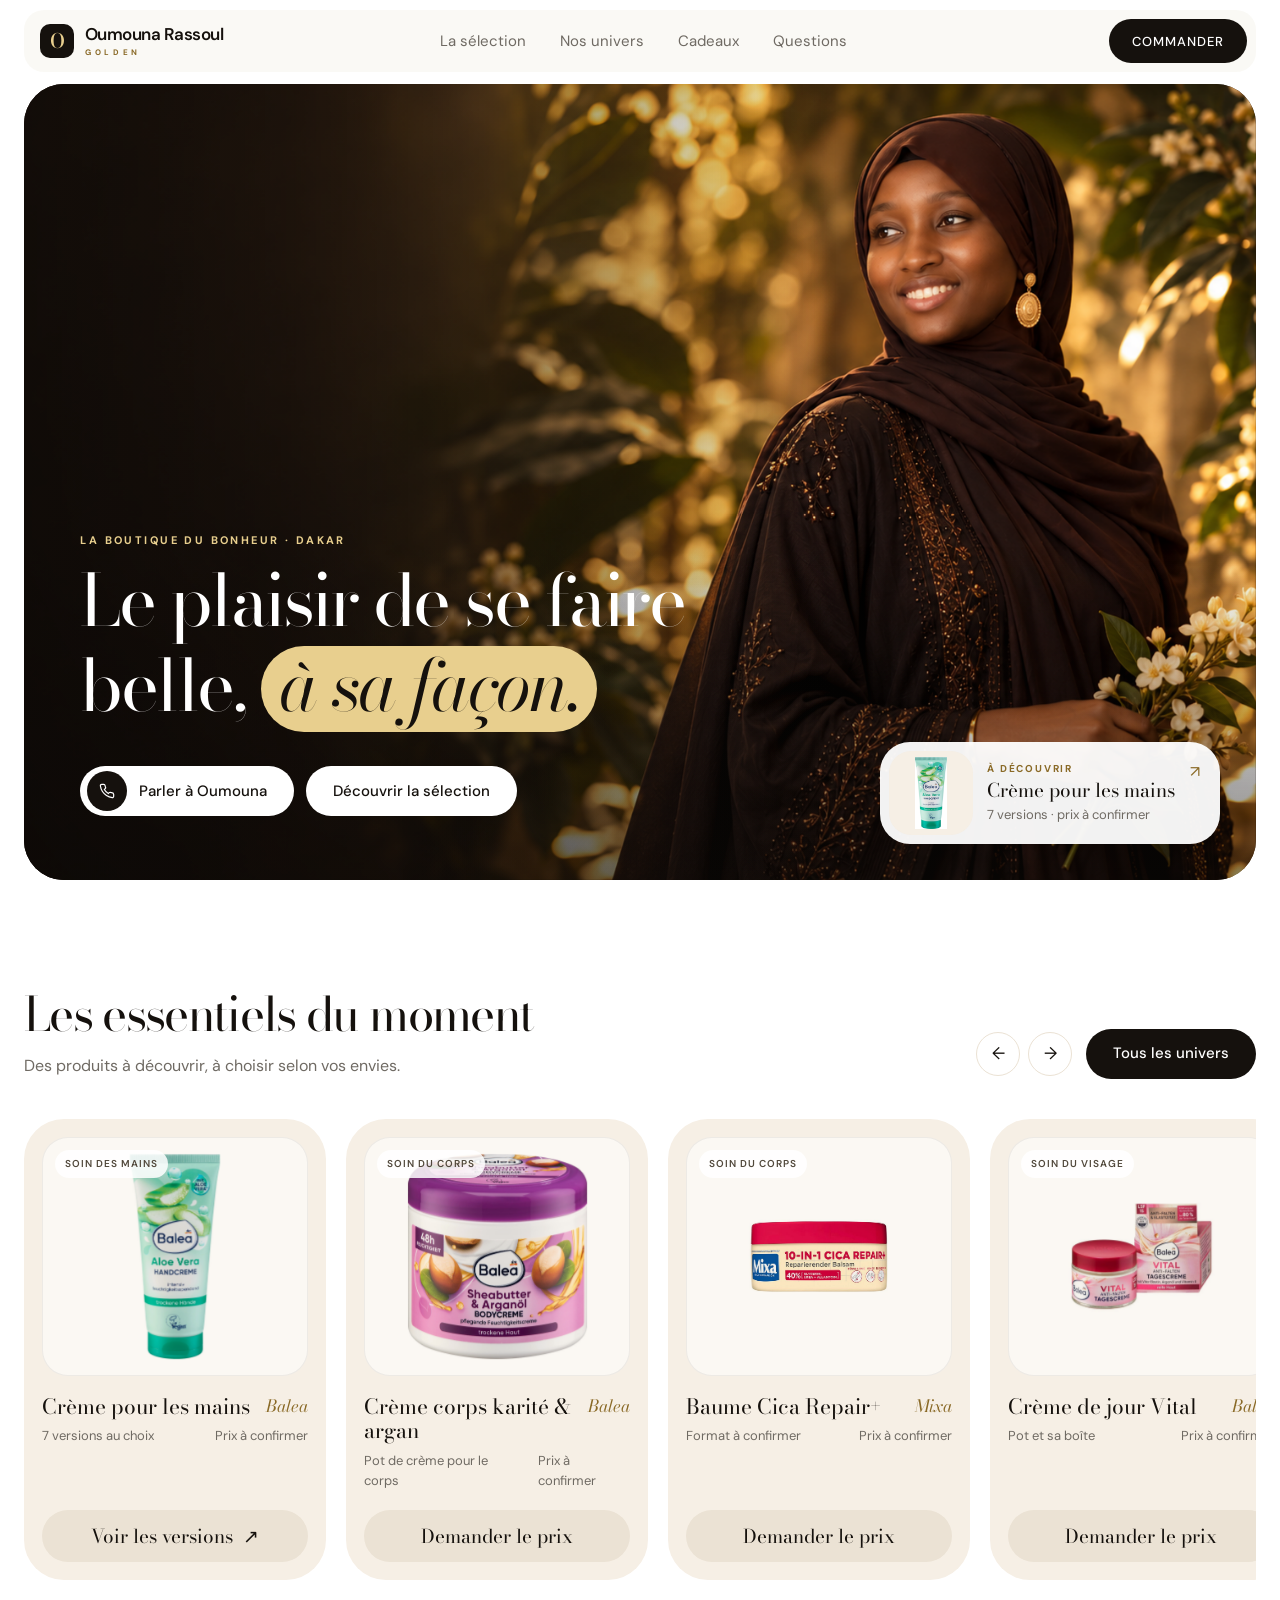
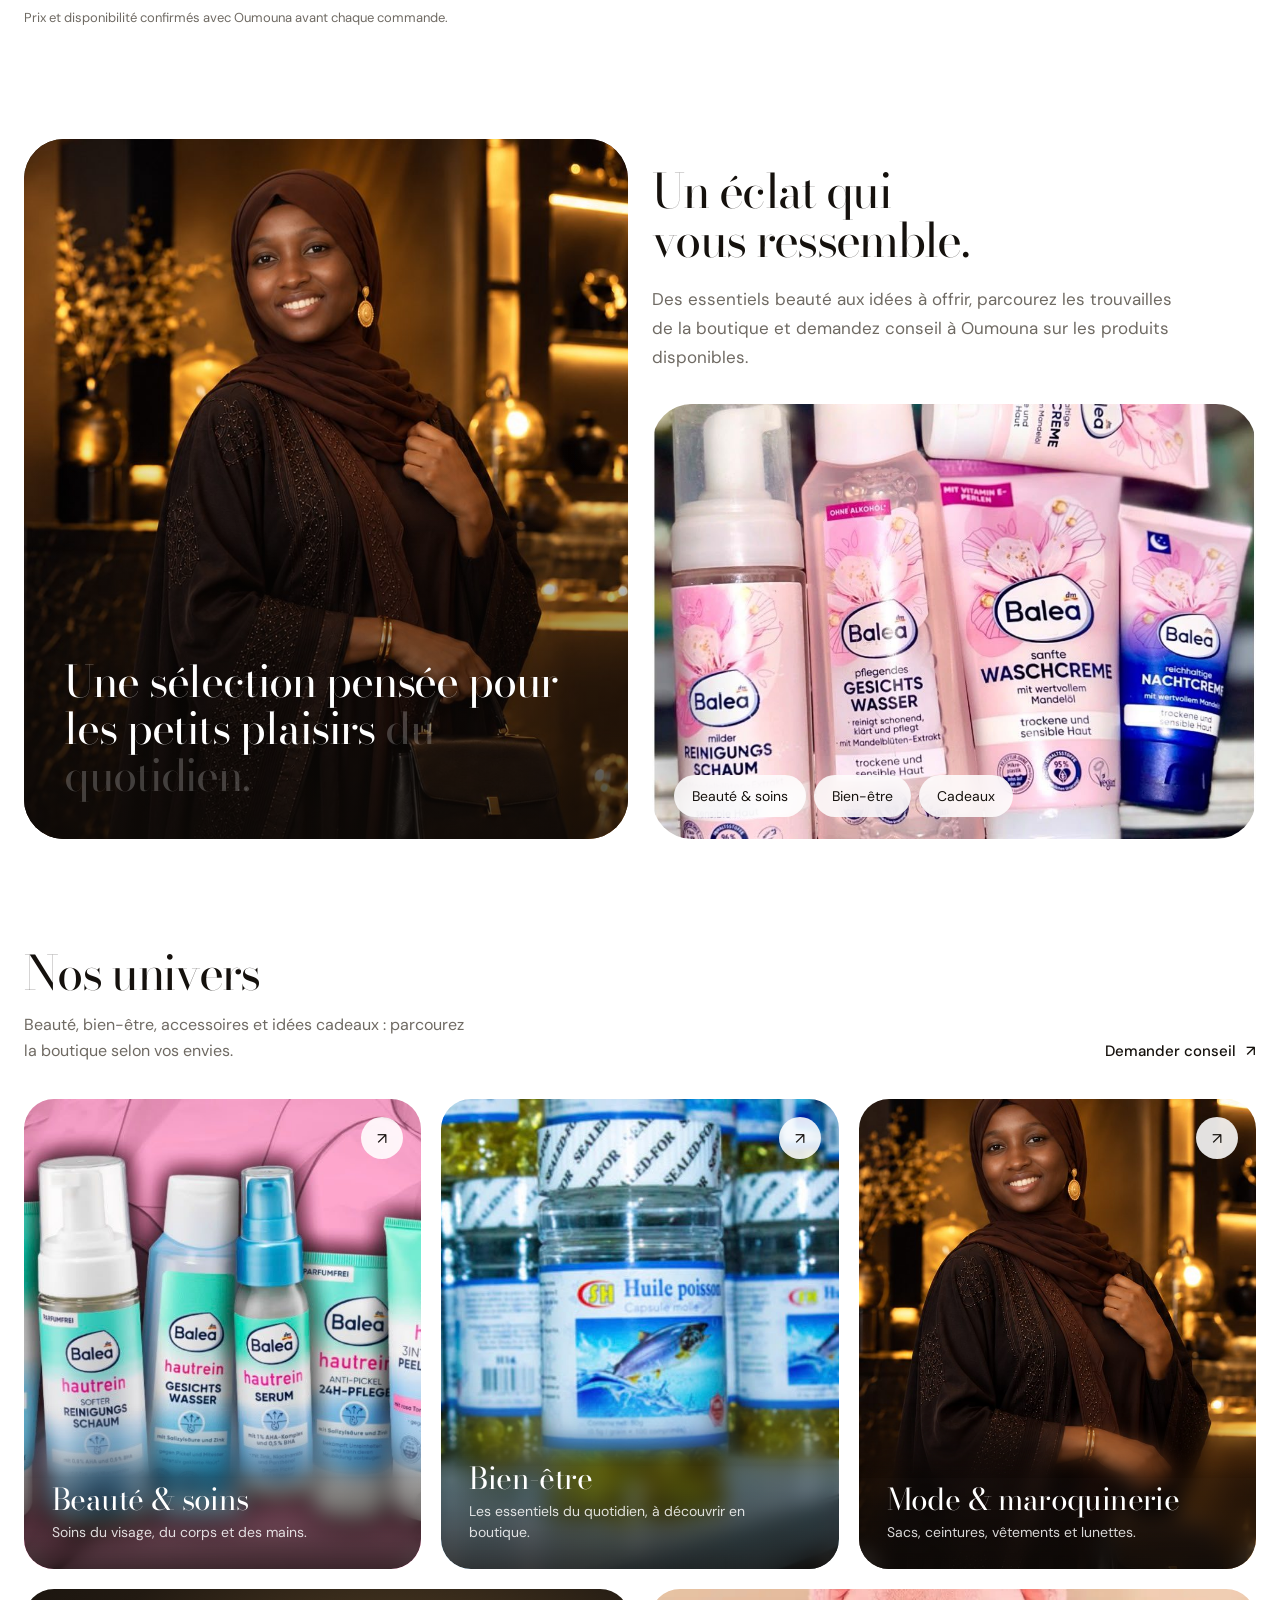
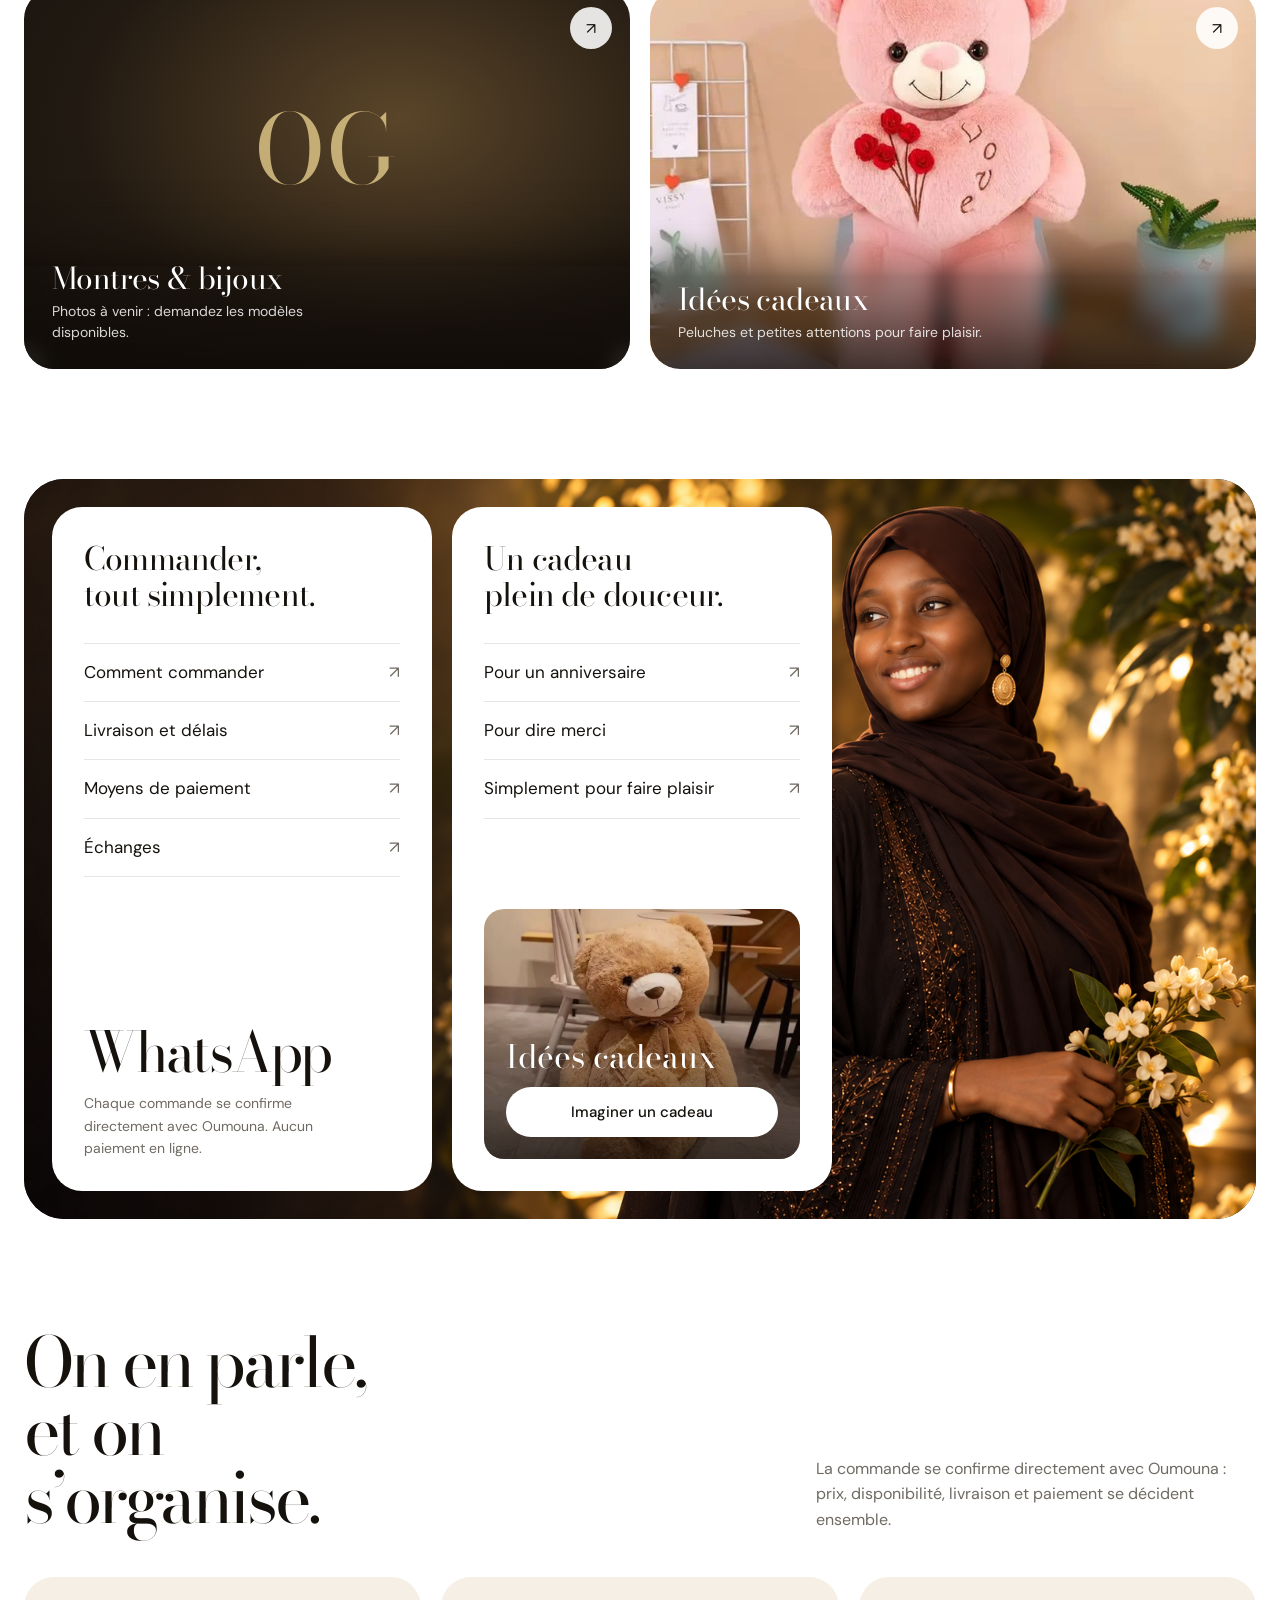
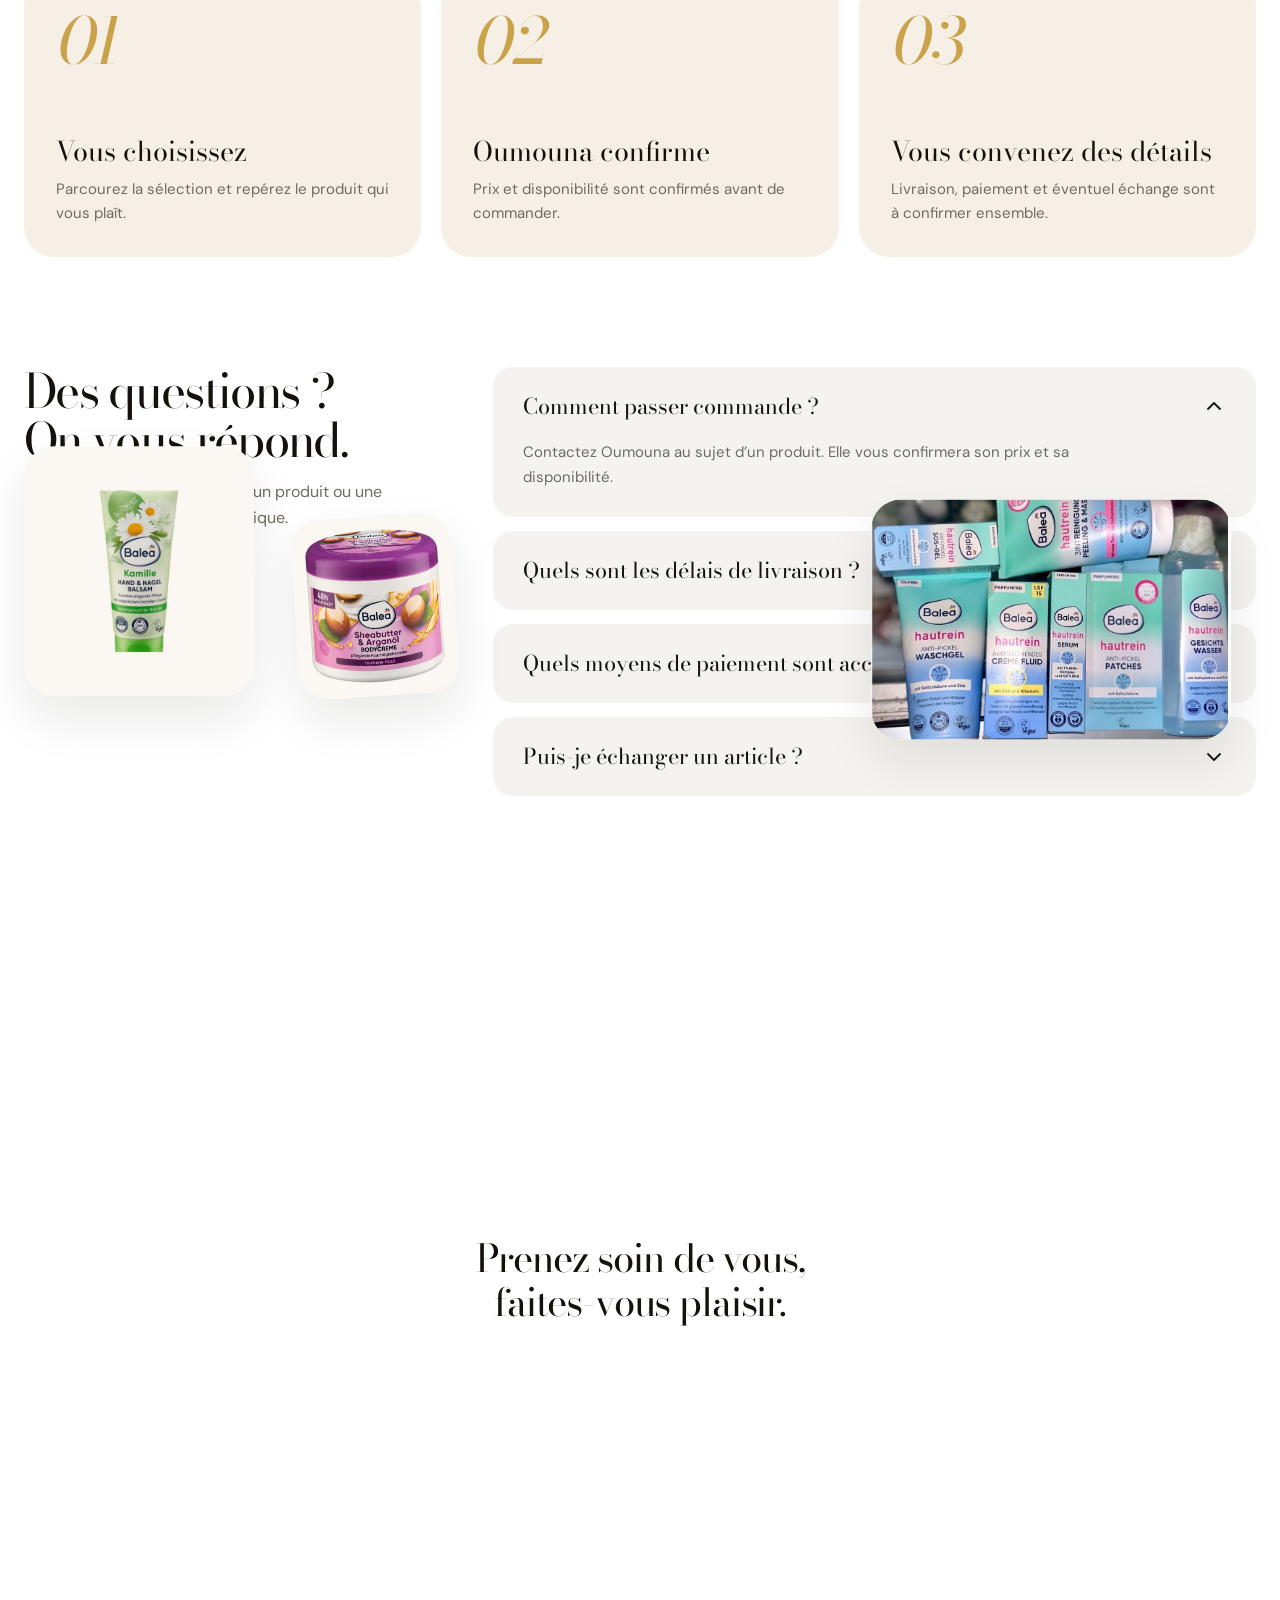
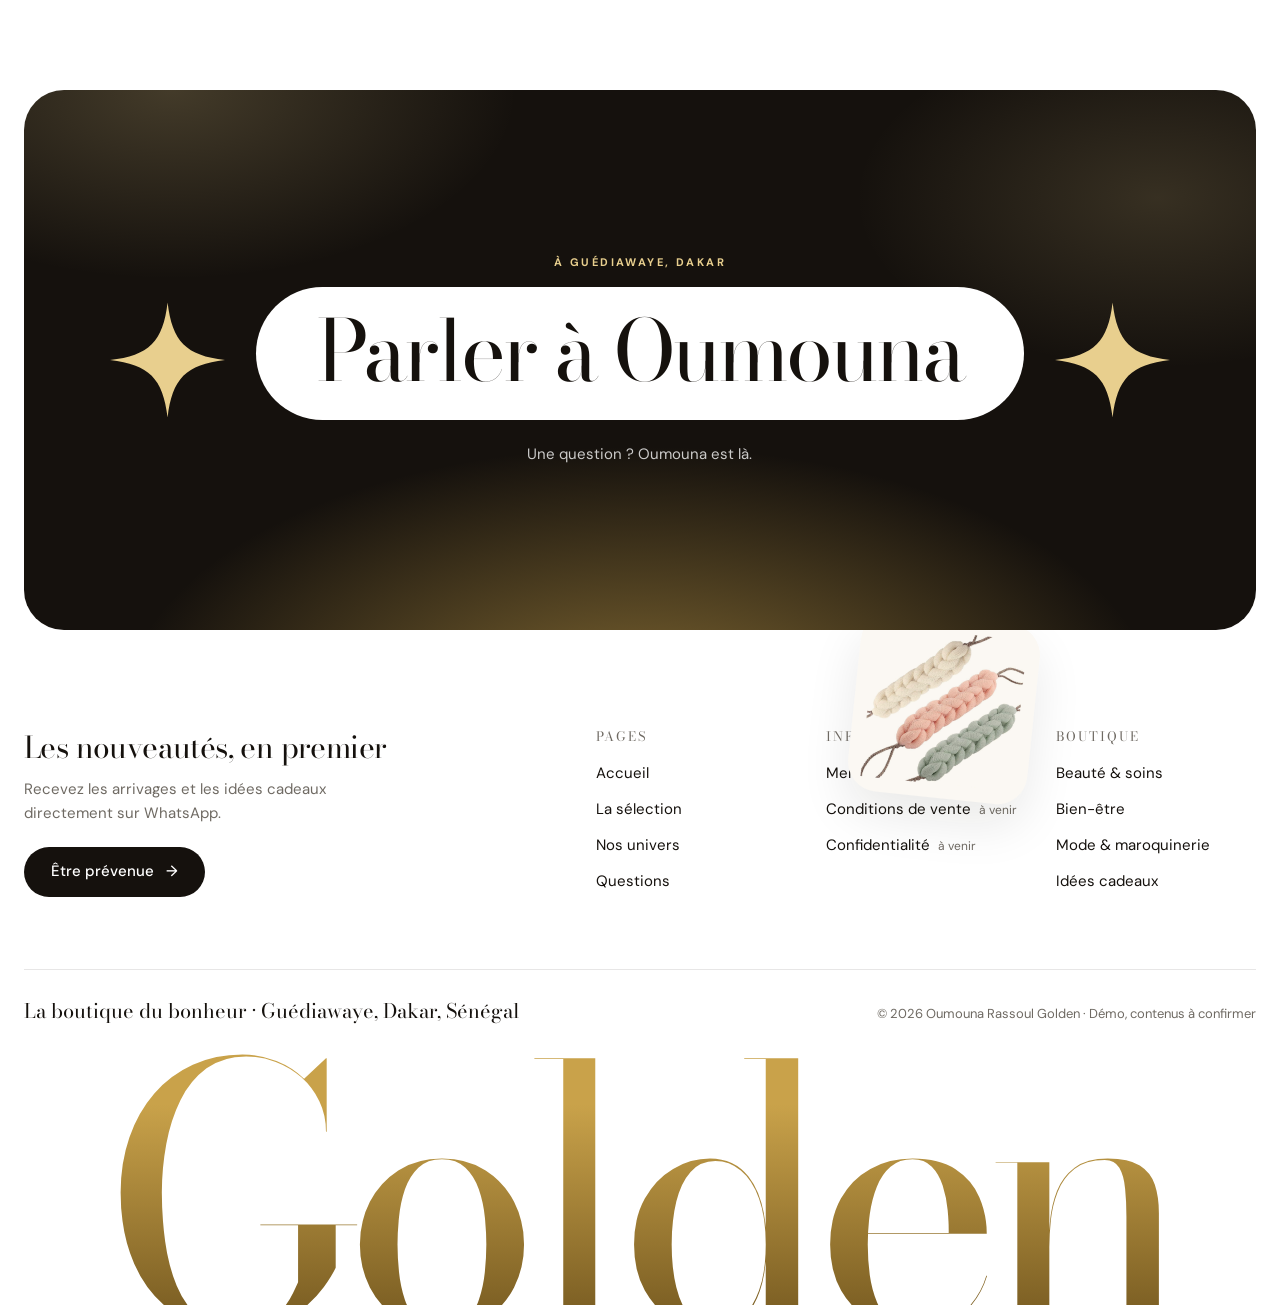
==== commit d53f7b64: "Use the 9:16 portrait hero on phones and official packshots The hero now picks hero-aestheticmatch-p" ====
--- a/demo/index.html
+++ b/demo/index.html
@@ -20,7 +20,10 @@
 
   <main>
     <section class="hero" aria-labelledby="hero-title">
-      <img class="hero-image" src="images/hero-aestheticmatch.png" alt="Femme en abaya brodée tenant un bouquet de fleurs blanches, dans une lumière dorée" fetchpriority="high">
+      <picture>
+        <source media="(max-width: 760px)" srcset="images/hero-aestheticmatch-portrait-9x16.jpg" width="936" height="1664">
+        <img class="hero-image" src="images/hero-aestheticmatch.png" alt="Femme en abaya brodée tenant un bouquet de fleurs blanches, dans une lumière dorée" fetchpriority="high">
+      </picture>
       <div class="hero-shade" aria-hidden="true"></div>
       <div class="hero-glints" aria-hidden="true"><i></i><i></i><i></i><i></i><i></i></div>
       <div class="hero-copy">
@@ -32,7 +35,7 @@
         </div>
       </div>
       <div class="hero-side">
-        <a class="hero-feature" href="produit.html"><img src="images/creme-mains-aloe-vera.jpg" alt=""><span><small>À DÉCOUVRIR</small><strong>Crème pour les mains</strong><em>7 versions · prix à confirmer</em></span><i aria-hidden="true">↗</i></a>
+        <a class="hero-feature" href="produit.html"><img src="images/creme-mains-aloe-vera-official.jpg" alt=""><span><small>À DÉCOUVRIR</small><strong>Crème pour les mains</strong><em>7 versions · prix à confirmer</em></span><i aria-hidden="true">↗</i></a>
       </div>
     </section>
 
@@ -111,7 +114,7 @@
       <figure class="collage-tile tile-2 is-photo" data-speed="0.18"><img src="images/peluche-rose-coeur.jpg" alt="" loading="lazy"></figure>
       <figure class="collage-tile tile-3 is-photo" data-speed="-0.08"><img src="images/gamme-hautrein.jpg" alt="" loading="lazy"></figure>
       <figure class="collage-tile tile-4" data-speed="0.14"><img src="images/eponges-douche.jpg" alt="" loading="lazy"></figure>
-      <figure class="collage-tile tile-5" data-speed="-0.16"><img src="images/balea-creme-corps-karite-argan.jpg" alt="" loading="lazy"></figure>
+      <figure class="collage-tile tile-5" data-speed="-0.16"><img src="images/balea-creme-corps-karite-argan-official.jpg" alt="" loading="lazy"></figure>
       <h2 id="collage-title" data-reveal>Prenez soin de vous,<br>faites-vous plaisir.</h2>
     </section>
 
--- a/demo/site.css
+++ b/demo/site.css
@@ -49,7 +49,7 @@
 .brand-name { display: flex; flex-direction: column; font: 600 17px/1 var(--sans); letter-spacing: -.03em; white-space: nowrap; }
 .brand-name small { margin-top: 5px; color: var(--gold-text); font-size: 8px; font-weight: 700; letter-spacing: .46em; }
 .main-nav { display: flex; gap: 34px; }
-.main-nav a { color: var(--muted); font-size: 15px; text-decoration: none; transition: color .2s; }
+.main-nav a { color: var(--muted); font-size: 15px; text-decoration: none; white-space: nowrap; transition: color .2s; }
 .main-nav a:hover { color: var(--ink); }
 .nav-cta { justify-self: end; min-height: 44px; padding-inline: 22px; font-size: 13px; letter-spacing: .08em; text-transform: uppercase; }
 .menu-toggle { display: none; }
@@ -295,8 +295,19 @@
   .product-detail { gap: 36px; }
 }
 
-/* Below this width the product card would sit on top of the hero buttons. */
+/* Petite tablette */
 @media (max-width: 960px) {
+  /* The four links no longer fit between the brand and the button: fold them into the menu. */
+  .nav-bar { grid-template-columns: 1fr auto auto; gap: 10px; }
+  .menu-toggle { display: flex; width: 42px; height: 42px; flex-direction: column; align-items: center; justify-content: center; gap: 6px; border: 0; border-radius: 12px; background: var(--ink); cursor: pointer; }
+  .menu-toggle > span:not(.sr-only) { width: 18px; height: 1.5px; background: #fff; transition: transform .2s; }
+  .menu-toggle[aria-expanded="true"] > span:nth-child(1) { transform: translateY(3.75px) rotate(45deg); }
+  .menu-toggle[aria-expanded="true"] > span:nth-child(2) { transform: translateY(-3.75px) rotate(-45deg); }
+  .main-nav { position: absolute; top: calc(100% + 8px); right: 0; left: 0; display: none; flex-direction: column; gap: 0; padding: 8px 18px; border-radius: var(--r-md); background: #fff; box-shadow: 0 18px 40px rgba(21, 17, 13, .12); }
+  .main-nav.is-open { display: flex; }
+  .main-nav a { padding: 14px 2px; border-bottom: 1px solid var(--line); color: var(--ink); font-size: 16px; }
+  .main-nav a:last-child { border-bottom: 0; }
+  /* The product card would sit on top of the hero buttons. */
   .hero-side { display: none; }
 }
 
@@ -311,17 +322,10 @@
   .brand-mark { width: 30px; height: 30px; font-size: 18px; }
   .brand-name { font-size: 16px; }
   .nav-cta { display: none; }
-  .menu-toggle { display: flex; width: 42px; height: 42px; flex-direction: column; align-items: center; justify-content: center; gap: 6px; border: 0; border-radius: 12px; background: var(--ink); cursor: pointer; }
-  .menu-toggle > span:not(.sr-only) { width: 18px; height: 1.5px; background: #fff; transition: transform .2s; }
-  .menu-toggle[aria-expanded="true"] > span:nth-child(1) { transform: translateY(3.75px) rotate(45deg); }
-  .menu-toggle[aria-expanded="true"] > span:nth-child(2) { transform: translateY(-3.75px) rotate(-45deg); }
-  .main-nav { position: absolute; top: calc(100% + 8px); right: 0; left: 0; display: none; flex-direction: column; gap: 0; padding: 8px 18px; border-radius: var(--r-md); background: #fff; box-shadow: 0 18px 40px rgba(21, 17, 13, .12); }
-  .main-nav.is-open { display: flex; }
-  .main-nav a { padding: 14px 2px; border-bottom: 1px solid var(--line); color: var(--ink); font-size: 16px; }
-  .main-nav a:last-child { border-bottom: 0; }
 
   .hero { height: calc(100svh - 160px); min-height: 540px; max-height: 720px; margin-top: 10px; }
-  .hero-image { object-position: 74% center; }
+  /* The 9:16 portrait from the <picture> source: keep the face in view, the text sits on the dark foliage at the bottom. */
+  .hero-image { object-position: 50% 22%; }
   .hero-shade { background: linear-gradient(0deg, rgba(14, 10, 7, .94), rgba(14, 10, 7, .7) 38%, rgba(14, 10, 7, .08) 72%); }
   .hero-copy { right: 18px; bottom: 22px; left: 18px; width: auto; }
   .hero .eyebrow { margin-bottom: 12px; font-size: 10px; }
